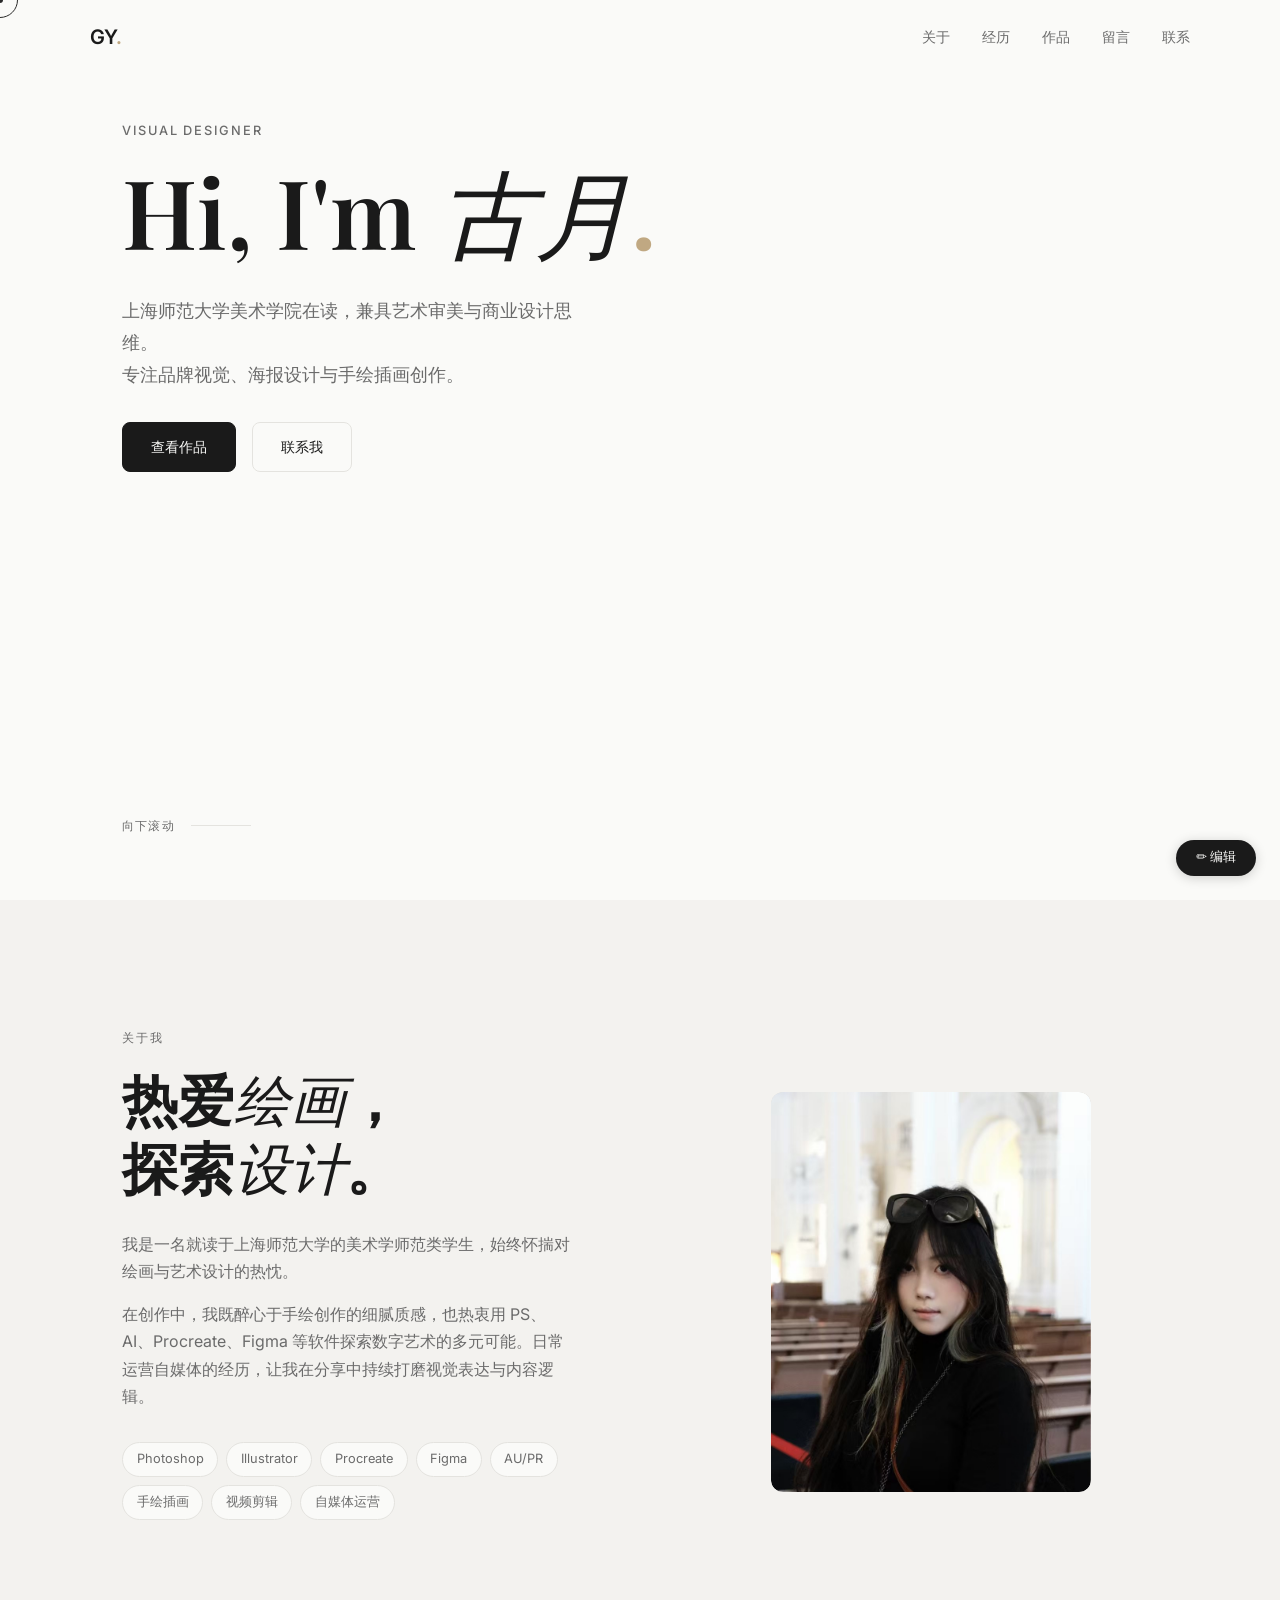
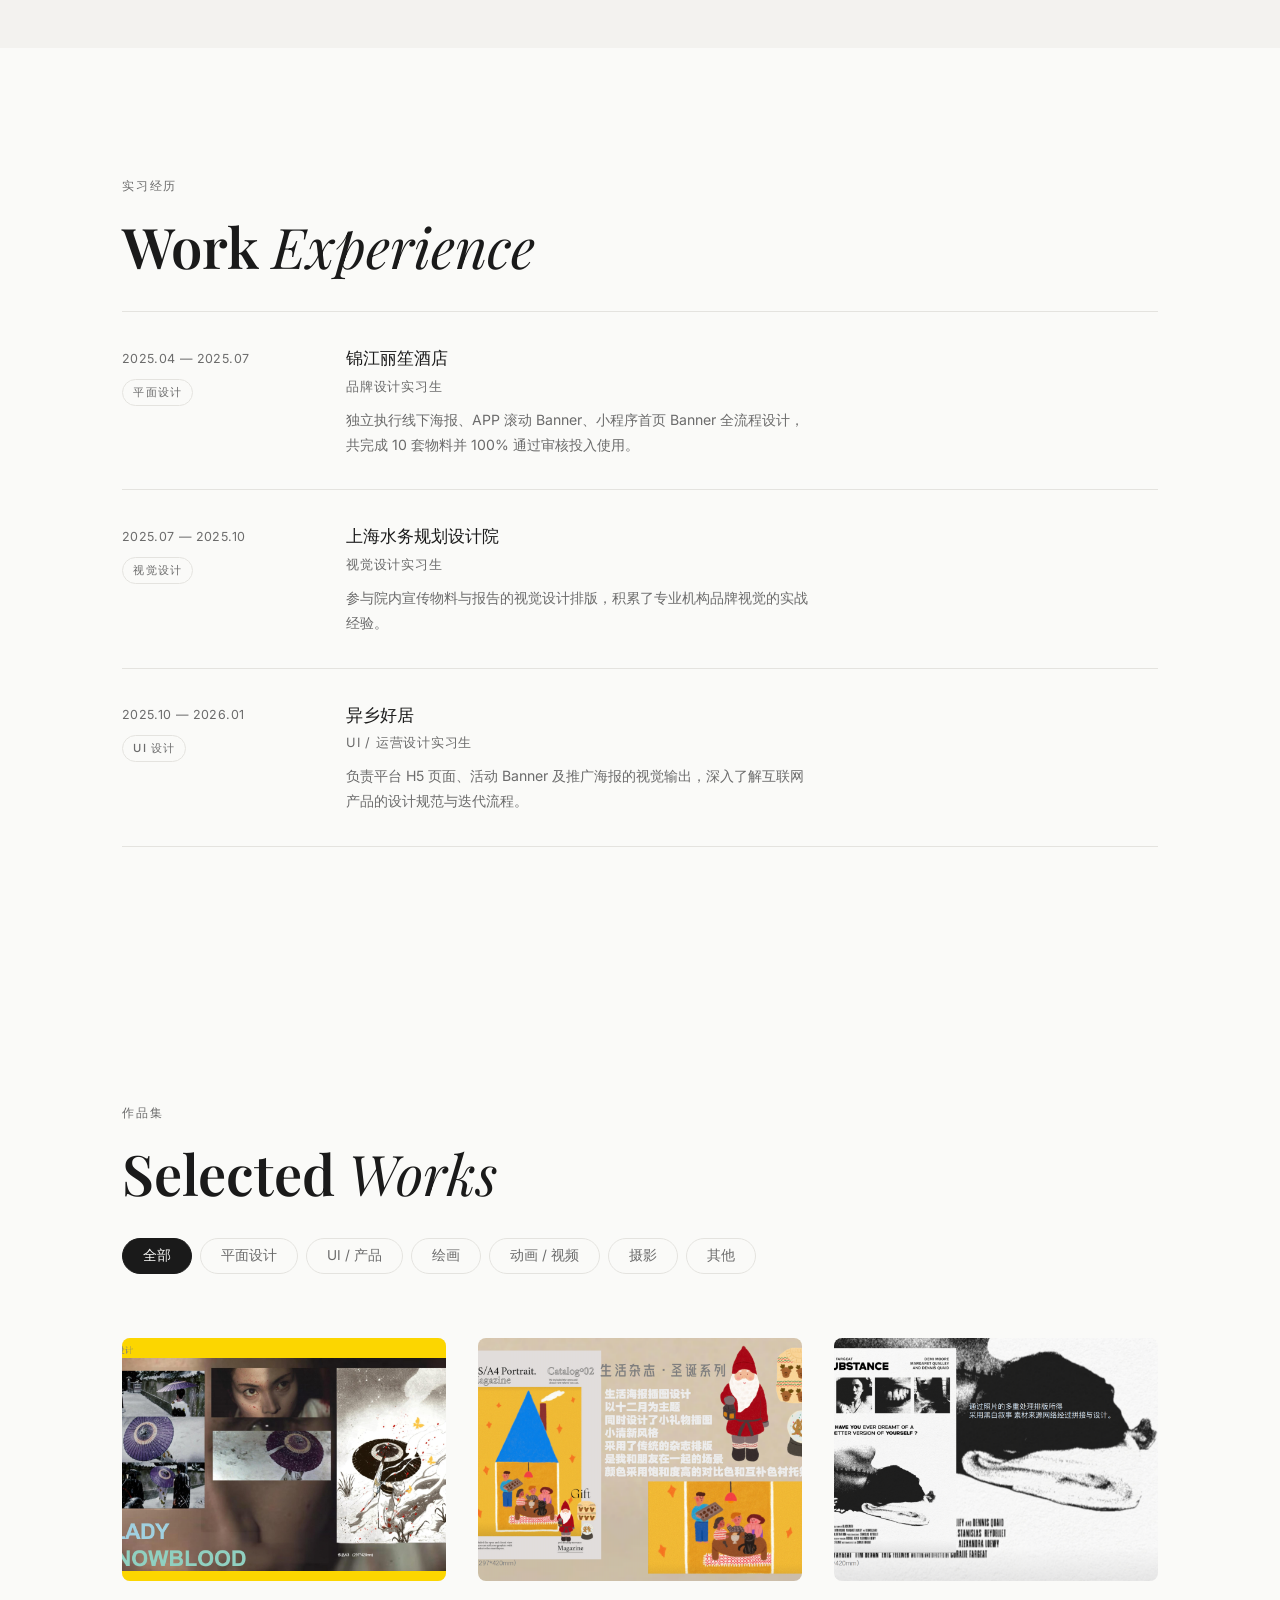
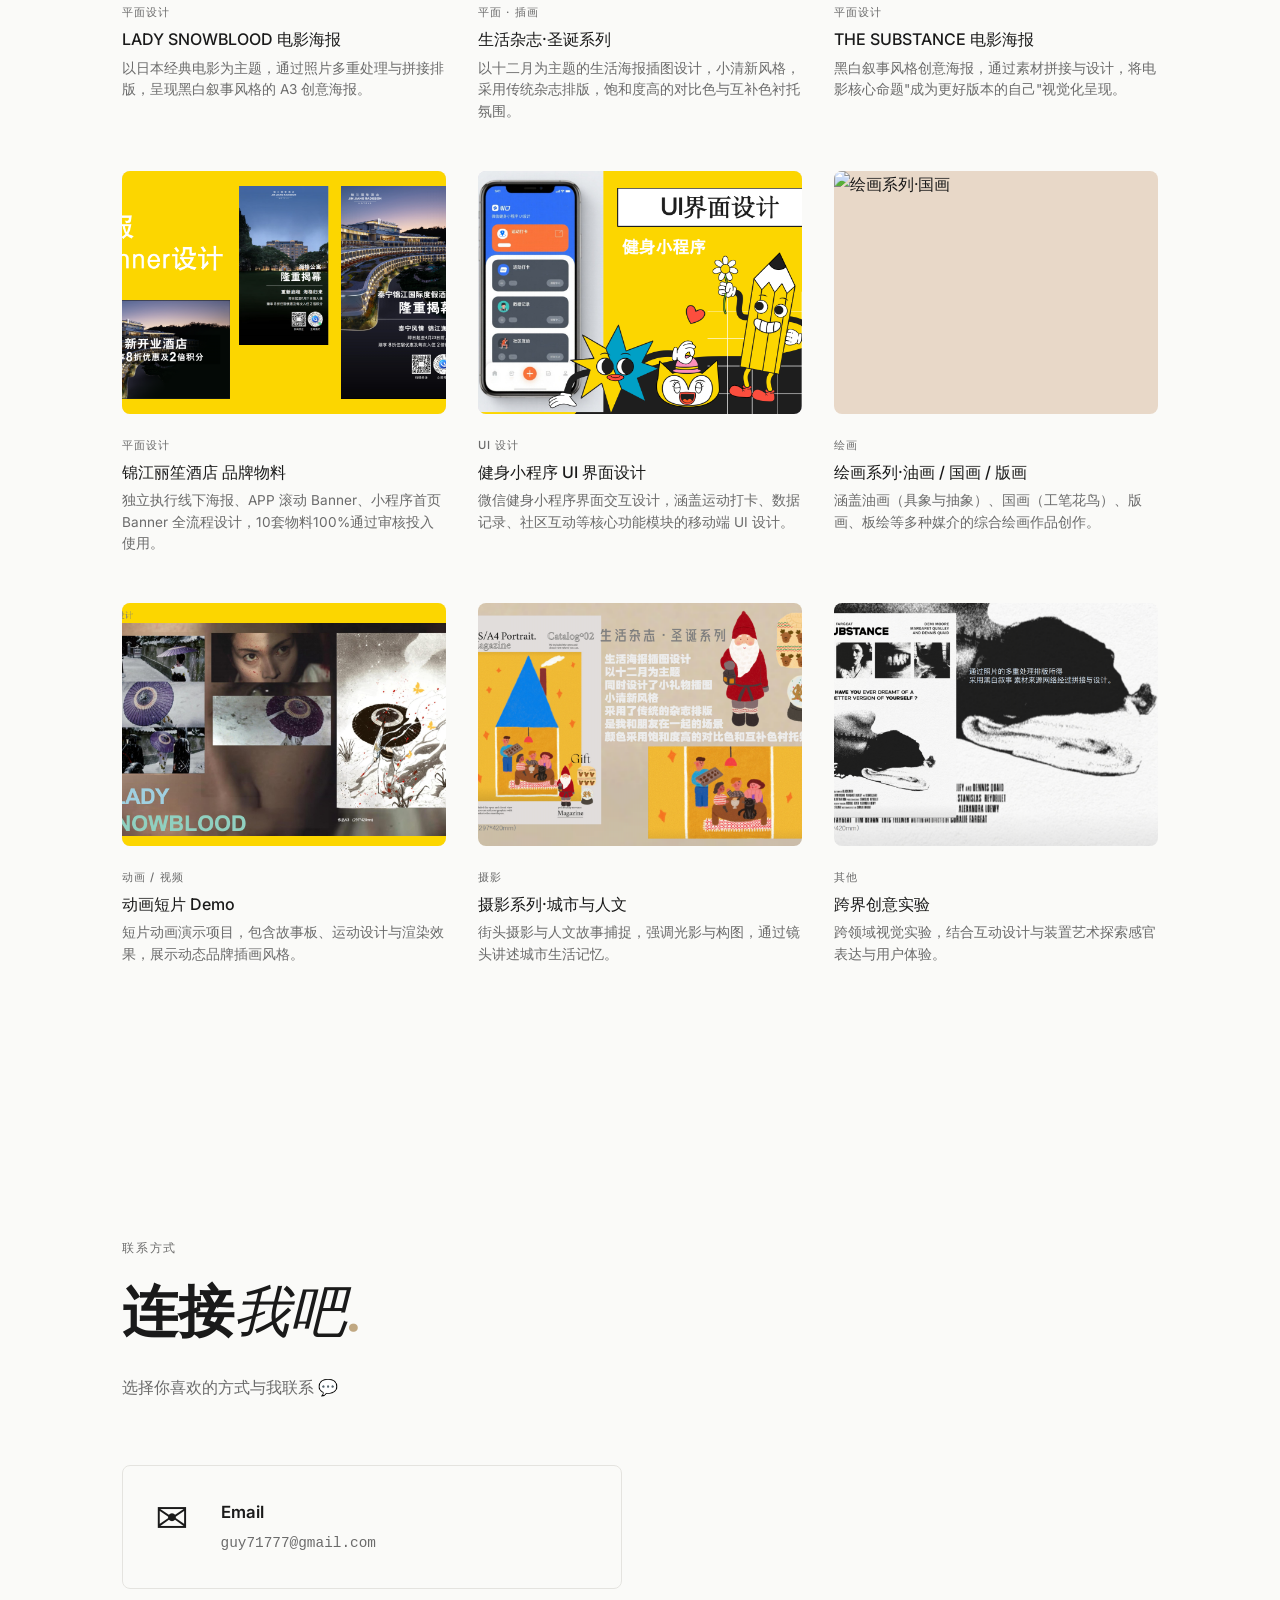
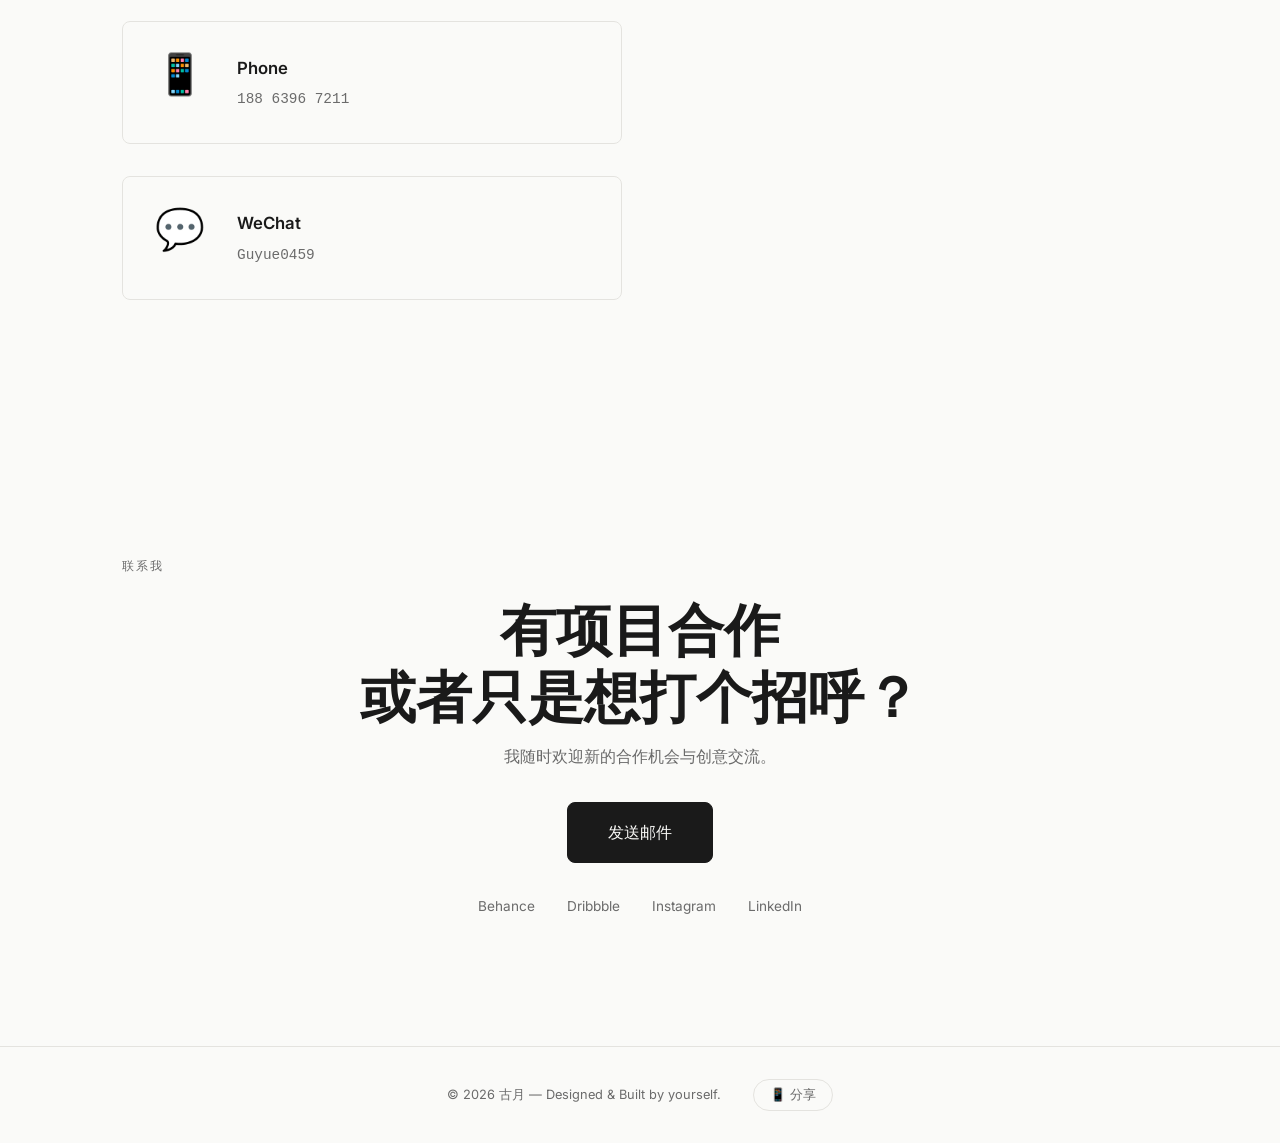
==== index.html @ 320e87ad "Update index.html" ====
<!DOCTYPE html>
<html lang="zh-CN">
<head>
  <meta charset="UTF-8" />
  <meta name="viewport" content="width=device-width, initial-scale=1.0" />
  <title>Portfolio — 古月</title>
  <meta name="description" content="古月 — 视觉设计师 & 手绘插画师，上海师范大学美术学院" />
  <link rel="preconnect" href="https://fonts.googleapis.com" />
  <link rel="preconnect" href="https://fonts.gstatic.com" crossorigin />
  <link href="https://fonts.googleapis.com/css2?family=Inter:wght@300;400;500;600&family=Playfair+Display:ital,wght@0,600;1,400&display=swap" rel="stylesheet" />
  <link rel="stylesheet" href="css/style.css" />
</head>
<body>

  <header class="nav" id="nav">
    <div class="nav__inner">
      <a href="#" class="nav__logo">GY<span class="dot">.</span></a>
      <nav>
        <ul class="nav__links" id="navLinks">
          <li><a href="#about" data-key="nav-about">关于</a></li>
          <li><a href="#experience" data-key="nav-experience">经历</a></li>
          <li><a href="#work" data-key="nav-work">作品</a></li>
          <li><a href="#messages" data-key="nav-messages">留言</a></li>
          <li><a href="#contact" data-key="nav-contact">联系</a></li>
          <li class="nav__add-item" id="navAddBtn" style="display: none;">
            <button title="添加导航项">+</button>
          </li>
        </ul>
      </nav>
      <button class="nav__toggle" id="navToggle" aria-label="菜单">
        <span></span><span></span><span></span>
      </button>
    </div>
  </header>

  <div class="mobile-menu" id="mobileMenu">
    <ul id="mobileMenuLinks">
      <li><a href="#about" class="menu-link" data-key="nav-about">关于</a></li>
      <li><a href="#experience" class="menu-link" data-key="nav-experience">经历</a></li>
      <li><a href="#work" class="menu-link" data-key="nav-work">作品</a></li>
      <li><a href="#messages" class="menu-link" data-key="nav-messages">留言</a></li>
      <li><a href="#contact" class="menu-link" data-key="nav-contact">联系</a></li>
      <li class="mobile-menu__add-item" id="mobileNavAddBtn" style="display: none;">
        <button title="添加导航项">+ 添加导航</button>
      </li>
    </ul>
  </div>

  <main>

    <!-- Hero -->
    <section class="hero" id="home">
      <div class="hero__content">
        <p class="hero__eyebrow fade-in" data-key="hero-eyebrow">Visual Designer &amp; Illustrator</p>
        <h1 class="hero__title fade-in delay-1" data-key="hero-title">
          Hi, I'm <em>古月</em><span class="dot">.</span>
        </h1>
        <p class="hero__desc fade-in delay-2" data-key="hero-desc">
          上海师范大学美术学院在读，兼具艺术审美与商业设计思维。<br />
          专注品牌视觉、海报设计与手绘插画创作。
        </p>
        <div class="hero__actions fade-in delay-3">
          <a href="#work" class="btn btn--primary">查看作品</a>
          <a href="#contact" class="btn btn--ghost">联系我</a>
        </div>
      </div>
      <div class="hero__scroll-hint" aria-hidden="true">
        <span>向下滚动</span>
        <div class="scroll-line"></div>
      </div>
    </section>

    <!-- About -->
    <section class="about section" id="about">
      <div class="container">
        <div class="section__label">关于我</div>
        <div class="about__grid">
          <div class="about__text">
            <h2 class="section__title" data-key="about-title">热爱<em>绘画</em>，<br />探索<em>设计</em>。</h2>
            <p data-key="about-p1">我是一名就读于上海师范大学的美术学师范类学生，始终怀揣对绘画与艺术设计的热忱。</p>
            <p data-key="about-p2">在创作中，我既醉心于手绘创作的细腻质感，也热衷用 PS、AI、Procreate、Figma 等软件探索数字艺术的多元可能。日常运营自媒体的经历，让我在分享中持续打磨视觉表达与内容逻辑。</p>
            <div class="about__skills">
              <div class="skill-tag" data-key="skill-1">Photoshop</div>
              <div class="skill-tag" data-key="skill-2">Illustrator</div>
              <div class="skill-tag" data-key="skill-3">Procreate</div>
              <div class="skill-tag" data-key="skill-4">Figma</div>
              <div class="skill-tag" data-key="skill-5">AU/PR</div>
              <div class="skill-tag" data-key="skill-6">手绘插画</div>
              <div class="skill-tag" data-key="skill-7">视频剪辑</div>
              <div class="skill-tag" data-key="skill-8">自媒体运营</div>
            </div>
          </div>
          <div class="about__photo">
            <div class="photo-placeholder" id="aboutPhoto">
              <img src="images/profile.jpg" alt="古月 - 个人照片" class="about__photo-img" style="width:100%;height:100%;object-fit:cover;" />
            </div>
          </div>
        </div>
      </div>
    </section>

    <!-- Experience -->
    <section class="experience section" id="experience">
      <div class="container">
        <div class="section__label">实习经历</div>
        <h2 class="section__title">Work <em>Experience</em></h2>
        <div class="exp__list" id="expList">

          <div class="exp__item" data-exp-id="1">
            <button class="item-delete-btn" data-delete-type="exp" data-delete-id="1" title="删除">×</button>
            <div class="exp__meta">
              <div class="exp__period" data-key="exp-1-period">2025.04 — 2025.07</div>
              <div class="exp__tag" data-key="exp-1-tag">平面设计</div>
            </div>
            <div class="exp__content">
              <h3 class="exp__company" data-key="exp-1-company">锦江丽笙酒店</h3>
              <p class="exp__role" data-key="exp-1-role">品牌设计实习生</p>
              <p class="exp__desc" data-key="exp-1-desc">独立执行线下海报、APP 滚动 Banner、小程序首页 Banner 全流程设计，共完成 10 套物料并 100% 通过审核投入使用。</p>
            </div>
          </div>

          <div class="exp__item" data-exp-id="2">
            <button class="item-delete-btn" data-delete-type="exp" data-delete-id="2" title="删除">×</button>
            <div class="exp__meta">
              <div class="exp__period" data-key="exp-2-period">2025.07 — 2025.10</div>
              <div class="exp__tag" data-key="exp-2-tag">视觉设计</div>
            </div>
            <div class="exp__content">
              <h3 class="exp__company" data-key="exp-2-company">上海水务规划设计院</h3>
              <p class="exp__role" data-key="exp-2-role">视觉设计实习生</p>
              <p class="exp__desc" data-key="exp-2-desc">参与院内宣传物料与报告的视觉设计排版，积累了专业机构品牌视觉的实战经验。</p>
            </div>
          </div>

          <div class="exp__item" data-exp-id="3">
            <button class="item-delete-btn" data-delete-type="exp" data-delete-id="3" title="删除">×</button>
            <div class="exp__meta">
              <div class="exp__period" data-key="exp-3-period">2025.10 — 2026.01</div>
              <div class="exp__tag" data-key="exp-3-tag">UI 设计</div>
            </div>
            <div class="exp__content">
              <h3 class="exp__company" data-key="exp-3-company">异乡好居</h3>
              <p class="exp__role" data-key="exp-3-role">UI / 运营设计实习生</p>
              <p class="exp__desc" data-key="exp-3-desc">负责平台 H5 页面、活动 Banner 及推广海报的视觉输出，深入了解互联网产品的设计规范与迭代流程。</p>
            </div>
          </div>

        </div>

        <!-- Add experience button (edit mode only) -->
        <button class="add-item-btn" id="addExpBtn">
          <span class="add-item-btn__icon">+</span>
          <span>添加经历</span>
        </button>
      </div>
    </section>

    <!-- Work -->
    <section class="work section" id="work">
      <div class="container">
        <div class="section__label">作品集</div>
        <h2 class="section__title">Selected <em>Works</em></h2>

        <div class="filter" id="filter">
          <!-- 动态生成过滤按钮 -->
        </div>

        <div class="work__grid" id="workGrid">

          <article class="work__card" data-category="graphic" data-card-id="1">
            <div class="card__img card__img--1">
              <img src="images/work-1.png" alt="LADY SNOWBLOOD 电影海报" />
              <div class="card__img-edit-hint">点击更换图片</div>
              <div class="card__overlay"><a href="#" class="card__link">查看作品 →</a></div>
              <button class="item-delete-btn" data-delete-type="card" data-delete-id="1" title="删除">×</button>
            </div>
            <div class="card__info">
              <span class="card__tag" data-key="card-1-tag">平面设计</span>
              <h3 class="card__title" data-key="card-1-title">LADY SNOWBLOOD 电影海报</h3>
              <p class="card__desc" data-key="card-1-desc">以日本经典电影为主题，通过照片多重处理与拼接排版，呈现黑白叙事风格的 A3 创意海报。</p>
            </div>
          </article>

          <article class="work__card" data-category="graphic" data-card-id="2">
            <div class="card__img card__img--2">
              <img src="images/work-2.png" alt="生活杂志·圣诞系列" />
              <div class="card__img-edit-hint">点击更换图片</div>
              <div class="card__overlay"><a href="#" class="card__link">查看作品 →</a></div>
              <button class="item-delete-btn" data-delete-type="card" data-delete-id="2" title="删除">×</button>
            </div>
            <div class="card__info">
              <span class="card__tag" data-key="card-2-tag">平面 · 插画</span>
              <h3 class="card__title" data-key="card-2-title">生活杂志·圣诞系列</h3>
              <p class="card__desc" data-key="card-2-desc">以十二月为主题的生活海报插图设计，小清新风格，采用传统杂志排版，饱和度高的对比色与互补色衬托氛围。</p>
            </div>
          </article>

          <article class="work__card" data-category="graphic" data-card-id="3">
            <div class="card__img card__img--3">
              <img src="images/work-3.png" alt="THE SUBSTANCE 电影海报" />
              <div class="card__img-edit-hint">点击更换图片</div>
              <div class="card__overlay"><a href="#" class="card__link">查看作品 →</a></div>
              <button class="item-delete-btn" data-delete-type="card" data-delete-id="3" title="删除">×</button>
            </div>
            <div class="card__info">
              <span class="card__tag" data-key="card-3-tag">平面设计</span>
              <h3 class="card__title" data-key="card-3-title">THE SUBSTANCE 电影海报</h3>
              <p class="card__desc" data-key="card-3-desc">黑白叙事风格创意海报，通过素材拼接与设计，将电影核心命题"成为更好版本的自己"视觉化呈现。</p>
            </div>
          </article>

          <article class="work__card" data-category="graphic" data-card-id="4">
            <div class="card__img card__img--4">
              <img src="images/work-4.png" alt="锦江丽笙酒店 品牌物料" />
              <div class="card__img-edit-hint">点击更换图片</div>
              <div class="card__overlay"><a href="#" class="card__link">查看作品 →</a></div>
              <button class="item-delete-btn" data-delete-type="card" data-delete-id="4" title="删除">×</button>
            </div>
            <div class="card__info">
              <span class="card__tag" data-key="card-4-tag">平面设计</span>
              <h3 class="card__title" data-key="card-4-title">锦江丽笙酒店 品牌物料</h3>
              <p class="card__desc" data-key="card-4-desc">独立执行线下海报、APP 滚动 Banner、小程序首页 Banner 全流程设计，10套物料100%通过审核投入使用。</p>
            </div>
          </article>

          <article class="work__card" data-category="ui" data-card-id="5">
            <div class="card__img card__img--5">
              <img src="images/work-5.png" alt="健身小程序 UI" />
              <div class="card__img-edit-hint">点击更换图片</div>
              <div class="card__overlay"><a href="#" class="card__link">查看作品 →</a></div>
              <button class="item-delete-btn" data-delete-type="card" data-delete-id="5" title="删除">×</button>
            </div>
            <div class="card__info">
              <span class="card__tag" data-key="card-5-tag">UI 设计</span>
              <h3 class="card__title" data-key="card-5-title">健身小程序 UI 界面设计</h3>
              <p class="card__desc" data-key="card-5-desc">微信健身小程序界面交互设计，涵盖运动打卡、数据记录、社区互动等核心功能模块的移动端 UI 设计。</p>
            </div>
          </article>

          <article class="work__card" data-category="painting" data-card-id="8">
            <div class="card__img card__img--8">
              <img src="images/work-8.png" alt="绘画系列·国画" />
              <div class="card__img-edit-hint">点击更换图片</div>
              <div class="card__overlay"><a href="#" class="card__link">查看作品 →</a></div>
              <button class="item-delete-btn" data-delete-type="card" data-delete-id="8" title="删除">×</button>
            </div>
            <div class="card__info">
              <span class="card__tag" data-key="card-8-tag">绘画</span>
              <h3 class="card__title" data-key="card-8-title">绘画系列·油画 / 国画 / 版画</h3>
              <p class="card__desc" data-key="card-8-desc">涵盖油画（具象与抽象）、国画（工笔花鸟）、版画、板绘等多种媒介的综合绘画作品创作。</p>
            </div>
          </article>

          <article class="work__card" data-category="animation" data-card-id="9">
            <div class="card__img card__img--1">
              <img src="images/work-1.png" alt="动画项目示意" />
              <div class="card__img-edit-hint">点击更换图片</div>
              <div class="card__overlay"><a href="#" class="card__link">查看作品 →</a></div>
              <button class="item-delete-btn" data-delete-type="card" data-delete-id="9" title="删除">×</button>
            </div>
            <div class="card__info">
              <span class="card__tag" data-key="card-9-tag">动画 / 视频</span>
              <h3 class="card__title" data-key="card-9-title">动画短片 Demo</h3>
              <p class="card__desc" data-key="card-9-desc">短片动画演示项目，包含故事板、运动设计与渲染效果，展示动态品牌插画风格。</p>
            </div>
          </article>

          <article class="work__card" data-category="photography" data-card-id="10">
            <div class="card__img card__img--2">
              <img src="images/work-2.png" alt="摄影作品集" />
              <div class="card__img-edit-hint">点击更换图片</div>
              <div class="card__overlay"><a href="#" class="card__link">查看作品 →</a></div>
              <button class="item-delete-btn" data-delete-type="card" data-delete-id="10" title="删除">×</button>
            </div>
            <div class="card__info">
              <span class="card__tag" data-key="card-10-tag">摄影</span>
              <h3 class="card__title" data-key="card-10-title">摄影系列·城市与人文</h3>
              <p class="card__desc" data-key="card-10-desc">街头摄影与人文故事捕捉，强调光影与构图，通过镜头讲述城市生活记忆。</p>
            </div>
          </article>

          <article class="work__card" data-category="other" data-card-id="11">
            <div class="card__img card__img--3">
              <img src="images/work-3.png" alt="跨界设计实验" />
              <div class="card__img-edit-hint">点击更换图片</div>
              <div class="card__overlay"><a href="#" class="card__link">查看作品 →</a></div>
              <button class="item-delete-btn" data-delete-type="card" data-delete-id="11" title="删除">×</button>
            </div>
            <div class="card__info">
              <span class="card__tag" data-key="card-11-tag">其他</span>
              <h3 class="card__title" data-key="card-11-title">跨界创意实验</h3>
              <p class="card__desc" data-key="card-11-desc">跨领域视觉实验，结合互动设计与装置艺术探索感官表达与用户体验。</p>
            </div>
          </article>

        </div>

        <!-- Add card button (edit mode only) -->
        <button class="add-card-btn" id="addCardBtn">
          <span class="add-card-btn__icon">+</span>
          <span>添加作品</span>
        </button>
      </div>
    </section>

    <!-- Messages / Contact Info -->
    <section class="messages section" id="messages">
      <div class="container">
        <div class="section__label">联系方式</div>
        <div class="messages__inner">
          <h2 class="section__title">连接<em>我吧</em><span class="dot">.</span></h2>
          <p class="messages__sub">选择你喜欢的方式与我联系 💬</p>

          <div class="contact-methods">
            <!-- Email -->
            <a href="mailto:guy71777@gmail.com" class="contact-method" data-copy="guy71777@gmail.com">
              <div class="contact-method__icon">✉️</div>
              <div class="contact-method__content">
                <h3 class="contact-method__title">Email</h3>
                <p class="contact-method__value">guy71777@gmail.com</p>
              </div>
            </a>

            <!-- Phone -->
            <a href="tel:18863967211" class="contact-method" data-copy="18863967211">
              <div class="contact-method__icon">📱</div>
              <div class="contact-method__content">
                <h3 class="contact-method__title">Phone</h3>
                <p class="contact-method__value">188 6396 7211</p>
              </div>
            </a>

            <!-- WeChat -->
            <a href="#" class="contact-method" data-copy="Guyue0459">
              <div class="contact-method__icon">💬</div>
              <div class="contact-method__content">
                <h3 class="contact-method__title">WeChat</h3>
                <p class="contact-method__value">Guyue0459</p>
              </div>
            </a>
          </div>
        </div>
      </div>
    </section>

    <!-- Contact -->
    <section class="contact section" id="contact">
      <div class="container">
        <div class="section__label">联系我</div>
        <div class="contact__inner">
          <h2 class="contact__title" data-key="contact-title">有项目合作<br />或者只是想打个招呼？</h2>
          <p class="contact__sub" data-key="contact-sub">我随时欢迎新的合作机会与创意交流。</p>
          <a href="mailto:guy71777@gmail.com" class="btn btn--primary btn--lg">发送邮件</a>
          <div class="contact__social">
            <a href="#" target="_blank" rel="noopener">Behance</a>
            <a href="#" target="_blank" rel="noopener">Dribbble</a>
            <a href="#" target="_blank" rel="noopener">Instagram</a>
            <a href="#" target="_blank" rel="noopener">LinkedIn</a>
          </div>
        </div>
      </div>
    </section>

  </main>

  <footer class="footer">
    <div class="container">
      <div class="footer__content">
        <span>© 2026 古月 — Designed &amp; Built by yourself.</span>
        <button id="shareQrcodeBtn" class="footer__share-btn" title="分享二维码">📱 分享</button>
      </div>
    </div>
  </footer>

  <!-- QR Code Modal -->
  <div class="qrcode-modal" id="qrcodeModal">
    <div class="qrcode-modal__content">
      <button class="qrcode-modal__close" id="qrcodeCloseBtn">×</button>
      <h3 class="qrcode-modal__title">分享我的作品集</h3>
      <div id="qrcodeContainer" class="qrcode-modal__qrcode"></div>
      <p class="qrcode-modal__desc">扫描二维码分享我的作品集</p>
    </div>
  </div>

  <!-- Password Modal -->
  <div class="pwd-modal" id="pwdModal">
    <div class="pwd-modal__box">
      <p class="pwd-modal__title">进入编辑模式</p>
      <input type="password" id="pwdInput" class="pwd-modal__input" placeholder="请输入密码" autocomplete="off" />
      <p class="pwd-modal__error" id="pwdError">密码错误，请重试</p>
      <div class="pwd-modal__actions">
        <button class="edit-action-btn edit-action-btn--cancel" id="pwdCancelBtn">取消</button>
        <button class="edit-action-btn edit-action-btn--save" id="pwdConfirmBtn">确认</button>
      </div>
    </div>
  </div>

  <!-- Edit Toolbar -->
  <div class="edit-toolbar">
    <div class="edit-save-bar" id="editSaveBar">
      <button class="edit-action-btn edit-action-btn--cancel" id="cancelBtn">取消</button>
      <button class="edit-action-btn edit-action-btn--save" id="saveBtn">保存</button>
    </div>
    <button class="edit-trigger-btn" id="editBtn">✏ 编辑</button>
  </div>

  <script src="js/main.js"></script>
  <script src="js/notion-content.js"></script>
  <script src="js/interactions.js"></script>
</body>
</html>
---- css/style.css ----
/* ========================================
   RESET & BASE
   ======================================== */
*, *::before, *::after {
  box-sizing: border-box;
  margin: 0;
  padding: 0;
}

:root {
  --color-bg: #fafaf8;
  --color-surface: #f3f2ef;
  --color-text: #1a1a1a;
  --color-text-muted: #6b6b6b;
  --color-accent: #2a2a2a;
  --color-border: #e4e3df;

  --font-sans: 'Inter', system-ui, sans-serif;
  --font-serif: 'Playfair Display', Georgia, serif;

  --space-xs: 0.5rem;
  --space-sm: 1rem;
  --space-md: 2rem;
  --space-lg: 4rem;
  --space-xl: 8rem;

  --radius: 8px;
  --transition: 0.3s cubic-bezier(0.4, 0, 0.2, 1);

  /* Card placeholder palette */
  --card-1: #e8e0d8;
  --card-2: #d8e0e8;
  --card-3: #dce8d8;
  --card-4: #e8d8e0;
  --card-5: #e0d8e8;
  --card-6: #e8e8d8;
}

html {
  scroll-behavior: smooth;
  font-size: 16px;
}

body {
  font-family: var(--font-sans);
  background-color: var(--color-bg);
  color: var(--color-text);
  line-height: 1.7;
  -webkit-font-smoothing: antialiased;
}

a {
  color: inherit;
  text-decoration: none;
}

ul { list-style: none; }

img { display: block; max-width: 100%; }

/* ========================================
   TYPOGRAPHY
   ======================================== */
.section__label {
  font-size: 0.75rem;
  font-weight: 500;
  letter-spacing: 0.15em;
  text-transform: uppercase;
  color: var(--color-text-muted);
  margin-bottom: var(--space-sm);
}

.section__title {
  font-family: var(--font-serif);
  font-size: clamp(2rem, 5vw, 3.5rem);
  font-weight: 600;
  line-height: 1.2;
  margin-bottom: var(--space-md);
}

.section__title em {
  font-style: italic;
  font-weight: 400;
}

.dot { color: #c0a882; }

/* ========================================
   LAYOUT
   ======================================== */
.container {
  max-width: 1100px;
  margin: 0 auto;
  padding: 0 var(--space-md);
}

.section {
  padding: var(--space-xl) 0;
}

/* ========================================
   NAVIGATION
   ======================================== */
.nav {
  position: fixed;
  top: 0; left: 0; right: 0;
  z-index: 100;
  padding: 1.25rem var(--space-md);
  transition: background var(--transition), box-shadow var(--transition);
}

.nav.scrolled {
  background: rgba(250, 250, 248, 0.92);
  backdrop-filter: blur(12px);
  -webkit-backdrop-filter: blur(12px);
  box-shadow: 0 1px 0 var(--color-border);
}

.nav__inner {
  max-width: 1100px;
  margin: 0 auto;
  display: flex;
  align-items: center;
  justify-content: space-between;
}

.nav__logo {
  font-size: 1.25rem;
  font-weight: 600;
  letter-spacing: -0.02em;
}

.nav__links {
  display: flex;
  gap: var(--space-md);
}

.nav__links a {
  font-size: 0.9rem;
  font-weight: 400;
  color: var(--color-text-muted);
  transition: color var(--transition);
  position: relative;
}

.nav__links a::after {
  content: '';
  position: absolute;
  bottom: -2px; left: 0;
  width: 0; height: 1px;
  background: var(--color-text);
  transition: width var(--transition);
}

.nav__links a:hover { color: var(--color-text); }
.nav__links a:hover::after { width: 100%; }

.nav__toggle {
  display: none;
  flex-direction: column;
  gap: 5px;
  background: none;
  border: none;
  cursor: pointer;
  padding: 4px;
}

.nav__toggle span {
  display: block;
  width: 24px; height: 1.5px;
  background: var(--color-text);
  transition: var(--transition);
}

/* Mobile Menu */
.mobile-menu {
  position: fixed;
  top: 0; left: 0; right: 0; bottom: 0;
  background: var(--color-bg);
  z-index: 99;
  display: flex;
  align-items: center;
  justify-content: center;
  opacity: 0;
  pointer-events: none;
  transition: opacity var(--transition);
}

.mobile-menu.open {
  opacity: 1;
  pointer-events: all;
}

.mobile-menu ul {
  display: flex;
  flex-direction: column;
  gap: var(--space-md);
  text-align: center;
}

.mobile-menu a {
  font-family: var(--font-serif);
  font-size: 2.5rem;
  font-style: italic;
  color: var(--color-text-muted);
  transition: color var(--transition);
}

.mobile-menu a:hover { color: var(--color-text); }

/* Navigation edit mode */
.nav__links a[data-key] {
  cursor: pointer;
}

body.edit-mode .nav__links a[data-key],
body.edit-mode .mobile-menu a[data-key] {
  contenteditable: false;
  outline: 1.5px dashed rgba(192, 168, 130, 0.7);
  outline-offset: 2px;
  border-radius: 3px;
  padding: 0.2rem 0.4rem;
  cursor: text;
}

body.edit-mode .nav__links a[data-key]:hover,
body.edit-mode .mobile-menu a[data-key]:hover {
  outline-color: rgba(192, 168, 130, 1);
}

/* Add nav item button */
.nav__add-item button,
.mobile-menu__add-item button {
  display: none;
  background: none;
  border: none;
  color: var(--color-text-muted);
  font-size: 1.2rem;
  cursor: pointer;
  padding: 0 0.5rem;
  transition: color var(--transition);
}

.nav__add-item button:hover,
.mobile-menu__add-item button:hover {
  color: var(--color-text);
}

body.edit-mode .nav__add-item button,
body.edit-mode .mobile-menu__add-item button {
  display: block;
}

/* ========================================
   HERO
   ======================================== */
.hero {
  min-height: 100vh;
  display: flex;
  flex-direction: column;
  justify-content: center;
  padding: 120px var(--space-md) var(--space-lg);
  max-width: 1100px;
  margin: 0 auto;
}

.hero__eyebrow {
  font-size: 0.8rem;
  font-weight: 500;
  letter-spacing: 0.15em;
  text-transform: uppercase;
  color: var(--color-text-muted);
  margin-bottom: var(--space-sm);
}

.hero__title {
  font-family: var(--font-serif);
  font-size: clamp(3rem, 8vw, 6rem);
  font-weight: 600;
  line-height: 1.1;
  margin-bottom: var(--space-md);
  max-width: 14ch;
}

.hero__title em {
  font-style: italic;
  font-weight: 400;
}

.hero__desc {
  font-size: 1.1rem;
  color: var(--color-text-muted);
  max-width: 42ch;
  margin-bottom: var(--space-md);
  line-height: 1.8;
}

.hero__actions {
  display: flex;
  gap: var(--space-sm);
  flex-wrap: wrap;
}

.hero__scroll-hint {
  margin-top: auto;
  padding-top: var(--space-lg);
  display: flex;
  align-items: center;
  gap: var(--space-sm);
  color: var(--color-text-muted);
  font-size: 0.75rem;
  letter-spacing: 0.1em;
}

.scroll-line {
  width: 60px; height: 1px;
  background: var(--color-border);
  position: relative;
  overflow: hidden;
}

.scroll-line::after {
  content: '';
  position: absolute;
  top: 0; left: -100%;
  width: 100%; height: 100%;
  background: var(--color-text-muted);
  animation: scrollLine 2s ease-in-out infinite;
}

@keyframes scrollLine {
  0% { left: -100%; }
  50% { left: 0; }
  100% { left: 100%; }
}

/* ========================================
   BUTTONS
   ======================================== */
.btn {
  display: inline-flex;
  align-items: center;
  padding: 0.75rem 1.75rem;
  font-size: 0.875rem;
  font-weight: 500;
  border-radius: var(--radius);
  transition: var(--transition);
  cursor: pointer;
  border: 1px solid transparent;
  white-space: nowrap;
}

.btn--primary {
  background: var(--color-text);
  color: var(--color-bg);
  border-color: var(--color-text);
}

.btn--primary:hover {
  background: #333;
  border-color: #333;
  transform: translateY(-1px);
}

.btn--ghost {
  background: transparent;
  color: var(--color-text);
  border-color: var(--color-border);
}

.btn--ghost:hover {
  border-color: var(--color-text);
  transform: translateY(-1px);
}

.btn--lg {
  padding: 1rem 2.5rem;
  font-size: 1rem;
}

/* ========================================
   ABOUT
   ======================================== */
.about {
  background: var(--color-surface);
}

.about__grid {
  display: grid;
  grid-template-columns: 1fr 1fr;
  gap: var(--space-xl);
  align-items: center;
}

.about__text p {
  color: var(--color-text-muted);
  margin-bottom: var(--space-sm);
  max-width: 48ch;
}

.about__skills {
  display: flex;
  flex-wrap: wrap;
  gap: var(--space-xs);
  margin-top: var(--space-md);
}

.skill-tag {
  padding: 0.35rem 0.85rem;
  border: 1px solid var(--color-border);
  border-radius: 100px;
  font-size: 0.8rem;
  color: var(--color-text-muted);
  background: var(--color-bg);
  transition: var(--transition);
}

.skill-tag:hover {
  border-color: var(--color-text);
  color: var(--color-text);
}

.about__photo {
  display: flex;
  justify-content: center;
}

.about__photo-img {
  width: 320px;
  height: 400px;
  border-radius: 12px;
  object-fit: cover;
  box-shadow: 0 10px 30px rgba(0, 0, 0, 0.1);
  transition: transform var(--transition);
}

.about__photo-img:hover {
  transform: translateY(-4px);
}

.photo-placeholder {
  width: 320px;
  height: 400px;
  background: var(--color-border);
  border-radius: 12px;
  display: flex;
  align-items: center;
  justify-content: center;
  color: var(--color-text-muted);
  font-size: 0.85rem;
  letter-spacing: 0.05em;
  overflow: hidden;
  position: relative;
}

.photo-placeholder img {
  width: 100%;
  height: 100%;
  object-fit: cover;
  border-radius: 12px;
}

.photo-placeholder::before {
  content: '';
  position: absolute;
  inset: 0;
  background: linear-gradient(135deg, #e8e0d8 0%, #d8e0e8 100%);
  display: none;
}

.photo-placeholder span {
  position: relative;
  z-index: 1;
}

/* ========================================
   WORK / PORTFOLIO
   ======================================== */
.filter {
  display: flex;
  gap: var(--space-xs);
  margin-bottom: var(--space-lg);
}

.filter__btn {
  padding: 0.5rem 1.25rem;
  font-size: 0.85rem;
  font-family: var(--font-sans);
  font-weight: 400;
  background: transparent;
  color: var(--color-text-muted);
  border: 1px solid var(--color-border);
  border-radius: 100px;
  cursor: pointer;
  transition: var(--transition);
}

.filter__btn:hover,
.filter__btn.active {
  background: var(--color-text);
  color: var(--color-bg);
  border-color: var(--color-text);
}

.work__grid {
  display: grid;
  grid-template-columns: repeat(3, 1fr);
  gap: var(--space-md);
}

.work__card {
  transition: var(--transition);
}

.work__card.hidden {
  display: none;
}

.card__img {
  position: relative;
  aspect-ratio: 4 / 3;
  border-radius: var(--radius);
  overflow: hidden;
  margin-bottom: var(--space-sm);
}

.card__img--1 { background: var(--card-1); }
.card__img--2 { background: var(--card-2); }
.card__img--3 { background: var(--card-3); }
.card__img--4 { background: var(--card-4); }
.card__img--5 { background: var(--card-5); }
.card__img--6 { background: var(--card-6); }
.card__img--7 { background: #d8e8e0; }
.card__img--8 { background: #e8d8c8; }

/* If you add real images later: */
.card__img img {
  width: 100%; height: 100%;
  object-fit: cover;
  transition: transform 0.5s var(--transition);
}

.card__img img.card__img--empty,
.card__img img[src=""] {
  background: #e8e6e0;
  object-fit: none;
}

.work__card:hover .card__img img {
  transform: scale(1.04);
}

.card__overlay {
  position: absolute;
  inset: 0;
  background: rgba(26, 26, 26, 0);
  display: flex;
  align-items: flex-end;
  padding: var(--space-sm);
  transition: var(--transition);
}

.card__img:hover .card__overlay {
  background: rgba(26, 26, 26, 0.6);
}

.card__link {
  color: white;
  font-size: 0.875rem;
  font-weight: 500;
  opacity: 0;
  transform: translateY(6px);
  transition: var(--transition);
}

.card__img:hover .card__link {
  opacity: 1;
  transform: translateY(0);
}

.card__tag {
  display: inline-block;
  font-size: 0.7rem;
  font-weight: 500;
  letter-spacing: 0.1em;
  text-transform: uppercase;
  color: var(--color-text-muted);
  margin-bottom: 0.25rem;
}

.card__title {
  font-size: 1rem;
  font-weight: 500;
  margin-bottom: 0.25rem;
}

.card__desc {
  font-size: 0.85rem;
  color: var(--color-text-muted);
  line-height: 1.6;
  margin-bottom: var(--space-sm);
}

/* ========================================
   CONTACT
   ======================================== */
.contact__inner {
  text-align: center;
  max-width: 600px;
  margin: 0 auto;
}

.contact__title {
  font-family: var(--font-serif);
  font-size: clamp(2rem, 5vw, 3.5rem);
  font-weight: 600;
  line-height: 1.2;
  margin-bottom: var(--space-sm);
}

.contact__sub {
  color: var(--color-text-muted);
  margin-bottom: var(--space-md);
}

.contact__social {
  display: flex;
  justify-content: center;
  gap: var(--space-md);
  margin-top: var(--space-md);
}

.contact__social a {
  font-size: 0.85rem;
  color: var(--color-text-muted);
  transition: color var(--transition);
  text-decoration: underline;
  text-decoration-color: transparent;
  text-underline-offset: 3px;
  transition: var(--transition);
}

.contact__social a:hover {
  color: var(--color-text);
  text-decoration-color: var(--color-text);
}

/* ========================================
   FOOTER
   ======================================== */
.footer {
  padding: var(--space-md);
  border-top: 1px solid var(--color-border);
  text-align: center;
  font-size: 0.8rem;
  color: var(--color-text-muted);
}

.footer__content {
  display: flex;
  align-items: center;
  justify-content: center;
  gap: var(--space-md);
  max-width: 1100px;
  margin: 0 auto;
}

.footer__share-btn {
  padding: 0.4rem 1rem;
  background: transparent;
  border: 1px solid var(--color-border);
  border-radius: 20px;
  font-size: 0.8rem;
  color: var(--color-text-muted);
  cursor: pointer;
  transition: all var(--transition);
}

.footer__share-btn:hover {
  border-color: var(--color-text);
  color: var(--color-text);
  background: var(--color-surface);
}

/* ========================================
   QRCODE MODAL
   ======================================== */
.qrcode-modal {
  display: none;
  position: fixed;
  inset: 0;
  background: rgba(26, 26, 26, 0.55);
  z-index: 400;
  align-items: center;
  justify-content: center;
  backdrop-filter: blur(6px);
  -webkit-backdrop-filter: blur(6px);
}

.qrcode-modal.open {
  display: flex;
}

.qrcode-modal__content {
  background: var(--color-bg);
  border-radius: 12px;
  padding: 2rem;
  max-width: 400px;
  box-shadow: 0 24px 64px rgba(0,0,0,0.18);
  position: relative;
  text-align: center;
}

.qrcode-modal__close {
  position: absolute;
  top: 1rem;
  right: 1rem;
  background: none;
  border: none;
  font-size: 1.5rem;
  color: var(--color-text-muted);
  cursor: pointer;
  transition: color var(--transition);
  line-height: 1;
  padding: 0;
  width: 2rem;
  height: 2rem;
  display: flex;
  align-items: center;
  justify-content: center;
}

.qrcode-modal__close:hover {
  color: var(--color-text);
}

.qrcode-modal__title {
  font-size: 1.1rem;
  font-weight: 600;
  margin-bottom: 1.5rem;
  color: var(--color-text);
}

.qrcode-modal__qrcode {
  display: flex;
  justify-content: center;
  margin: 1.5rem 0;
  padding: 1rem;
  background: white;
  border-radius: 8px;
}

.qrcode-modal__qrcode canvas {
  max-width: 100%;
}

.qrcode-modal__desc {
  font-size: 0.85rem;
  color: var(--color-text-muted);
  margin-top: 1rem;
}

/* ========================================
   ANIMATIONS
   ======================================== */
.fade-in {
  opacity: 0;
  transform: translateY(20px);
  animation: fadeUp 0.8s var(--transition) forwards;
}

.delay-1 { animation-delay: 0.15s; }
.delay-2 { animation-delay: 0.3s; }
.delay-3 { animation-delay: 0.45s; }

@keyframes fadeUp {
  to {
    opacity: 1;
    transform: translateY(0);
  }
}

/* Scroll-triggered reveal */
.reveal {
  opacity: 0;
  transform: translateY(30px);
  transition: opacity 0.7s ease, transform 0.7s ease;
}

.reveal.visible {
  opacity: 1;
  transform: translateY(0);
}

/* ========================================
   RESPONSIVE
   ======================================== */
@media (max-width: 768px) {
  :root {
    --space-xl: 5rem;
  }

  .nav__links { display: none; }

  .nav__toggle {
    display: flex;
  }

  .nav__toggle.open span:nth-child(1) {
    transform: translateY(6.5px) rotate(45deg);
  }
  .nav__toggle.open span:nth-child(2) {
    opacity: 0;
  }
  .nav__toggle.open span:nth-child(3) {
    transform: translateY(-6.5px) rotate(-45deg);
  }

  .about__grid {
    grid-template-columns: 1fr;
    gap: var(--space-lg);
  }

  .about__photo { order: -1; }

  .photo-placeholder {
    width: 100%;
    height: 280px;
  }

  .work__grid {
    grid-template-columns: 1fr 1fr;
  }

  .contact__social {
    flex-wrap: wrap;
    gap: var(--space-sm);
  }
}

@media (max-width: 520px) {
  .work__grid {
    grid-template-columns: 1fr;
  }

  .hero__title {
    font-size: clamp(2.5rem, 12vw, 4rem);
  }
}

/* ========================================
   EXPERIENCE / INTERNSHIP
   ======================================== */
.exp__list {
  display: flex;
  flex-direction: column;
}

.exp__item {
  display: grid;
  grid-template-columns: 160px 1fr;
  gap: var(--space-lg);
  padding: var(--space-md) 0;
  border-bottom: 1px solid var(--color-border);
}

.exp__item:first-child {
  border-top: 1px solid var(--color-border);
}

.exp__meta {
  padding-top: 0.2em;
}

.exp__period {
  font-size: 0.78rem;
  color: var(--color-text-muted);
  letter-spacing: 0.03em;
  margin-bottom: 0.5rem;
}

.exp__tag {
  display: inline-block;
  font-size: 0.7rem;
  font-weight: 500;
  letter-spacing: 0.1em;
  text-transform: uppercase;
  color: var(--color-text-muted);
  border: 1px solid var(--color-border);
  border-radius: 100px;
  padding: 0.2rem 0.65rem;
}

.exp__company {
  font-size: 1.05rem;
  font-weight: 500;
  margin-bottom: 0.2rem;
}

.exp__role {
  font-size: 0.8rem;
  color: var(--color-text-muted);
  letter-spacing: 0.06em;
  text-transform: uppercase;
  margin-bottom: 0.65rem;
}

.exp__desc {
  font-size: 0.88rem;
  color: var(--color-text-muted);
  line-height: 1.75;
  max-width: 52ch;
}

@media (max-width: 768px) {
  .exp__item {
    grid-template-columns: 1fr;
    gap: var(--space-xs);
  }
}

/* ========================================
   ADD / DELETE BUTTONS (edit mode)
   ======================================== */
.item-delete-btn {
  display: none;
  position: absolute;
  top: 0.6rem;
  right: 0.6rem;
  background: rgba(20, 20, 20, 0.72);
  color: white;
  border: none;
  border-radius: 50%;
  width: 28px;
  height: 28px;
  font-size: 15px;
  line-height: 1;
  cursor: pointer;
  z-index: 10;
  align-items: center;
  justify-content: center;
  transition: background 0.2s;
  flex-shrink: 0;
}

.item-delete-btn:hover { background: #c0392b; }

body.edit-mode .item-delete-btn { display: flex; }

/* Delete btn on exp items needs relative positioning on parent */
.exp__item { position: relative; }

.exp__item .item-delete-btn {
  top: 1.2rem;
  right: 0;
}

/* Add card button */
.add-card-btn {
  display: none;
  flex-direction: column;
  align-items: center;
  justify-content: center;
  gap: 0.5rem;
  width: 100%;
  padding: var(--space-md);
  border: 2px dashed var(--color-border);
  border-radius: var(--radius);
  background: transparent;
  color: var(--color-text-muted);
  cursor: pointer;
  font-family: var(--font-sans);
  font-size: 0.85rem;
  transition: var(--transition);
  margin-top: var(--space-md);
}

.add-card-btn:hover {
  border-color: var(--color-text-muted);
  color: var(--color-text);
  background: rgba(0,0,0,0.02);
}

.add-card-btn__icon {
  font-size: 2rem;
  font-weight: 200;
  line-height: 1;
}

/* Only show add button in edit mode */
body.edit-mode .add-card-btn { display: flex; }

/* Add experience button */
.add-item-btn {
  display: none;
  align-items: center;
  gap: 0.5rem;
  margin-top: var(--space-sm);
  padding: 0.6rem 1.2rem;
  border: 1.5px dashed var(--color-border);
  border-radius: 50px;
  background: transparent;
  color: var(--color-text-muted);
  cursor: pointer;
  font-family: var(--font-sans);
  font-size: 0.82rem;
  transition: var(--transition);
}

.add-item-btn:hover {
  border-color: var(--color-text-muted);
  color: var(--color-text);
}

.add-item-btn__icon { font-size: 1.1rem; font-weight: 300; }

body.edit-mode .add-item-btn { display: flex; }

/* ========================================
   MESSAGES / GUESTBOOK
   ======================================== */
.messages__inner {
  max-width: 640px;
}

.messages__sub {
  color: var(--color-text-muted);
  margin-bottom: var(--space-lg);
  font-size: 1rem;
}

.message-form {
  display: flex;
  flex-direction: column;
  gap: var(--space-sm);
}

.message-form__row {
  display: grid;
  grid-template-columns: 1fr 1fr;
  gap: var(--space-sm);
}

.message-form__input,
.message-form__textarea {
  width: 100%;
  padding: 0.8rem 1rem;
  border: 1px solid var(--color-border);
  border-radius: var(--radius);
  font-family: var(--font-sans);
  font-size: 0.9rem;
  background: var(--color-bg);
  color: var(--color-text);
  outline: none;
  transition: border-color var(--transition);
  resize: none;
}

.message-form__input:focus,
.message-form__textarea:focus {
  border-color: var(--color-text);
}

.message-form__textarea { min-height: 120px; }

.message-form__footer {
  display: flex;
  align-items: center;
  justify-content: space-between;
}

.message-form__hint {
  font-size: 0.78rem;
  color: var(--color-text-muted);
}

/* ========================================
   CONTACT METHODS
   ======================================== */
.contact-methods {
  display: grid;
  grid-template-columns: 1fr;
  gap: var(--space-md);
  margin-top: var(--space-lg);
  max-width: 500px;
}

.contact-method {
  display: flex;
  align-items: flex-start;
  gap: var(--space-md);
  padding: var(--space-md);
  border: 1px solid var(--color-border);
  border-radius: var(--radius);
  background: var(--color-bg);
  text-decoration: none;
  color: inherit;
  transition: all var(--transition);
  cursor: pointer;
  position: relative;
}

.contact-method--hidden {
  background: var(--color-surface);
  border: 1px dashed var(--color-border);
}

.contact-method__value--hidden {
  color: var(--color-text-muted);
  font-size: 0.85rem;
  font-style: italic;
}

.contact-method:hover {
  border-color: var(--color-text);
  background: var(--color-surface);
  transform: translateY(-2px);
  box-shadow: 0 4px 12px rgba(0, 0, 0, 0.08);
}

.contact-method__icon {
  font-size: 2.5rem;
  flex-shrink: 0;
  line-height: 1;
}

.contact-method__content {
  flex: 1;
}

.contact-method__title {
  font-size: 1.05rem;
  font-weight: 600;
  margin-bottom: 0.3rem;
  color: var(--color-text);
}

.contact-method__value {
  font-size: 0.9rem;
  color: var(--color-text-muted);
  word-break: break-all;
  font-family: 'Courier New', monospace;
}

.contact-method:hover .contact-method__value {
  color: var(--color-text);
}

.message-success {
  display: none;
  align-items: center;
  gap: var(--space-sm);
  padding: var(--space-md);
  background: var(--color-surface);
  border-radius: var(--radius);
}

.message-success.visible { display: flex; }

.message-success__icon {
  width: 36px;
  height: 36px;
  border-radius: 50%;
  background: #2a7a4f;
  color: white;
  display: flex;
  align-items: center;
  justify-content: center;
  font-size: 1rem;
  flex-shrink: 0;
}

.message-success p {
  font-size: 0.9rem;
  color: var(--color-text-muted);
}

@media (max-width: 520px) {
  .message-form__row { grid-template-columns: 1fr; }

  .contact-methods {
    grid-template-columns: 1fr;
  }

  .contact-method {
    flex-direction: column;
    text-align: center;
  }

  .contact-method__icon {
    font-size: 2rem;
  }
}
.pwd-modal {
  position: fixed;
  inset: 0;
  background: rgba(26, 26, 26, 0.55);
  z-index: 400;
  display: none;
  align-items: center;
  justify-content: center;
  backdrop-filter: blur(6px);
  -webkit-backdrop-filter: blur(6px);
}

.pwd-modal.open {
  display: flex;
}

.pwd-modal__box {
  background: var(--color-bg);
  border-radius: 12px;
  padding: 2rem;
  width: 300px;
  box-shadow: 0 24px 64px rgba(0,0,0,0.18);
}

.pwd-modal__title {
  font-size: 0.95rem;
  font-weight: 500;
  margin-bottom: 1rem;
  color: var(--color-text);
}

.pwd-modal__input {
  width: 100%;
  padding: 0.7rem 0.9rem;
  border: 1px solid var(--color-border);
  border-radius: var(--radius);
  font-family: var(--font-sans);
  font-size: 0.9rem;
  background: var(--color-bg);
  color: var(--color-text);
  outline: none;
  transition: border-color var(--transition);
  margin-bottom: 0.4rem;
}

.pwd-modal__input:focus {
  border-color: var(--color-text);
}

.pwd-modal__error {
  font-size: 0.78rem;
  color: #c0392b;
  margin-bottom: 1rem;
  min-height: 1.2em;
  opacity: 0;
  transition: opacity 0.2s;
}

.pwd-modal__error.visible {
  opacity: 1;
}

.pwd-modal__actions {
  display: flex;
  gap: 0.5rem;
  justify-content: flex-end;
}

@keyframes shake {
  0%, 100% { transform: translateX(0); }
  20%       { transform: translateX(-6px); }
  40%       { transform: translateX(6px); }
  60%       { transform: translateX(-4px); }
  80%       { transform: translateX(4px); }
}

.shake { animation: shake 0.4s ease; }

/* ========================================
   EDIT MODE
   ======================================== */
.edit-toolbar {
  position: fixed;
  bottom: 1.5rem;
  right: 1.5rem;
  z-index: 200;
  display: flex;
  align-items: center;
  gap: 0.5rem;
}

.edit-trigger-btn {
  background: var(--color-text);
  color: var(--color-bg);
  border: none;
  border-radius: 50px;
  padding: 0.6rem 1.25rem;
  font-size: 0.8rem;
  font-family: var(--font-sans);
  font-weight: 500;
  cursor: pointer;
  box-shadow: 0 2px 12px rgba(0,0,0,0.18);
  transition: var(--transition);
}

.edit-trigger-btn:hover {
  transform: translateY(-2px);
  box-shadow: 0 4px 20px rgba(0,0,0,0.22);
}

.edit-save-bar {
  display: none;
  gap: 0.5rem;
  align-items: center;
}

.edit-action-btn {
  border: none;
  border-radius: 50px;
  padding: 0.6rem 1.25rem;
  font-size: 0.8rem;
  font-family: var(--font-sans);
  font-weight: 500;
  cursor: pointer;
  transition: var(--transition);
  box-shadow: 0 2px 12px rgba(0,0,0,0.12);
}

.edit-action-btn--save {
  background: #2a7a4f;
  color: white;
}

.edit-action-btn--save:hover {
  background: #236040;
  transform: translateY(-1px);
}

.edit-action-btn--export {
  background: var(--color-text);
  color: var(--color-bg);
}

.edit-action-btn--export:hover {
  background: #333;
  transform: translateY(-1px);
}

.edit-action-btn--cancel {
  background: var(--color-surface);
  color: var(--color-text-muted);
}

body.edit-mode .edit-save-bar { display: flex; }
body.edit-mode .edit-trigger-btn { display: none; }

/* Top banner when editing */
body.edit-mode::before {
  content: '✏  编辑模式 — 点击文字修改，点击图片更换，完成后点击「保存」';
  position: fixed;
  top: 0; left: 0; right: 0;
  background: #c0a882;
  color: white;
  text-align: center;
  padding: 0.45rem 1rem;
  font-size: 0.75rem;
  font-family: var(--font-sans);
  letter-spacing: 0.04em;
  z-index: 300;
}

/* Editable element indicators */
body.edit-mode [data-key] {
  outline: 1.5px dashed rgba(192, 168, 130, 0.7);
  outline-offset: 4px;
  border-radius: 3px;
  cursor: text;
}

body.edit-mode [data-key]:hover {
  outline-color: #c0a882;
  background: rgba(192, 168, 130, 0.06);
}

body.edit-mode [data-key]:focus {
  outline: 2px solid #c0a882;
  outline-offset: 4px;
  background: rgba(192, 168, 130, 0.08);
}

.new-card-editor-overlay {
  position: fixed;
  inset: 0;
  background: rgba(0,0,0,0.4);
  z-index: 10000;
  display: flex;
  align-items: center;
  justify-content: center;
}

.new-card-editor-box {
  background: #fff;
  border-radius: 12px;
  padding: 1.25rem;
  width: min(90vw, 440px);
  box-shadow: 0 12px 36px rgba(0,0,0,0.18);
  display: flex;
  flex-direction: column;
  gap: 0.75rem;
}

.new-card-editor-box h3 {
  margin: 0;
  font-size: 1.1rem;
}

.new-card-editor-box label {
  display: flex;
  flex-direction: column;
  font-size: 0.8rem;
  color: #333;
}

.new-card-editor-box input,
.new-card-editor-box textarea {
  margin-top: 0.25rem;
  padding: 0.55rem 0.7rem;
  border: 1px solid var(--color-border);
  border-radius: 8px;
  width: 100%;
  font-family: var(--font-sans);
}

.new-card-editor-box textarea { resize: vertical; min-height: 90px; }

.new-card-editor-preview {
  width: 100%;
  height: 170px;
  border: 1px dashed var(--color-border);
  border-radius: 8px;
  background-size: cover;
  background-position: center;
  display: flex;
  align-items: center;
  justify-content: center;
  color: var(--color-text-muted);
}

.new-card-editor-actions {
  display: flex;
  justify-content: flex-end;
  gap: 0.5rem;
}

.new-card-editor-actions button {
  border: none;
  border-radius: 8px;
  padding: 0.55rem 0.95rem;
  cursor: pointer;
  font-family: var(--font-sans);
}

.new-card-editor-actions #newCardCancel {
  background: var(--color-surface);
  color: var(--color-text-muted);
}

.new-card-editor-actions #newCardCreate {
  background: var(--color-text);
  color: var(--color-bg);
}

/* Image edit hint overlay */
.card__img-edit-hint,
.photo-placeholder .card__img-edit-hint {
  display: none;
  position: absolute;
  inset: 0;
  background: rgba(0, 0, 0, 0.52);
  z-index: 3;
  align-items: center;
  justify-content: center;
  color: white;
  font-size: 0.8rem;
  font-family: var(--font-sans);
  letter-spacing: 0.06em;
  border-radius: var(--radius);
  pointer-events: none;
}

body.edit-mode .card__img,
body.edit-mode .photo-placeholder {
  cursor: pointer;
}

body.edit-mode .card__img:hover .card__img-edit-hint,
body.edit-mode .photo-placeholder:hover .card__img-edit-hint {
  display: flex;
}

/* About photo placeholder needs relative positioning for hint overlay */
.photo-placeholder {
  position: relative;
}

/* ========================================
   SCROLL PROGRESS BAR
   ======================================== */
.scroll-progress {
  position: fixed;
  top: 0;
  left: 0;
  height: 2px;
  width: 0;
  background: var(--color-accent);
  z-index: 9999;
  transition: width 0.1s linear;
}

/* ========================================
   CUSTOM CURSOR
   ======================================== */
body.custom-cursor-active,
body.custom-cursor-active * {
  cursor: none !important;
}

.custom-cursor {
  position: fixed;
  top: -18px;
  left: -18px;
  width: 36px;
  height: 36px;
  border: 1.5px solid var(--color-accent);
  border-radius: 50%;
  pointer-events: none;
  z-index: 10000;
  will-change: transform;
  transition: width 0.25s ease, height 0.25s ease, border-color 0.2s, background 0.2s;
}

.custom-cursor.hover {
  width: 60px;
  height: 60px;
  top: -30px;
  left: -30px;
  background: rgba(42, 42, 42, 0.08);
  border-color: var(--color-accent);
}

.custom-cursor__dot {
  position: fixed;
  top: -3px;
  left: -3px;
  width: 6px;
  height: 6px;
  background: var(--color-accent);
  border-radius: 50%;
  pointer-events: none;
  z-index: 10001;
  will-change: transform;
}

/* ========================================
   LIGHTBOX
   ======================================== */
.lightbox {
  position: fixed;
  inset: 0;
  z-index: 9000;
  display: flex;
  align-items: center;
  justify-content: center;
  opacity: 0;
  pointer-events: none;
  transition: opacity 0.3s ease;
}

.lightbox.open {
  opacity: 1;
  pointer-events: all;
}

.lightbox__overlay {
  position: absolute;
  inset: 0;
  background: rgba(10, 10, 10, 0.88);
  backdrop-filter: blur(6px);
}

.lightbox__content {
  position: relative;
  z-index: 1;
  display: flex;
  gap: 2.5rem;
  align-items: center;
  max-width: 1000px;
  width: 92vw;
  padding: 2rem;
  transform: translateY(20px);
  transition: transform 0.35s ease;
}

.lightbox.open .lightbox__content {
  transform: translateY(0);
}

.lightbox__image-wrap {
  flex: 0 0 55%;
  border-radius: 10px;
  overflow: hidden;
  background: #111;
}

.lightbox__image {
  width: 100%;
  height: auto;
  max-height: 70vh;
  object-fit: contain;
  display: block;
}

.lightbox__info {
  flex: 1;
  color: #f5f5f3;
}

.lightbox__tag {
  display: inline-block;
  font-size: 0.72rem;
  letter-spacing: 0.1em;
  text-transform: uppercase;
  color: #aaa;
  margin-bottom: 0.75rem;
}

.lightbox__title {
  font-family: var(--font-serif);
  font-size: 1.6rem;
  font-weight: 600;
  line-height: 1.3;
  margin-bottom: 1rem;
  color: #fff;
}

.lightbox__desc {
  font-size: 0.9rem;
  line-height: 1.7;
  color: #bbb;
}

.lightbox__close {
  position: fixed;
  top: 1.5rem;
  right: 2rem;
  background: none;
  border: 1.5px solid rgba(255,255,255,0.25);
  color: #fff;
  font-size: 1.5rem;
  width: 44px;
  height: 44px;
  border-radius: 50%;
  cursor: pointer;
  display: flex;
  align-items: center;
  justify-content: center;
  transition: background 0.2s, border-color 0.2s;
  z-index: 2;
}

.lightbox__close:hover {
  background: rgba(255,255,255,0.12);
  border-color: rgba(255,255,255,0.5);
}

.lightbox__nav {
  position: fixed;
  top: 50%;
  transform: translateY(-50%);
  background: rgba(255,255,255,0.08);
  border: 1.5px solid rgba(255,255,255,0.2);
  color: #fff;
  font-size: 2rem;
  width: 48px;
  height: 48px;
  border-radius: 50%;
  cursor: pointer;
  display: flex;
  align-items: center;
  justify-content: center;
  transition: background 0.2s;
  z-index: 2;
}

.lightbox__nav:hover {
  background: rgba(255,255,255,0.18);
}

.lightbox__nav--prev { left: 1.5rem; }
.lightbox__nav--next { right: 1.5rem; }

@media (max-width: 680px) {
  .lightbox__content {
    flex-direction: column;
    gap: 1.25rem;
    padding: 1rem;
    padding-top: 3.5rem;
    max-height: 92vh;
    overflow-y: auto;
  }
  .lightbox__image-wrap { flex: unset; width: 100%; }
  .lightbox__nav--prev { left: 0.5rem; }
  .lightbox__nav--next { right: 0.5rem; }
}

/* ========================================
   HERO ROLE ROTATOR
   ======================================== */
.hero__role-rotator {
  display: inline-block;
  transition: opacity 0.3s ease, transform 0.3s ease;
}

.hero__role-rotator.fade-out {
  opacity: 0;
  transform: translateY(-6px);
}

/* Card cursor pointer when not in edit mode */
body:not(.edit-mode) .work__card {
  cursor: pointer;
}
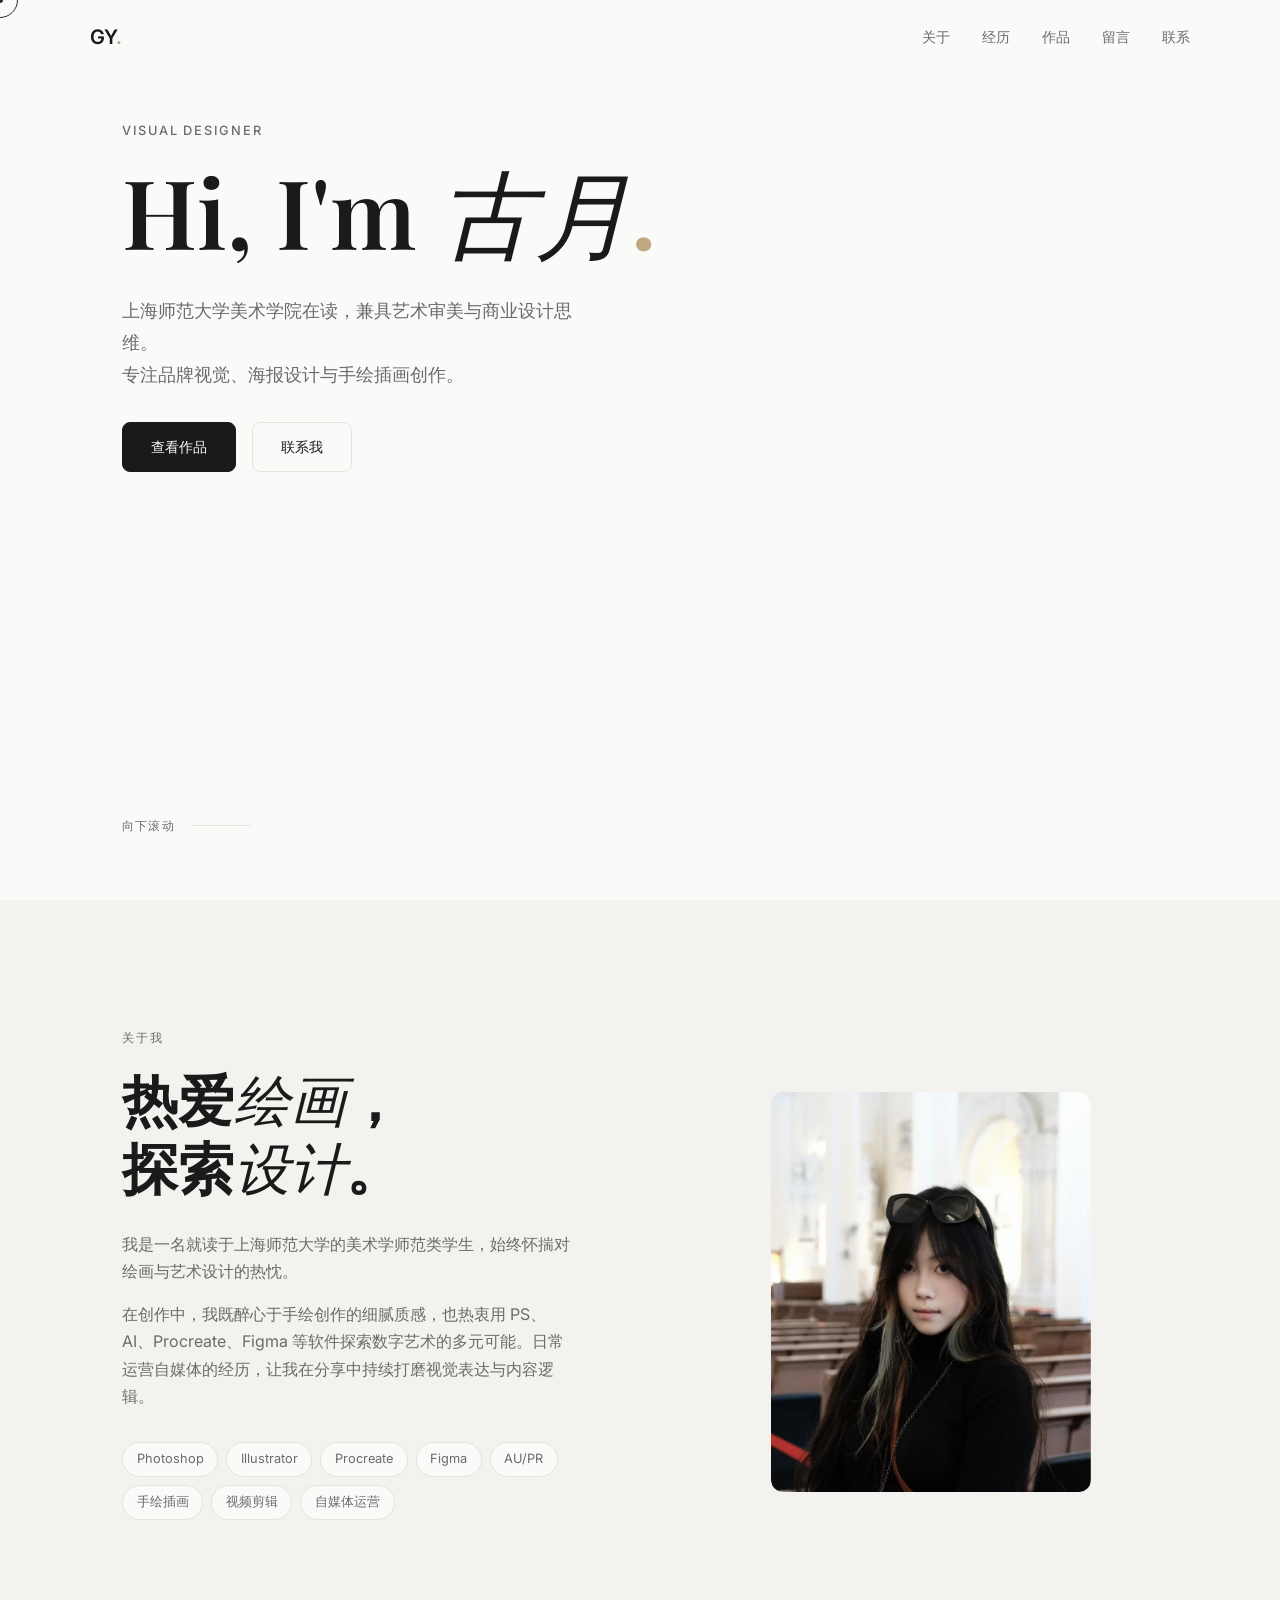
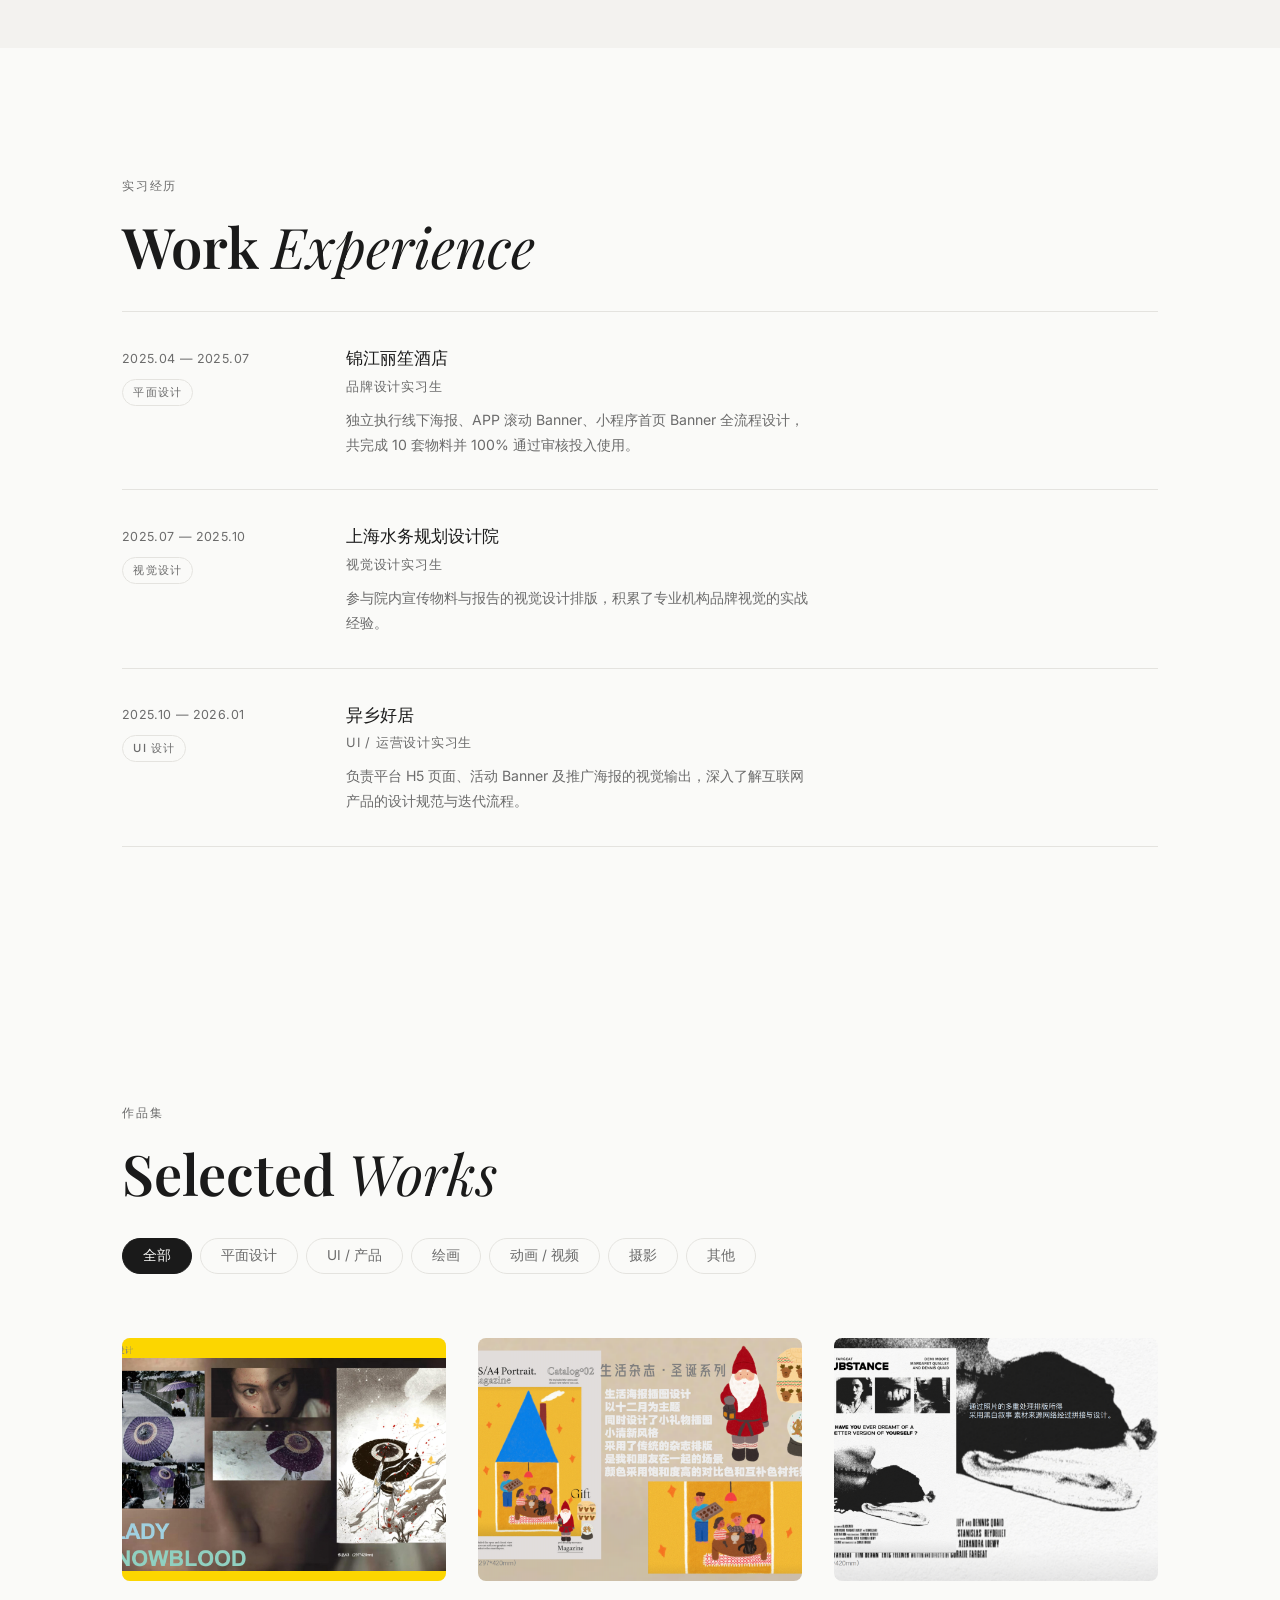
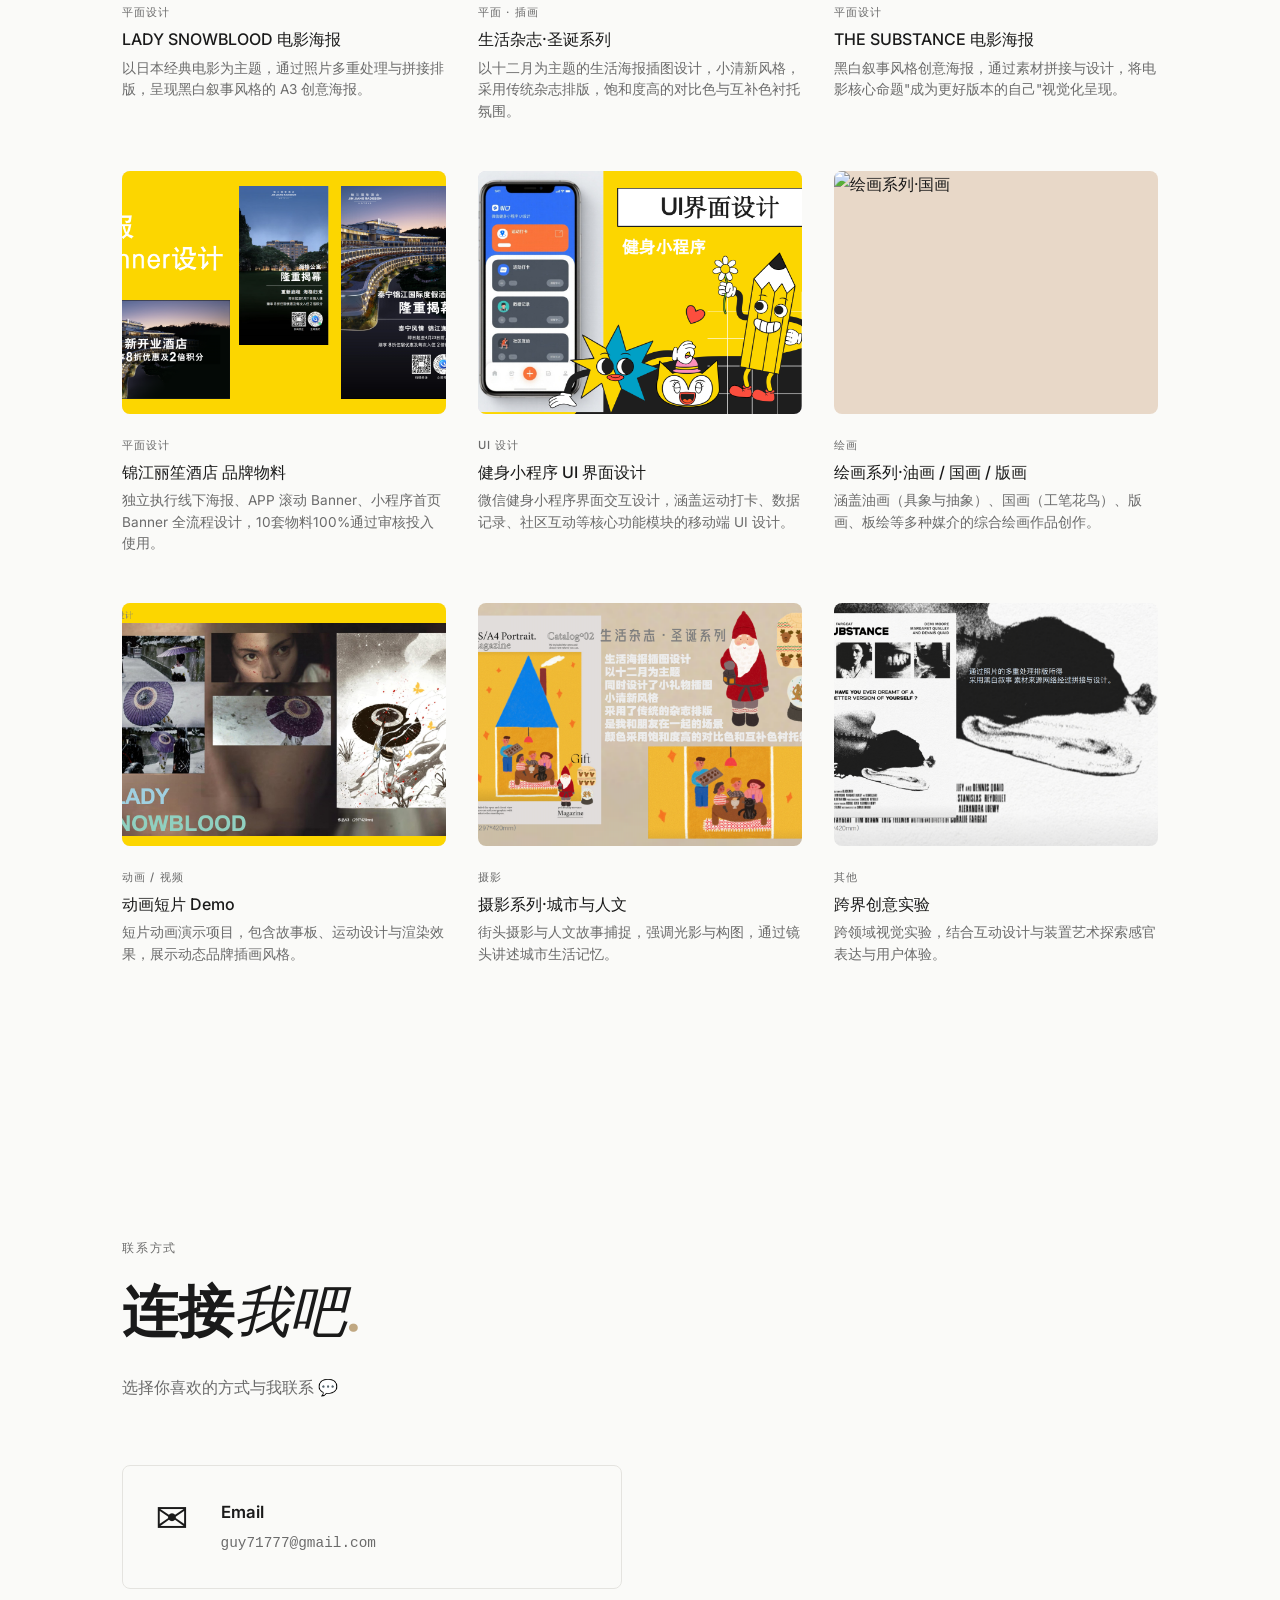
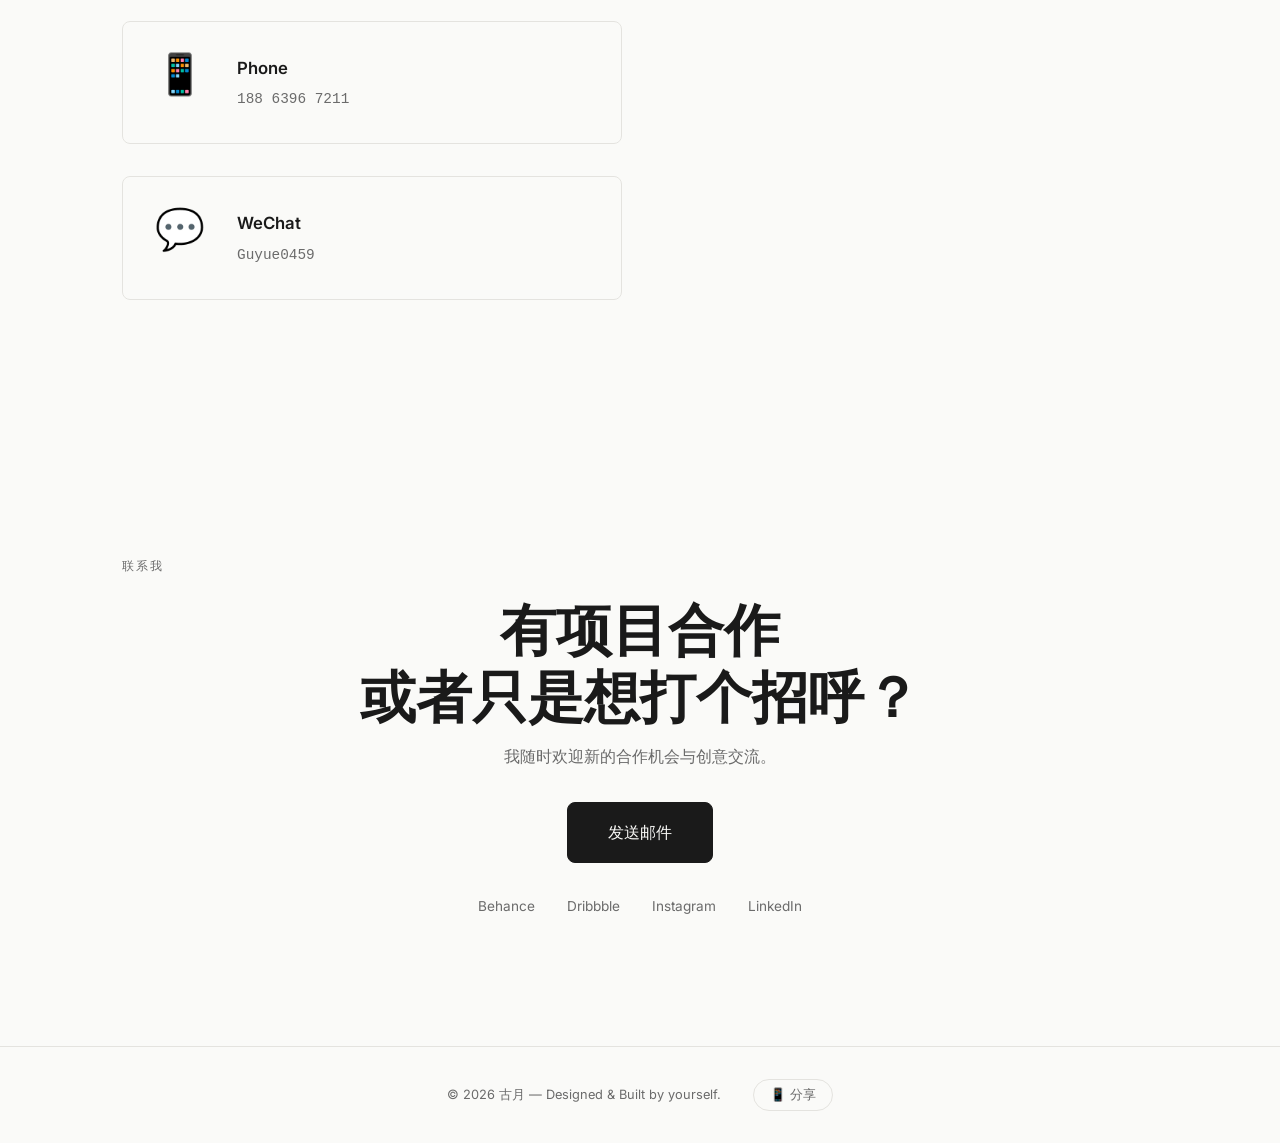
==== commit ff9077b5: "Update index.html" ====
--- a/index.html
+++ b/index.html
@@ -407,5 +407,8 @@
   <script src="js/main.js"></script>
   <script src="js/notion-content.js"></script>
   <script src="js/interactions.js"></script>
+  <script src="https://cdn.jsdelivr.net/npm/gsap@3.13.0/dist/gsap.min.js"></script>
+  <script src="https://cdn.jsdelivr.net/npm/gsap@3.13.0/dist/ScrollTrigger.min.js"></script>
+  <script src="js/interactions-gsap.js"></script>
 </body>
 </html>
--- a/css/style.css
+++ b/css/style.css
@@ -1282,6 +1282,9 @@
   gap: 0.5rem;
 }
 
+/* 内容改由私有 Notion 后台管理，避免浏览器本地保存造成误会。 */
+.edit-toolbar { display: none; }
+
 .edit-trigger-btn {
   background: var(--color-text);
   color: var(--color-bg);
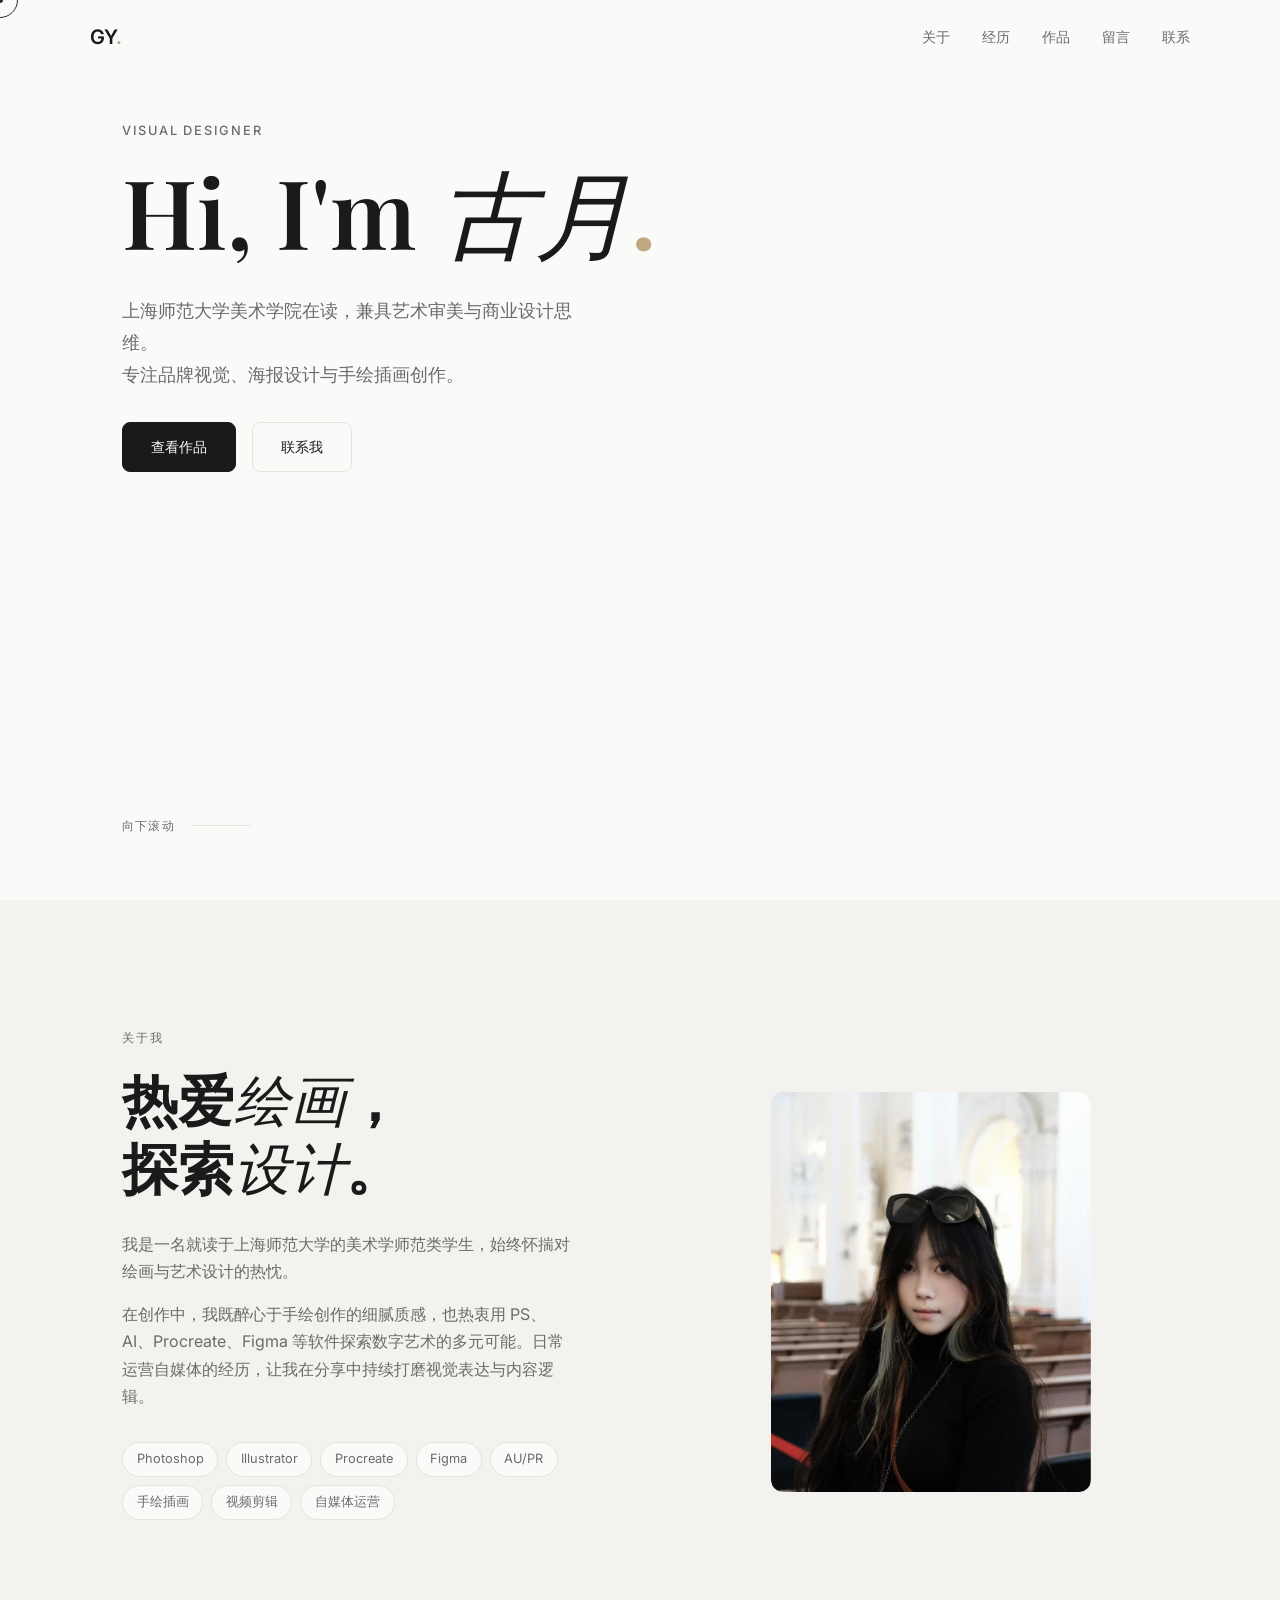
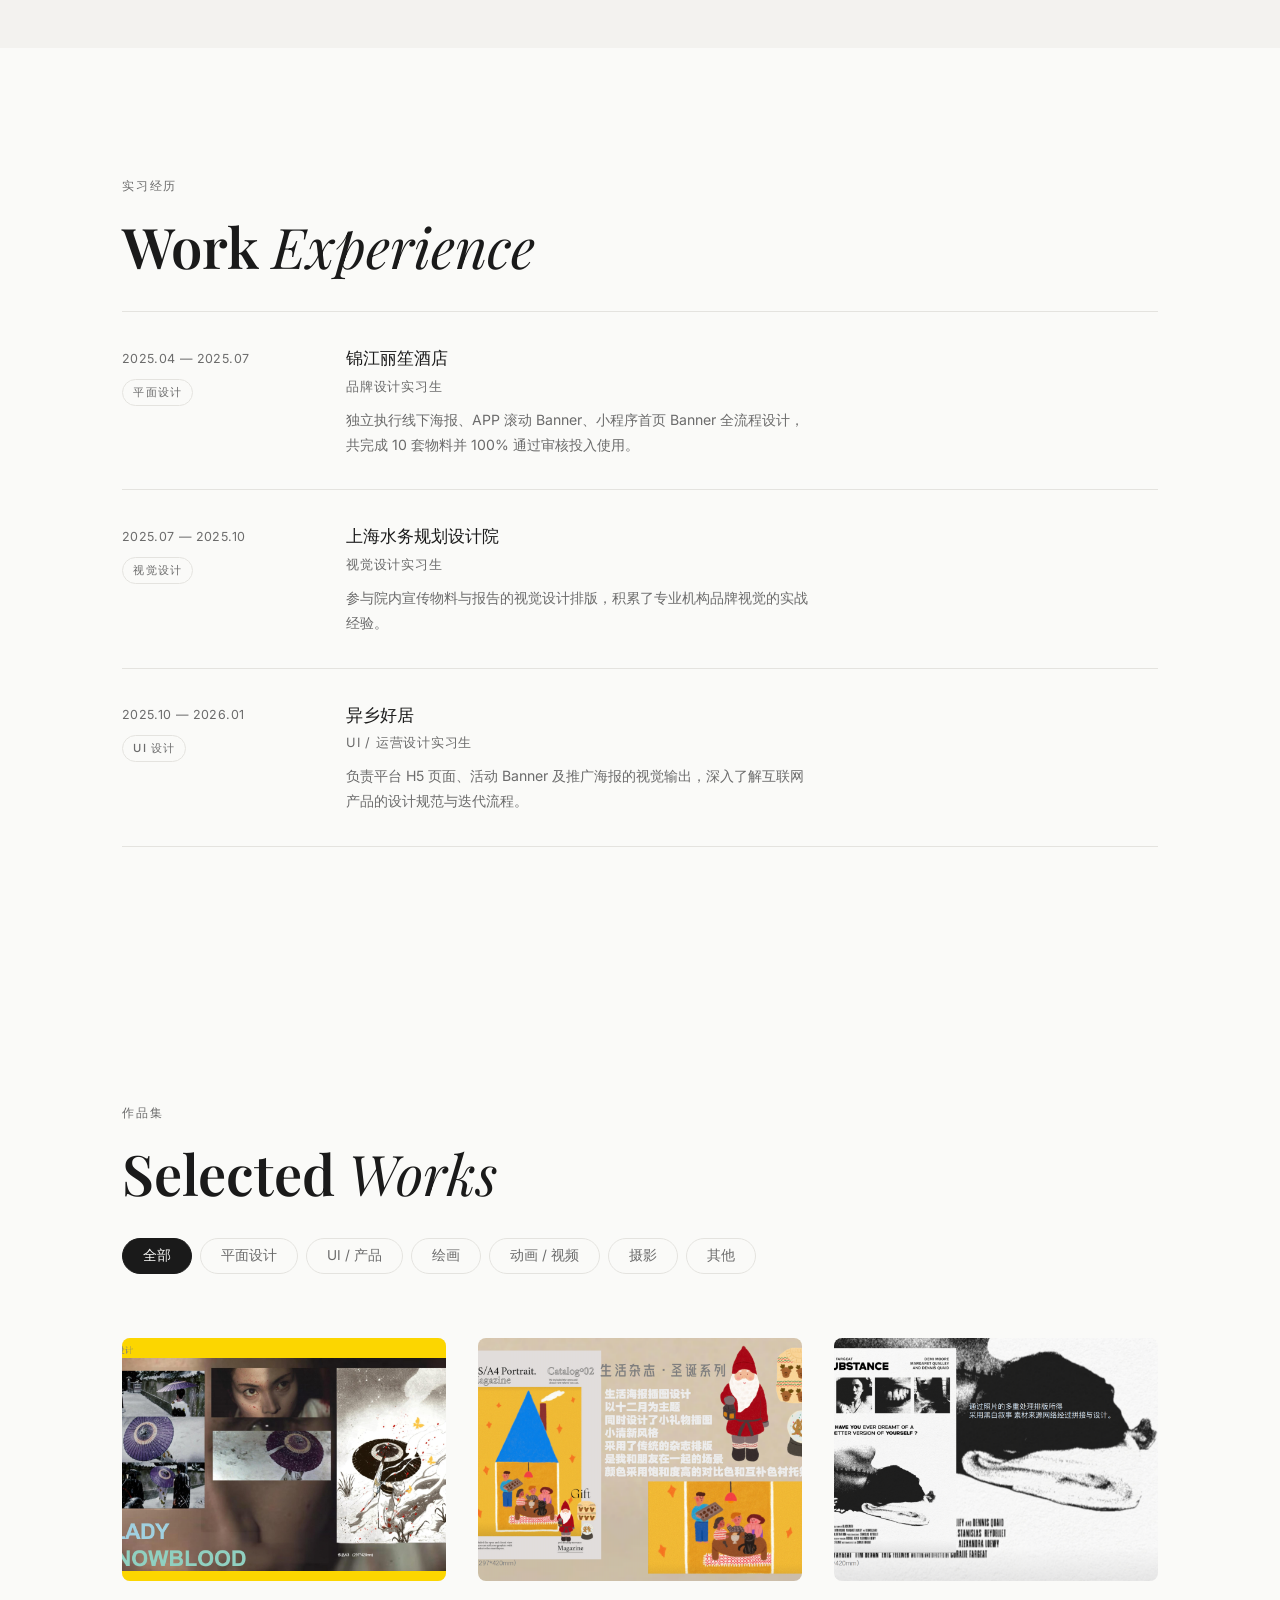
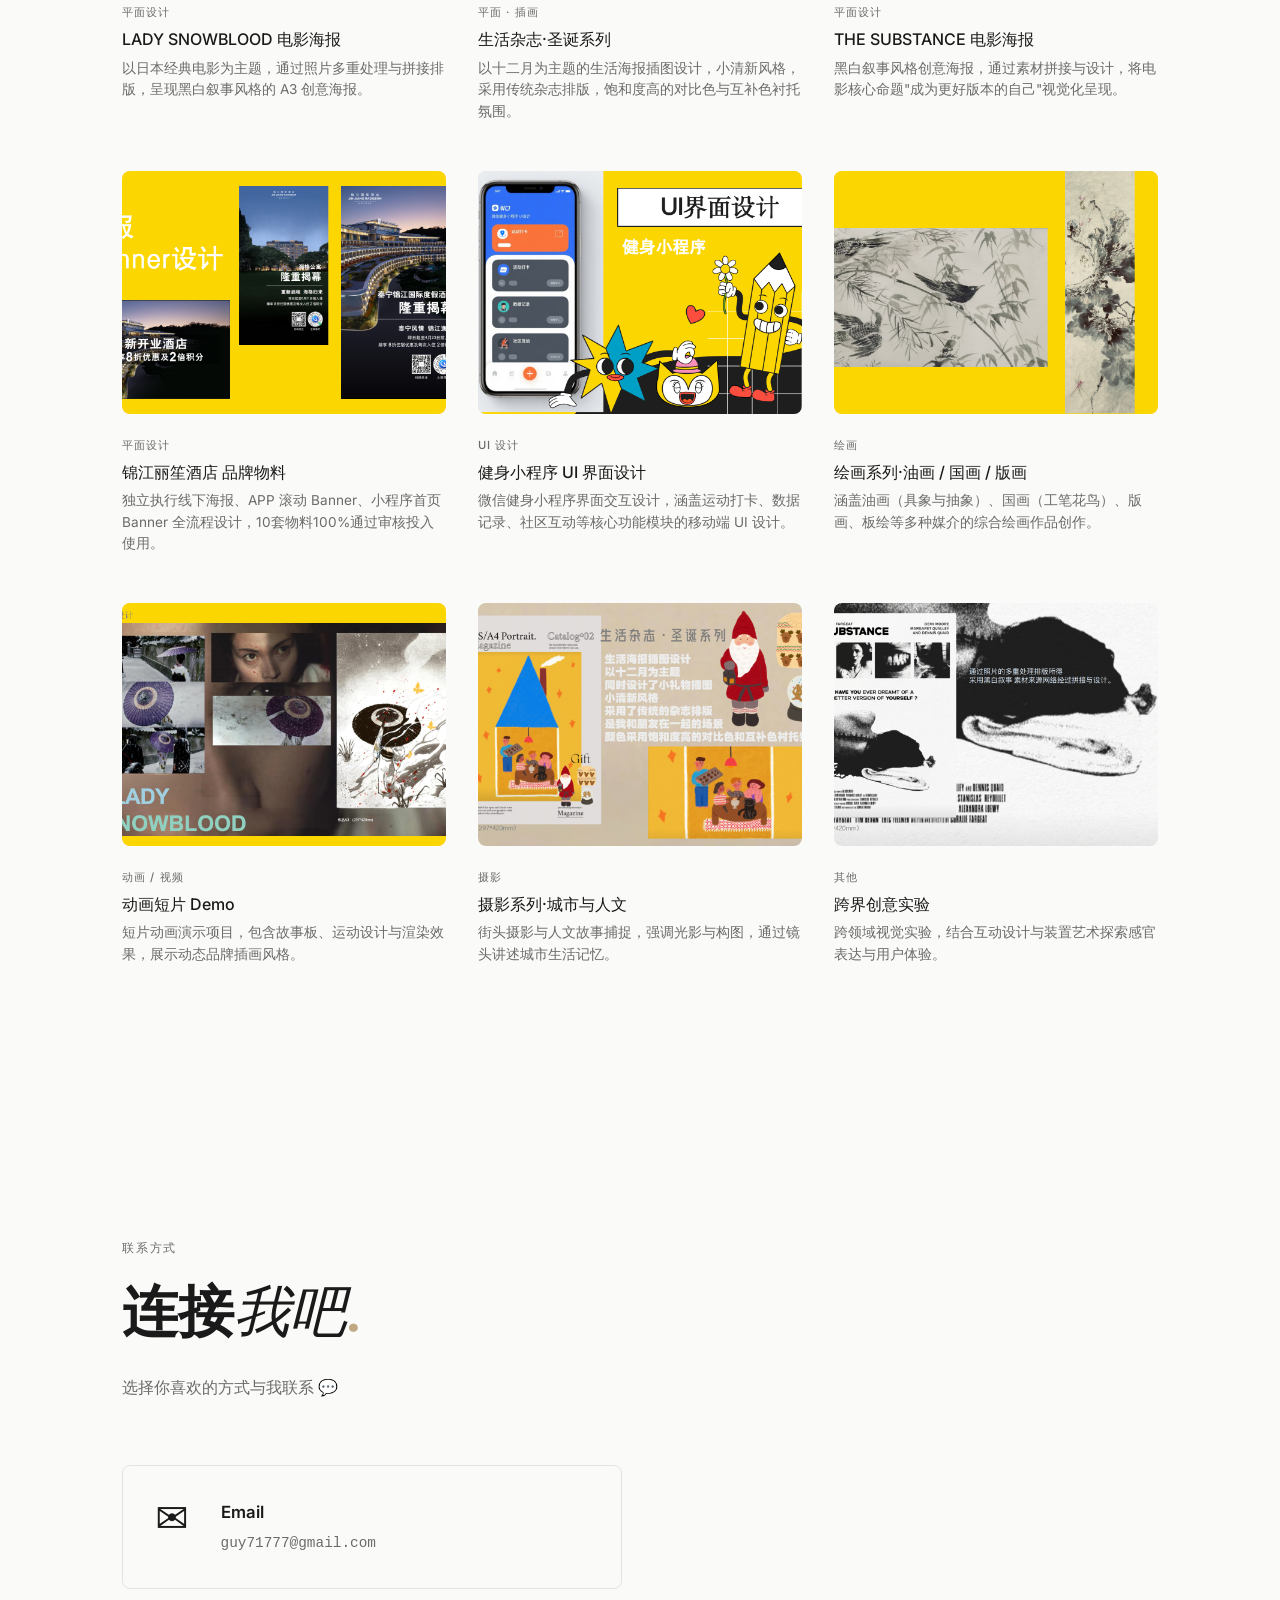
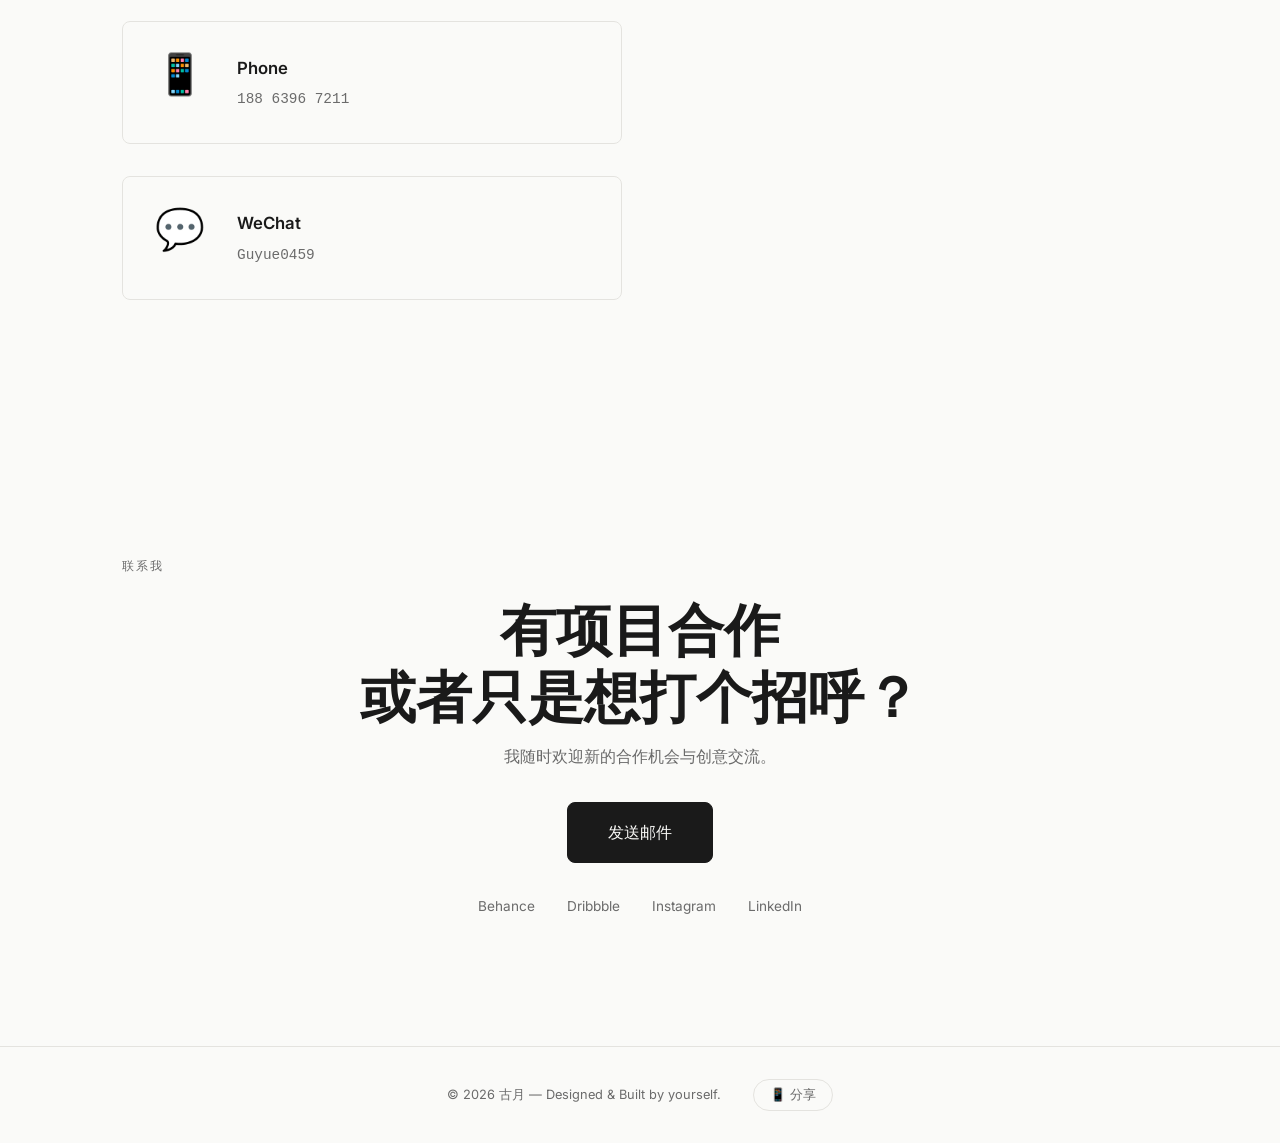
==== commit 0c6708df: "Update index.html" ====
--- a/index.html
+++ b/index.html
@@ -405,10 +405,9 @@
   </div>
 
   <script src="js/main.js"></script>
-  <script src="js/notion-content.js"></script>
   <script src="js/interactions.js"></script>
   <script src="https://cdn.jsdelivr.net/npm/gsap@3.13.0/dist/gsap.min.js"></script>
   <script src="https://cdn.jsdelivr.net/npm/gsap@3.13.0/dist/ScrollTrigger.min.js"></script>
-  <script src="js/interactions-gsap.js"></script>
+  <script src="js/preview-interactions.js"></script>
 </body>
 </html>
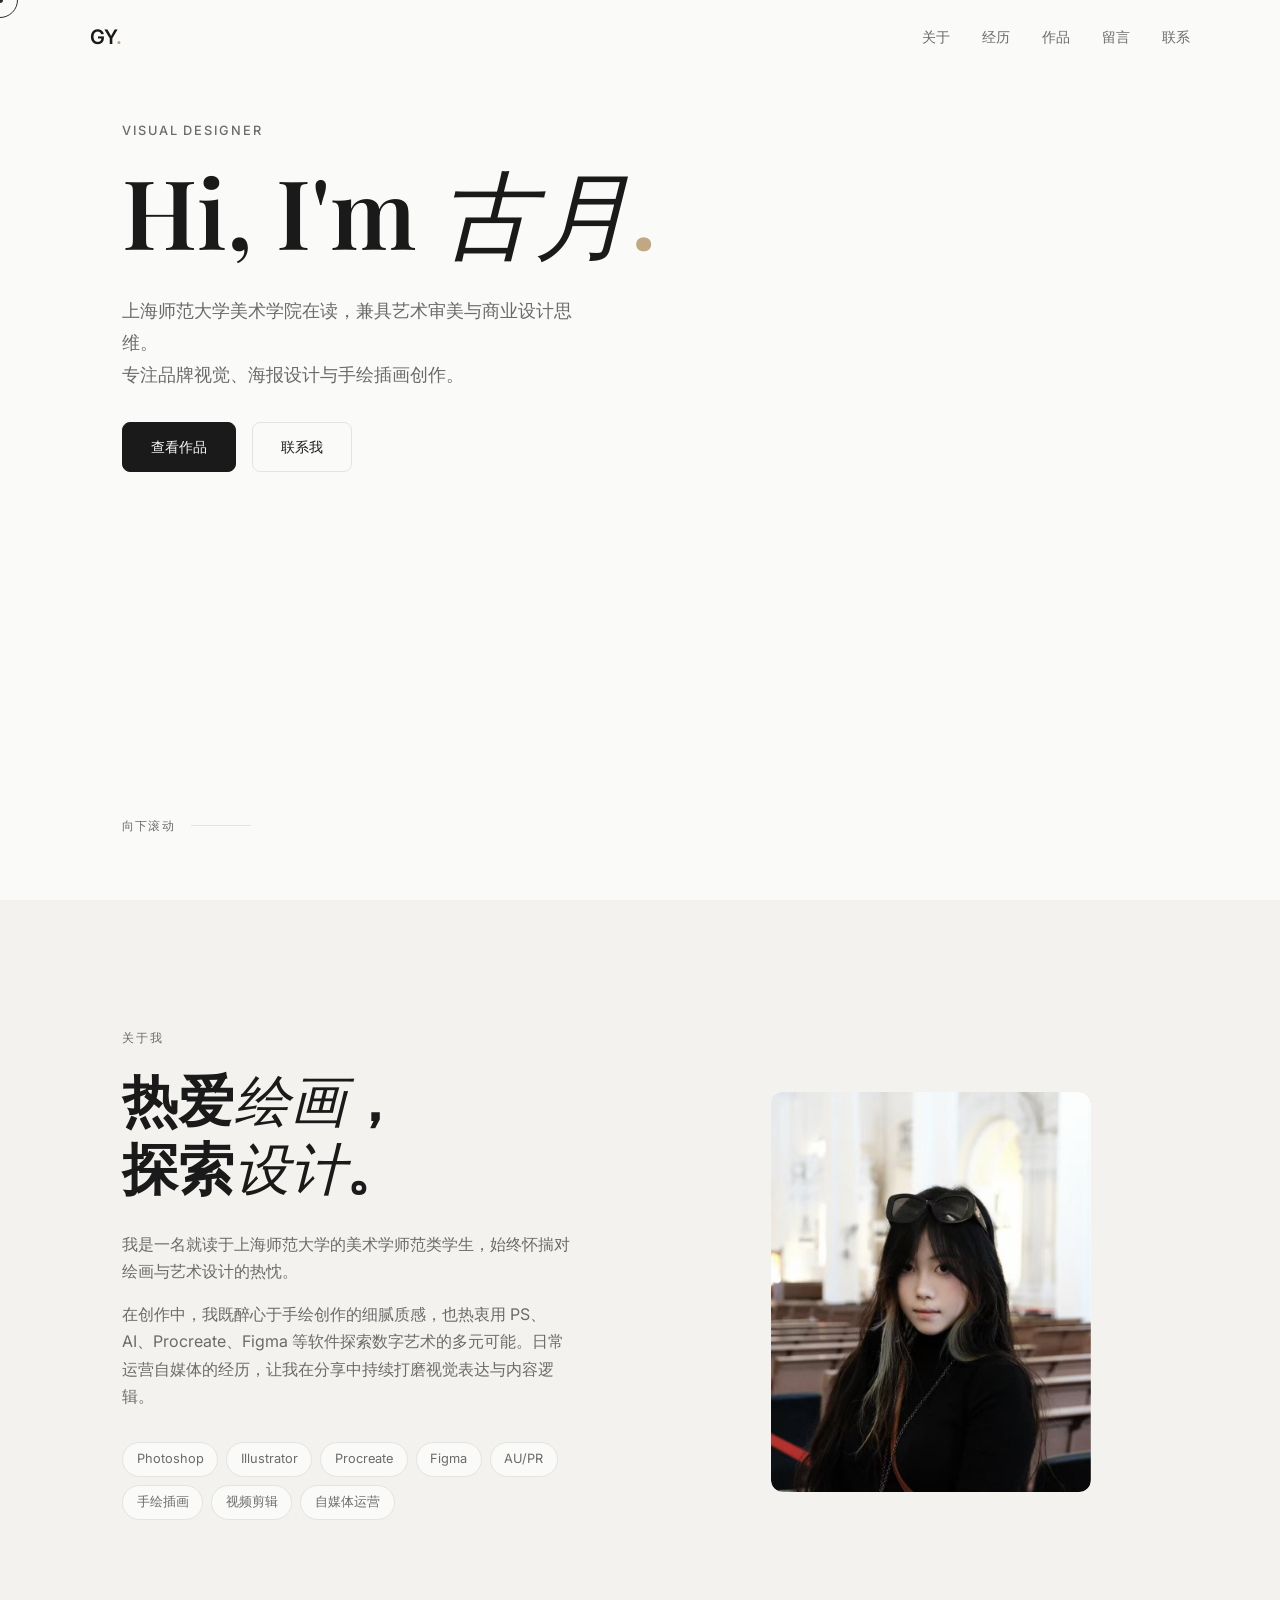
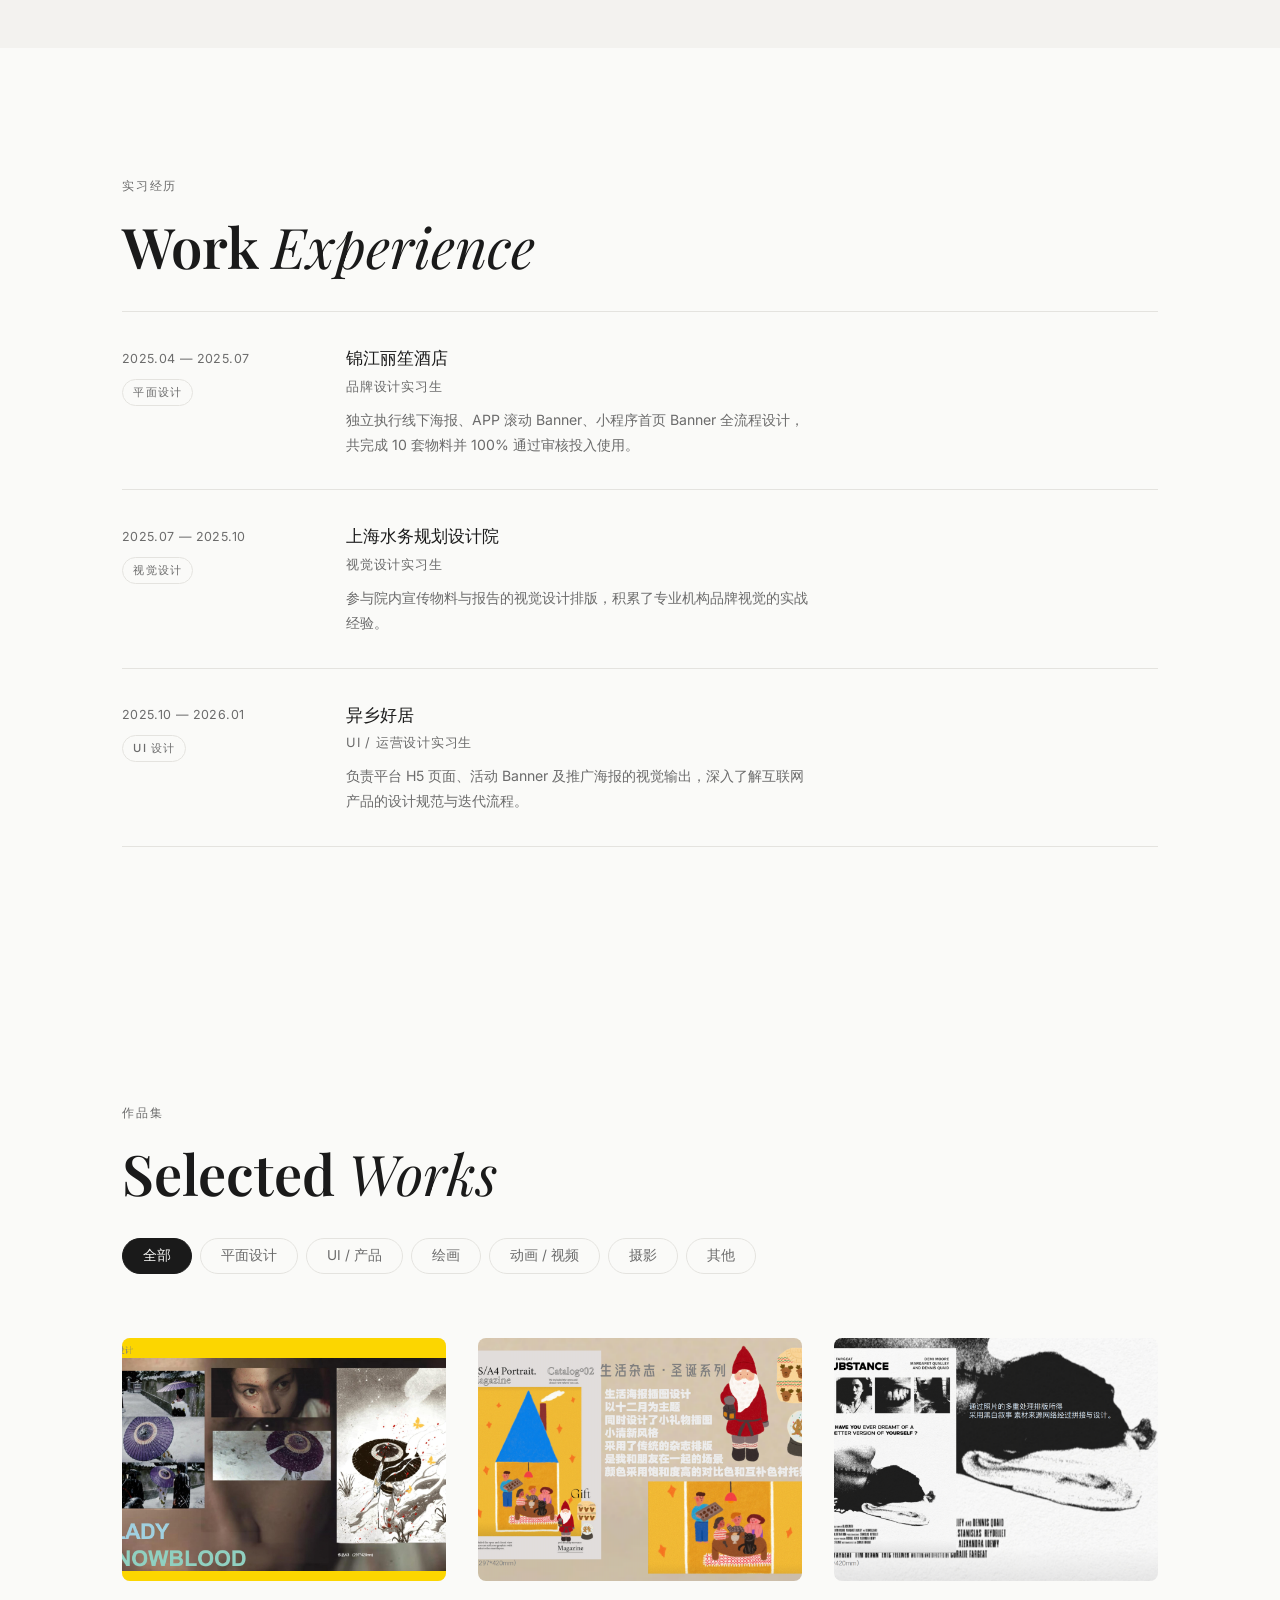
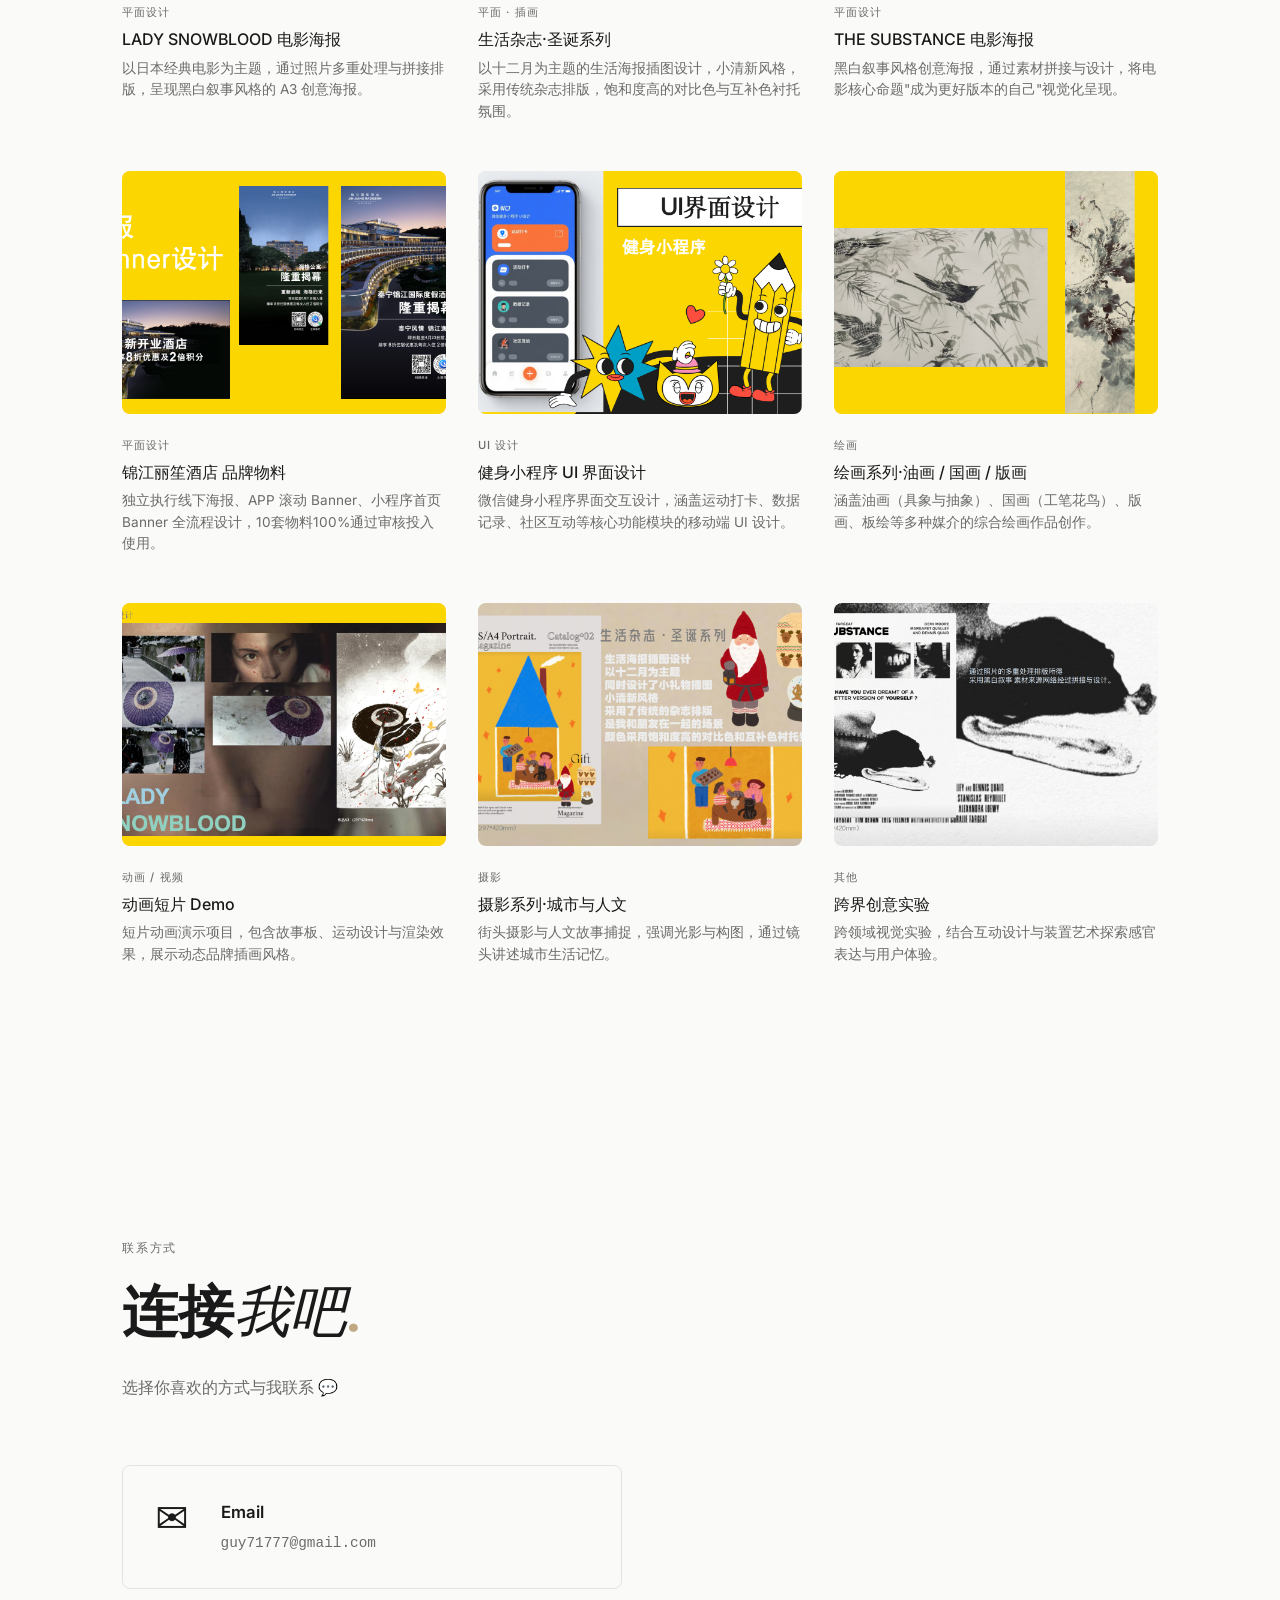
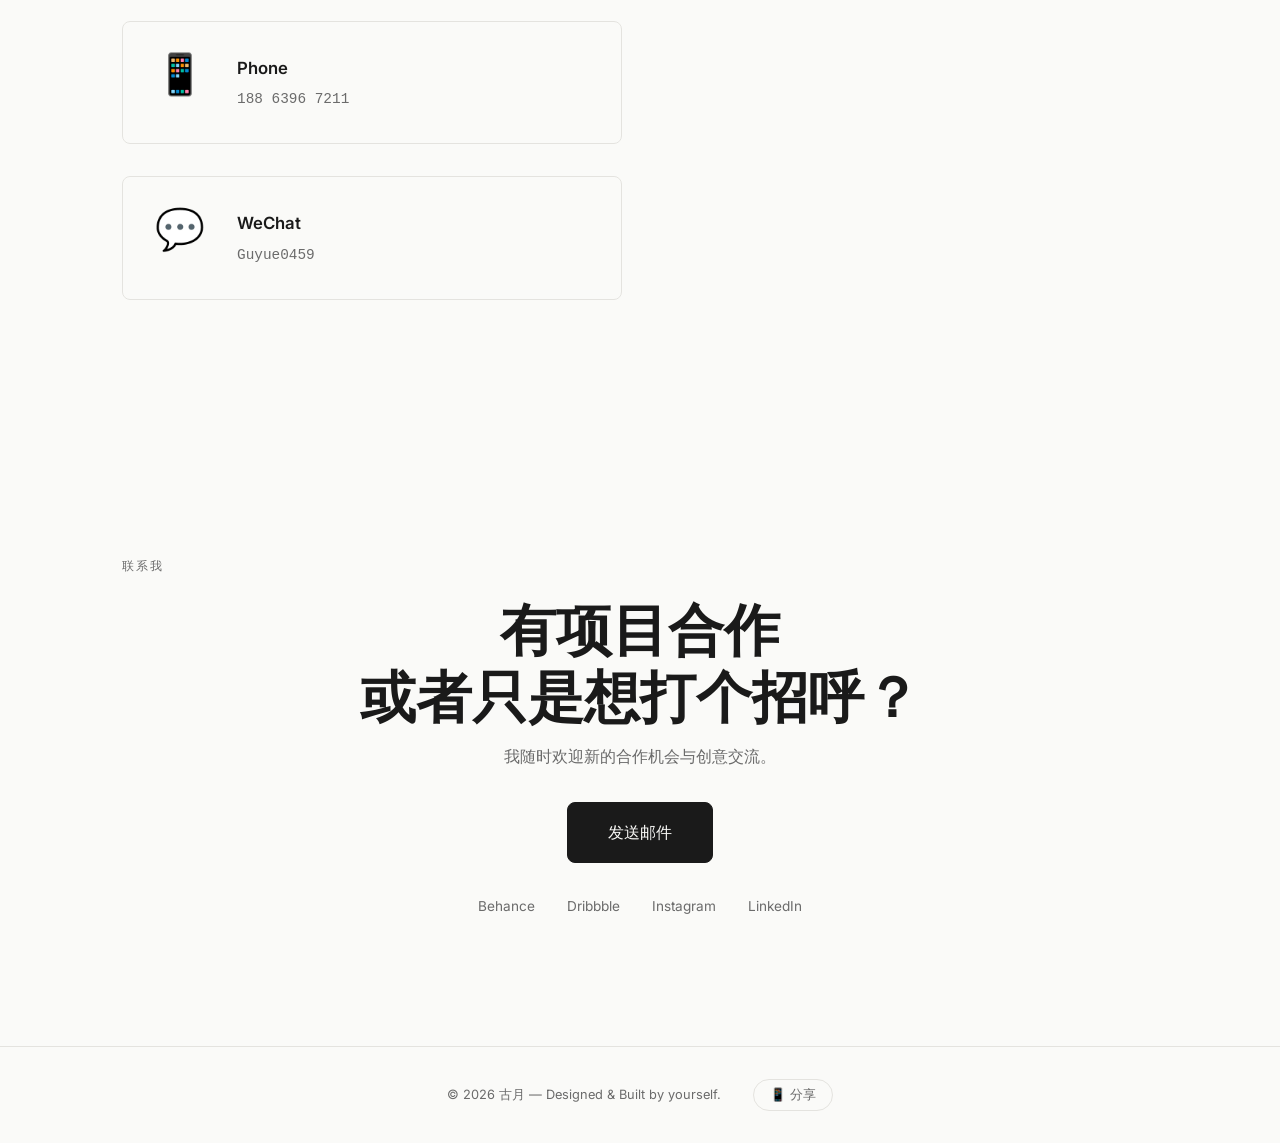
==== commit 0944644f: "Update index.html" ====
--- a/index.html
+++ b/index.html
@@ -408,6 +408,6 @@
   <script src="js/interactions.js"></script>
   <script src="https://cdn.jsdelivr.net/npm/gsap@3.13.0/dist/gsap.min.js"></script>
   <script src="https://cdn.jsdelivr.net/npm/gsap@3.13.0/dist/ScrollTrigger.min.js"></script>
-  <script src="js/preview-interactions.js"></script>
+  <script src="js/interactions-gsap.js"></script>
 </body>
 </html>
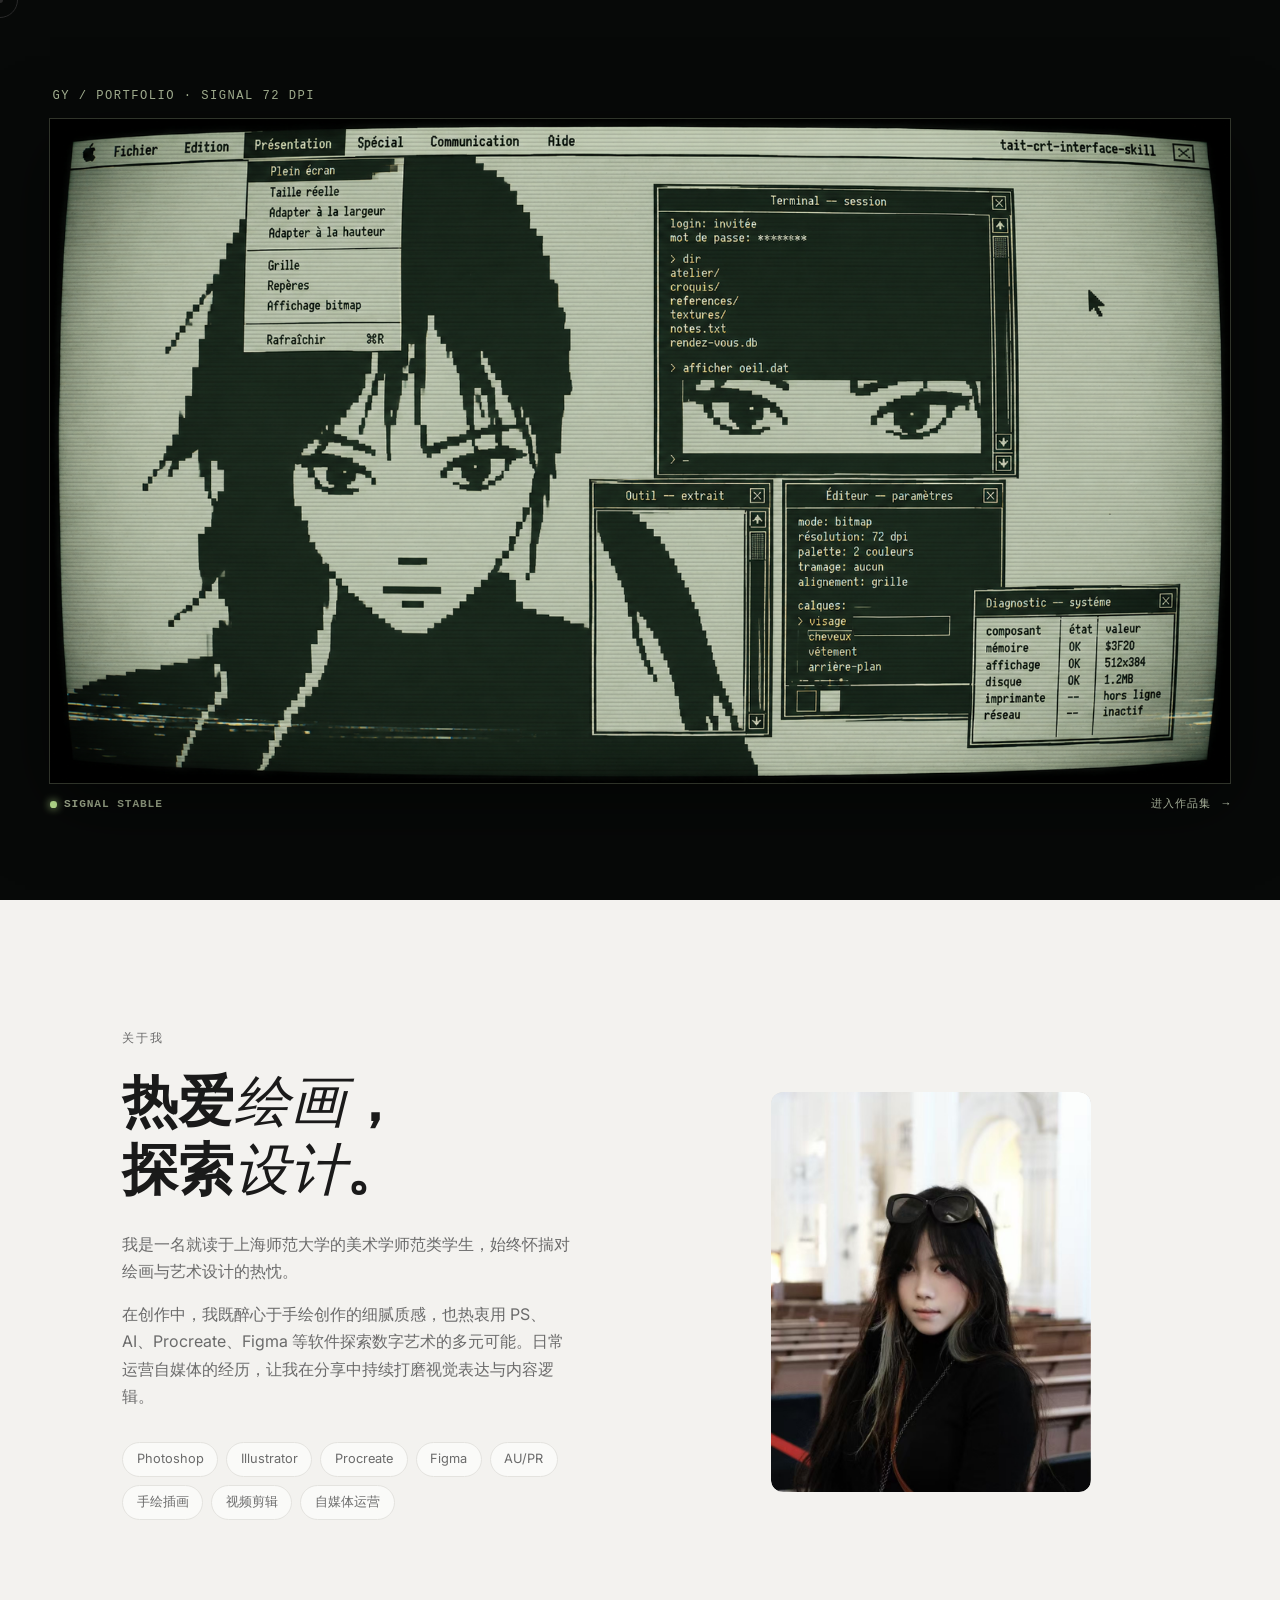
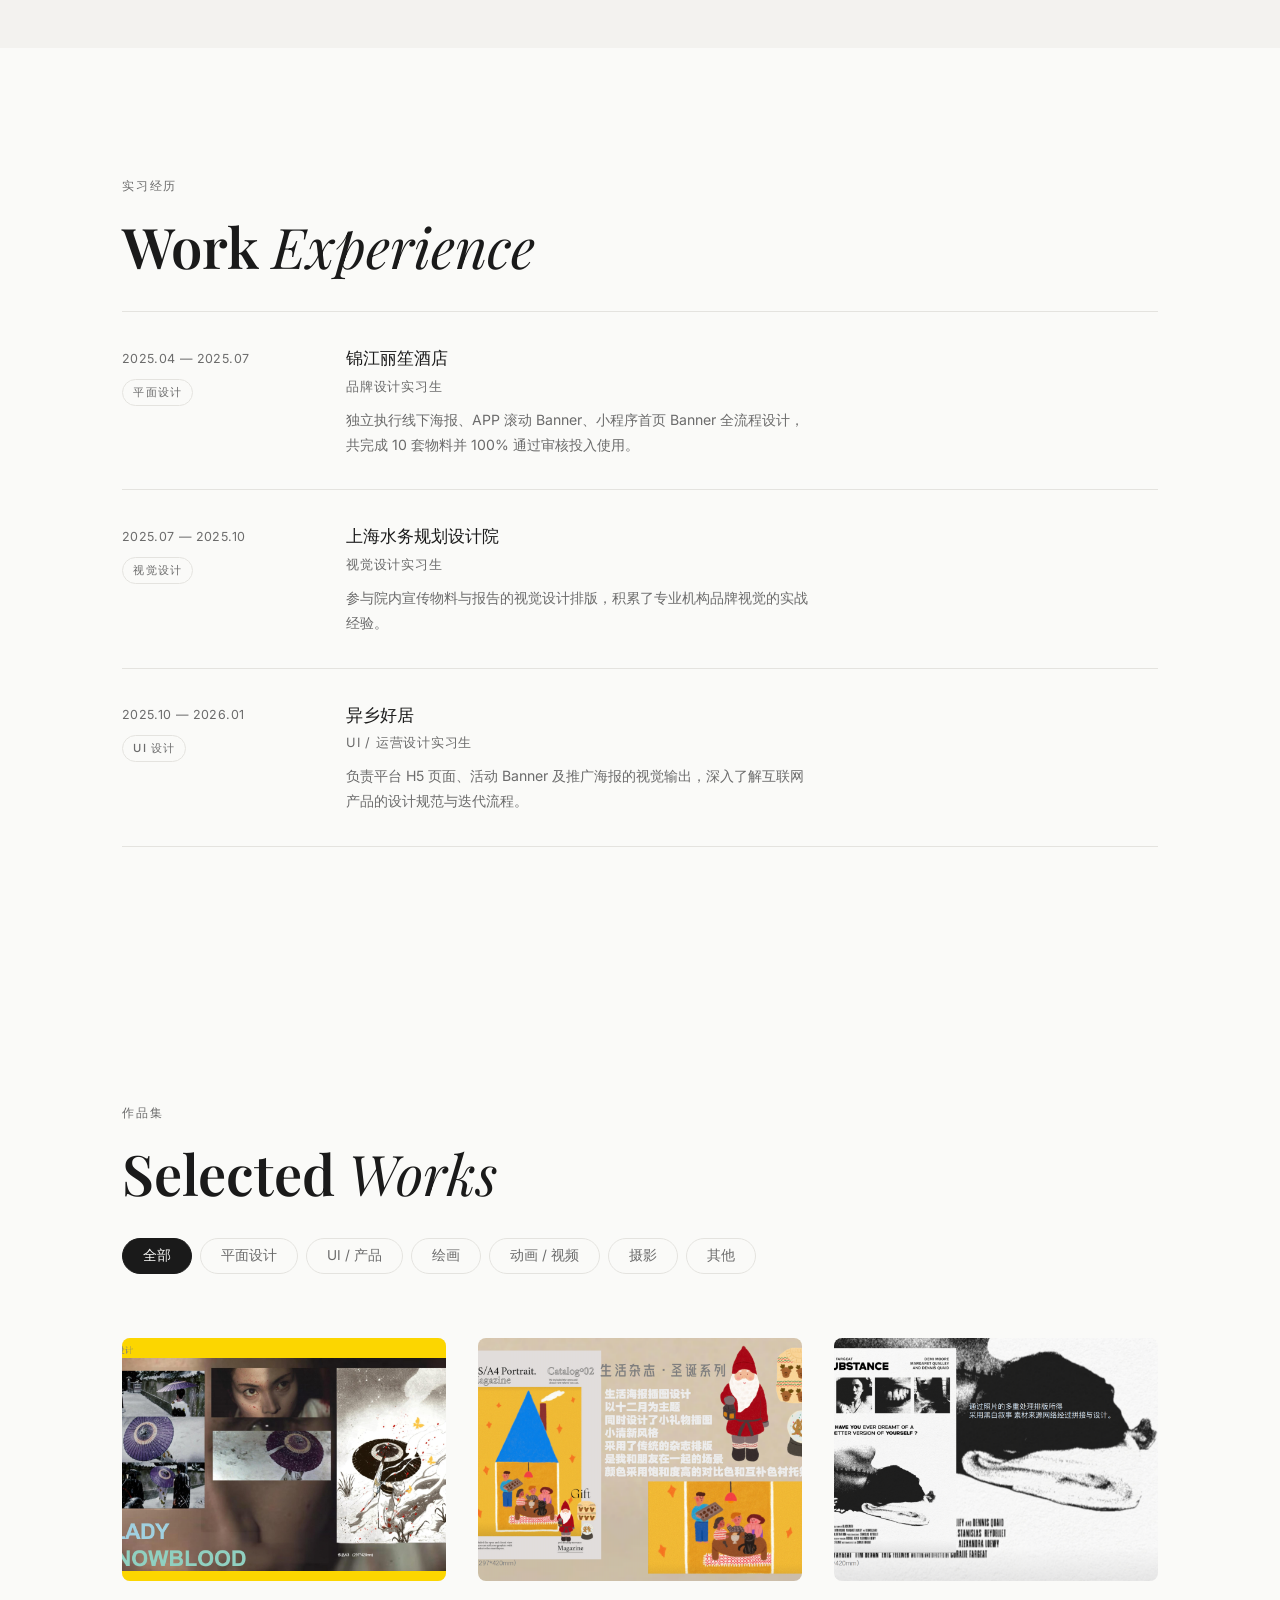
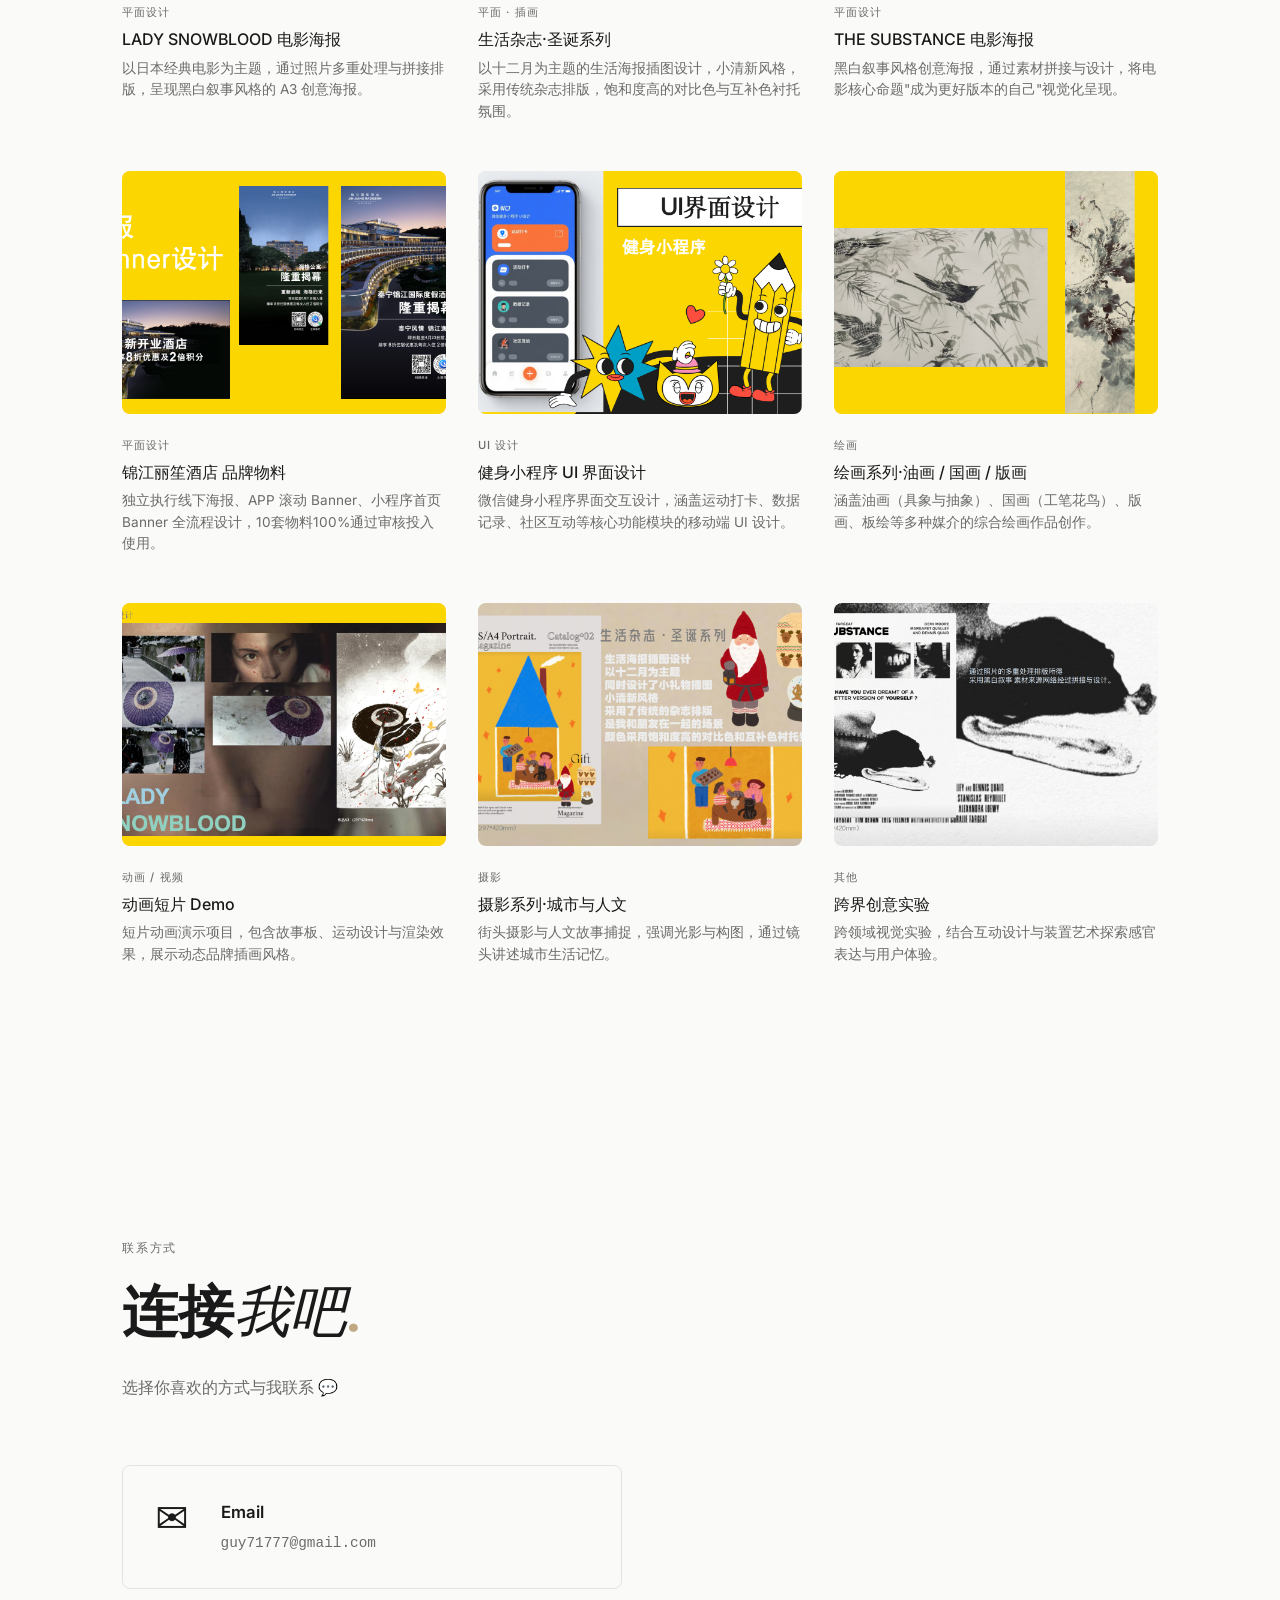
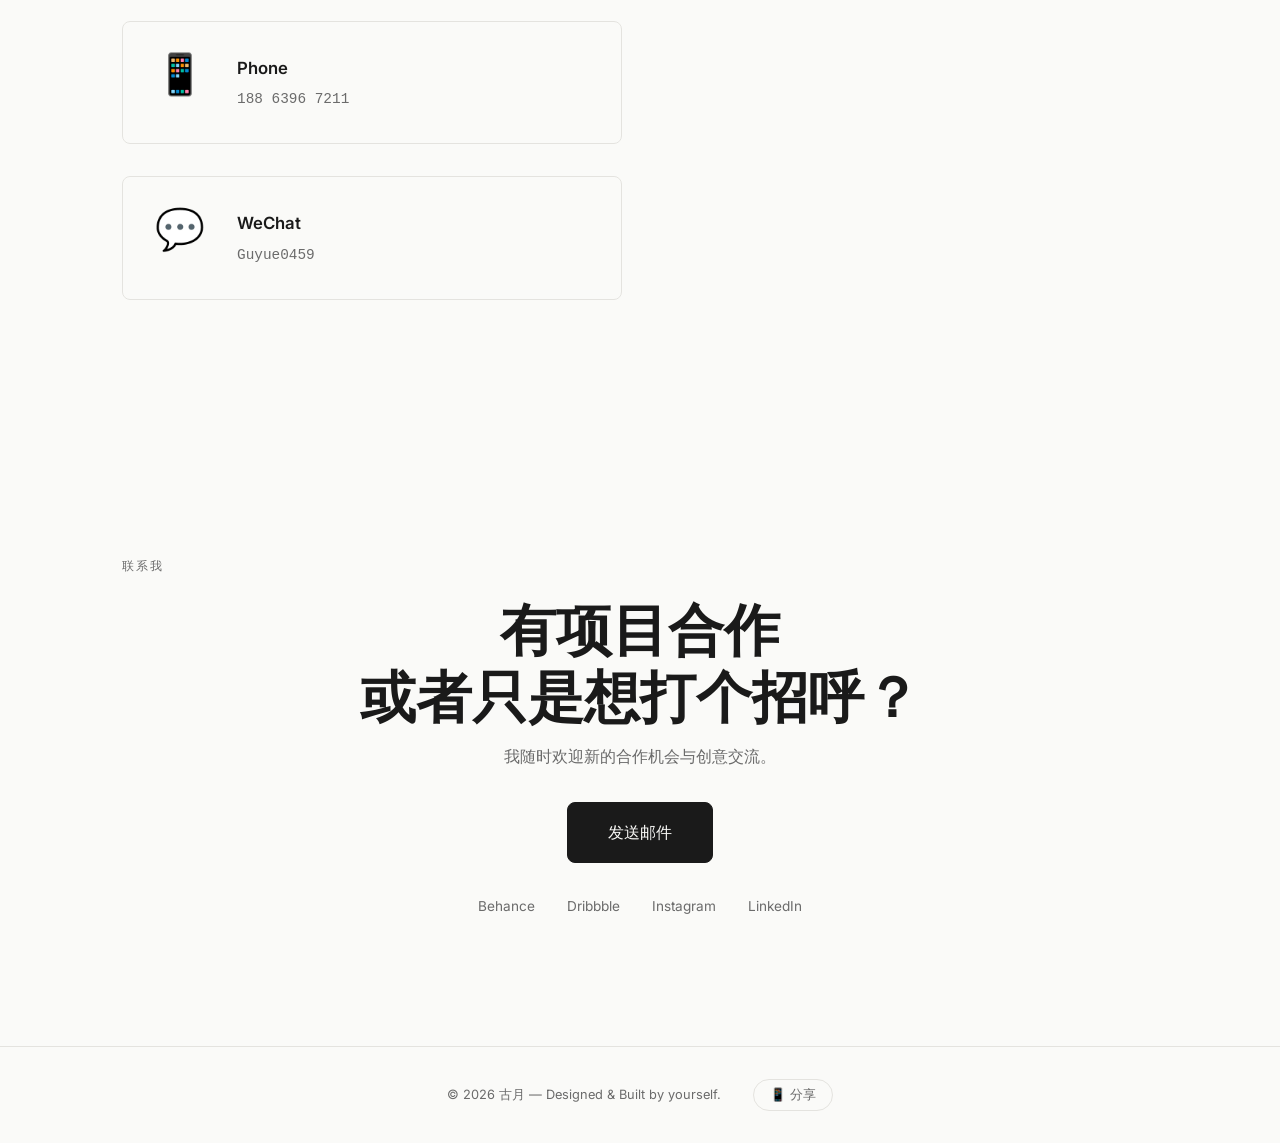
==== commit 1cf89cb5: "Add CRT portfolio entry screen" ====
--- a/index.html
+++ b/index.html
@@ -11,6 +11,23 @@
   <link rel="stylesheet" href="css/style.css" />
 </head>
 <body>
+
+  <section class="entry-screen" id="entryScreen" aria-label="进入作品集">
+    <div class="entry-screen__frame">
+      <p class="entry-screen__label">GY / PORTFOLIO · SIGNAL 72 DPI</p>
+      <div class="entry-glitch" aria-hidden="true">
+        <img class="entry-glitch__image" src="images/entry-crt-interface.png" alt="" />
+        <img class="entry-glitch__channel entry-glitch__channel--red" src="images/entry-crt-interface.png" alt="" />
+        <img class="entry-glitch__channel entry-glitch__channel--cyan" src="images/entry-crt-interface.png" alt="" />
+        <span class="entry-glitch__scanlines"></span>
+        <span class="entry-glitch__tracking-line"></span>
+      </div>
+      <div class="entry-screen__footer">
+        <span class="entry-screen__status"><i></i><b id="entryStatus">SIGNAL STABLE</b></span>
+        <button class="entry-screen__skip" id="entrySkip" type="button">进入作品集 <span>→</span></button>
+      </div>
+    </div>
+  </section>
 
   <header class="nav" id="nav">
     <div class="nav__inner">
@@ -409,5 +426,6 @@
   <script src="https://cdn.jsdelivr.net/npm/gsap@3.13.0/dist/gsap.min.js"></script>
   <script src="https://cdn.jsdelivr.net/npm/gsap@3.13.0/dist/ScrollTrigger.min.js"></script>
   <script src="js/interactions-gsap.js"></script>
+  <script src="js/entry-glitch.js"></script>
 </body>
 </html>
--- a/css/style.css
+++ b/css/style.css
@@ -57,6 +57,51 @@
 ul { list-style: none; }
 
 img { display: block; max-width: 100%; }
+
+/* ========================================
+   ENTRY / CRT SIGNAL
+   ======================================== */
+.entry-screen {
+  position: fixed;
+  z-index: 1000;
+  inset: 0;
+  display: grid;
+  place-items: center;
+  padding: 1.25rem;
+  overflow: hidden;
+  color: #dce7ca;
+  background: #070908;
+  font-family: ui-monospace, SFMono-Regular, Menlo, Monaco, Consolas, monospace;
+  transition: opacity .52s ease, visibility .52s ease;
+}
+.entry-screen--leave { opacity: 0; visibility: hidden; pointer-events: none; }
+.entry-screen__frame { width: min(94vw, 1180px); }
+.entry-screen__label { margin: 0 0 .75rem .15rem; color: #a8b595; font-size: clamp(.58rem, 1.3vw, .76rem); letter-spacing: .12em; }
+.entry-glitch { position: relative; isolation: isolate; overflow: hidden; background: #0a0c0b; box-shadow: 0 0 0 1px rgba(212,230,185,.2), 0 22px 70px rgba(0,0,0,.55); }
+.entry-glitch__image, .entry-glitch__channel { display: block; width: 100%; height: auto; user-select: none; }
+.entry-glitch__channel { position: absolute; inset: 0; opacity: 0; pointer-events: none; mix-blend-mode: screen; }
+.entry-glitch__channel--red { filter: sepia(1) saturate(9) hue-rotate(310deg); }
+.entry-glitch__channel--cyan { filter: sepia(1) saturate(8) hue-rotate(115deg); }
+.entry-glitch__scanlines, .entry-glitch__tracking-line { position: absolute; inset: 0; pointer-events: none; }
+.entry-glitch__scanlines { z-index: 2; opacity: .32; background: repeating-linear-gradient(to bottom, transparent 0 2px, rgba(0,0,0,.34) 3px 4px); mix-blend-mode: multiply; }
+.entry-glitch__tracking-line { z-index: 3; top: -12%; bottom: auto; height: 5%; opacity: 0; background: linear-gradient(transparent, rgba(217,247,180,.18), transparent); mix-blend-mode: screen; }
+.entry-screen__footer { display: flex; align-items: center; justify-content: space-between; gap: 1rem; margin-top: .75rem; font-size: clamp(.55rem, 1.1vw, .7rem); letter-spacing: .08em; }
+.entry-screen__status { display: inline-flex; align-items: center; gap: .45rem; color: rgba(228,244,201,.78); }
+.entry-screen__status i { width: .42rem; height: .42rem; border-radius: 50%; background: #c8f39b; box-shadow: 0 0 9px #c8f39b; }
+.entry-screen__skip { border: 0; padding: 0; color: #dce7ca; background: transparent; cursor: pointer; font: inherit; letter-spacing: inherit; transition: color .2s ease; }
+.entry-screen__skip:hover, .entry-screen__skip:focus-visible { color: #ffffff; outline: none; }
+.entry-screen__skip span { display: inline-block; margin-left: .25rem; transition: transform .2s ease; }
+.entry-screen__skip:hover span { transform: translateX(4px); }
+.entry-glitch--active { animation: entry-frame-jump 170ms steps(2,end); }
+.entry-glitch--active .entry-glitch__channel { opacity: .42; }
+.entry-glitch--active .entry-glitch__channel--red { animation: entry-red-shift 150ms steps(2,end); }
+.entry-glitch--active .entry-glitch__channel--cyan { animation: entry-cyan-shift 150ms steps(2,end); }
+.entry-glitch--active .entry-glitch__tracking-line { animation: entry-tracking-pass 235ms linear; }
+@keyframes entry-frame-jump { 0%,100% { transform: translateX(0) skewX(0); } 35% { transform: translateX(-4px) skewX(.45deg); } 68% { transform: translateX(5px) skewX(-.25deg); } }
+@keyframes entry-red-shift { 0% { transform: translateX(-10px); clip-path: inset(41% 0 44% 0); } 100% { transform: translateX(0); clip-path: inset(41% 0 44% 0); } }
+@keyframes entry-cyan-shift { 0% { transform: translateX(10px); clip-path: inset(41% 0 44% 0); } 100% { transform: translateX(0); clip-path: inset(41% 0 44% 0); } }
+@keyframes entry-tracking-pass { 0% { top: -12%; opacity: .68; } 100% { top: 108%; opacity: 0; } }
+@media (prefers-reduced-motion: reduce) { .entry-glitch__channel, .entry-glitch__tracking-line { display: none; } }
 
 /* ========================================
    TYPOGRAPHY
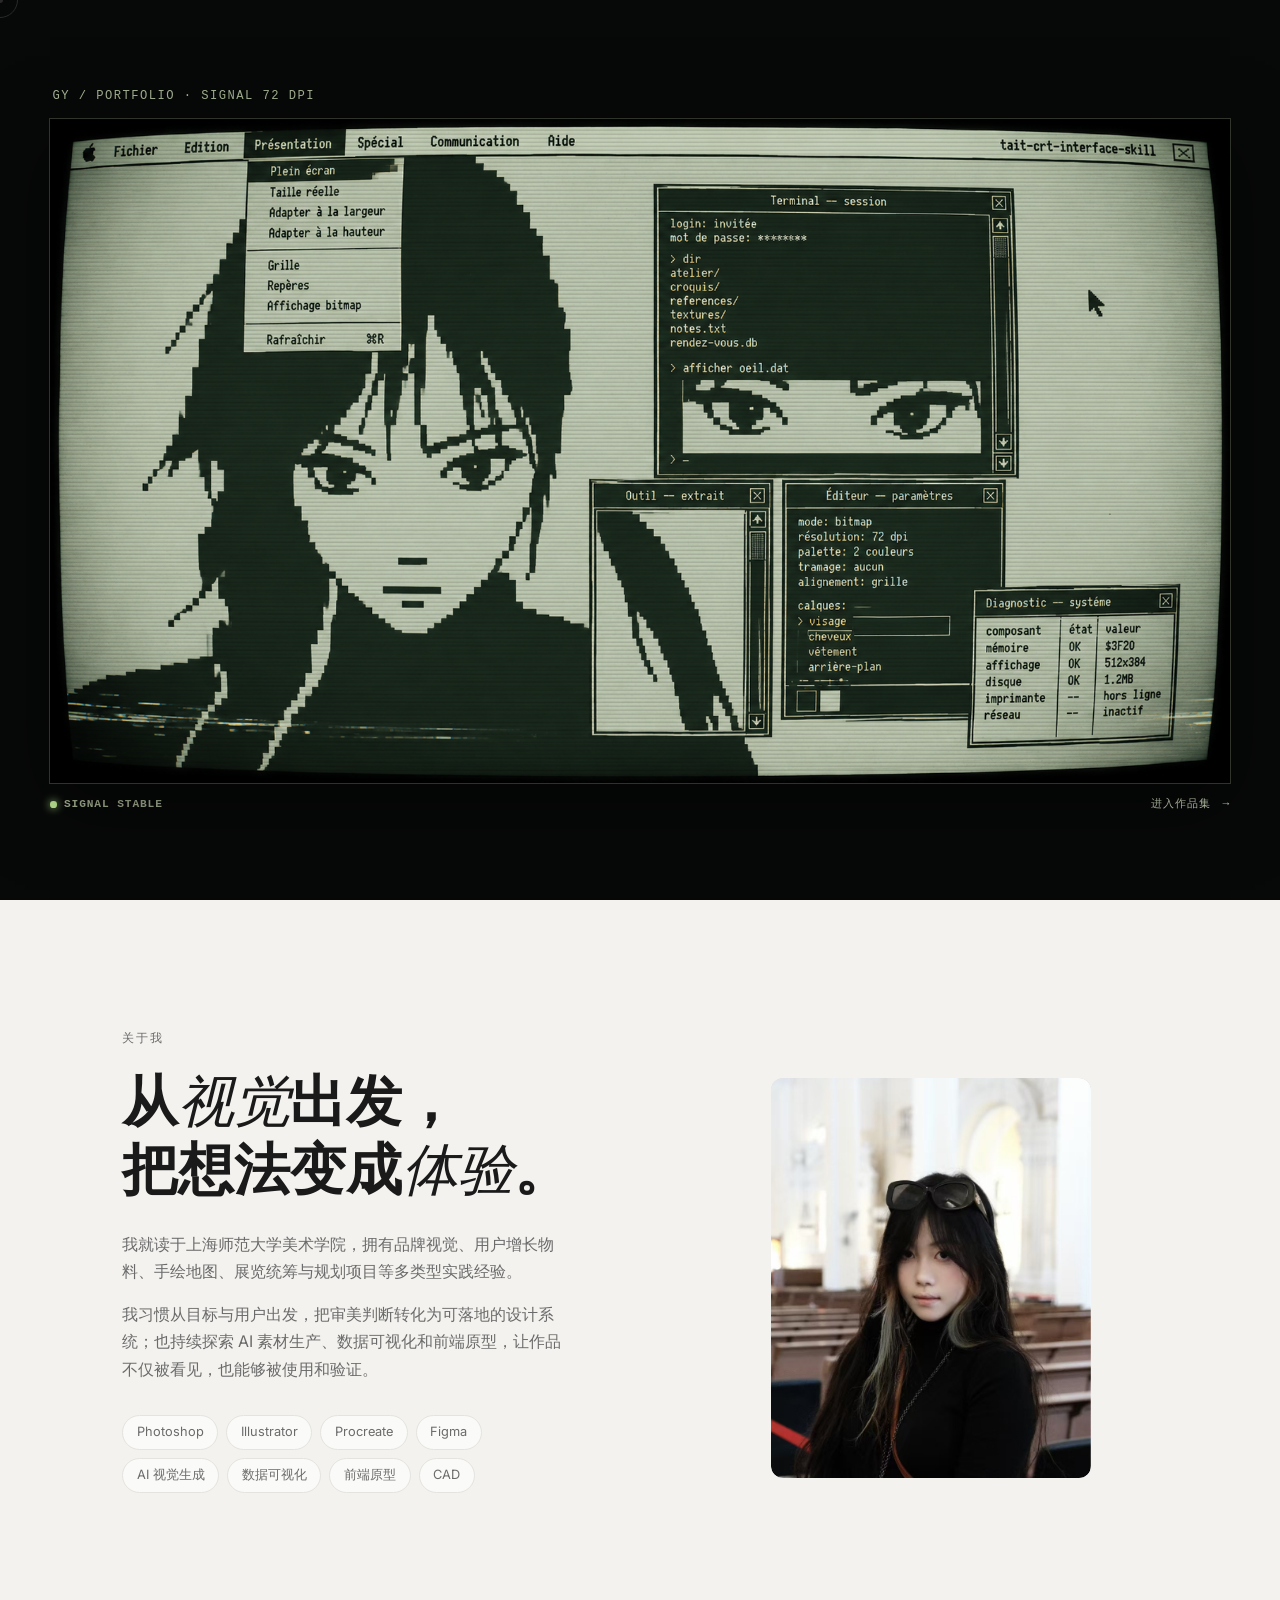
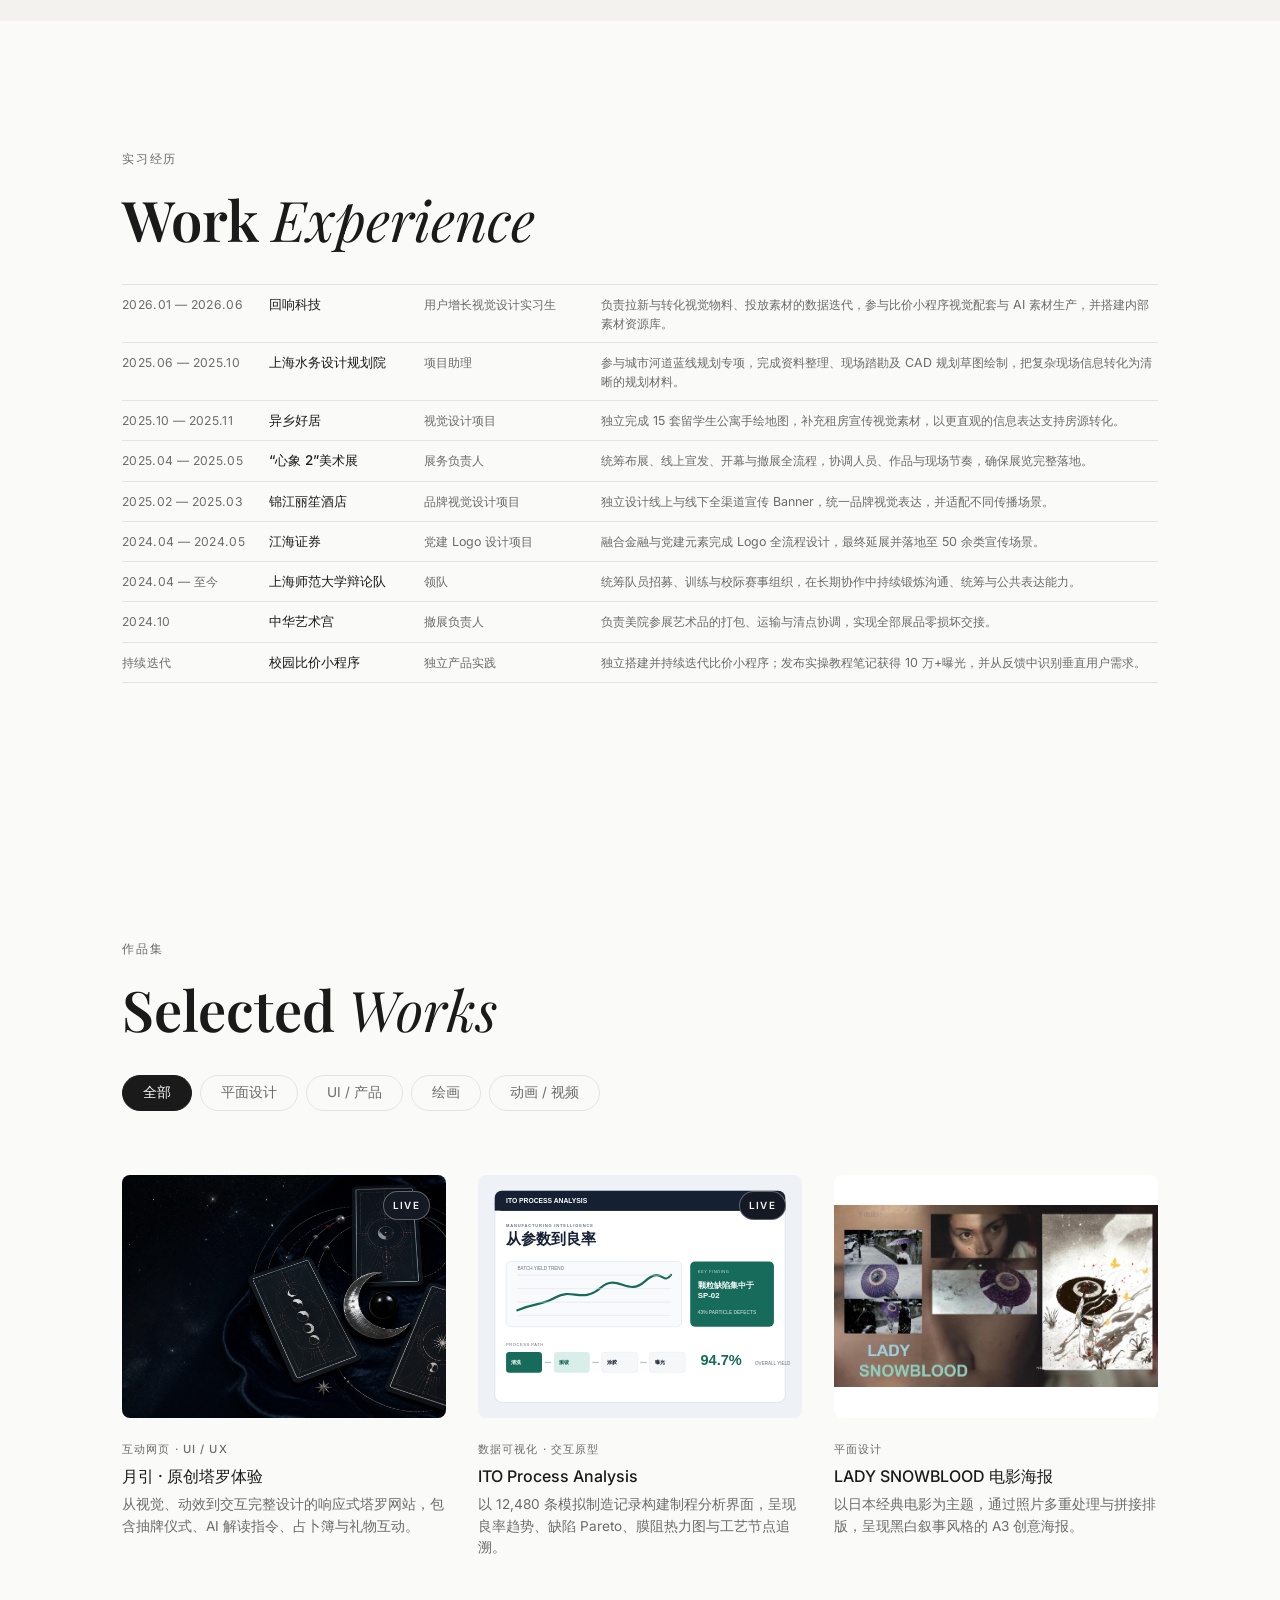
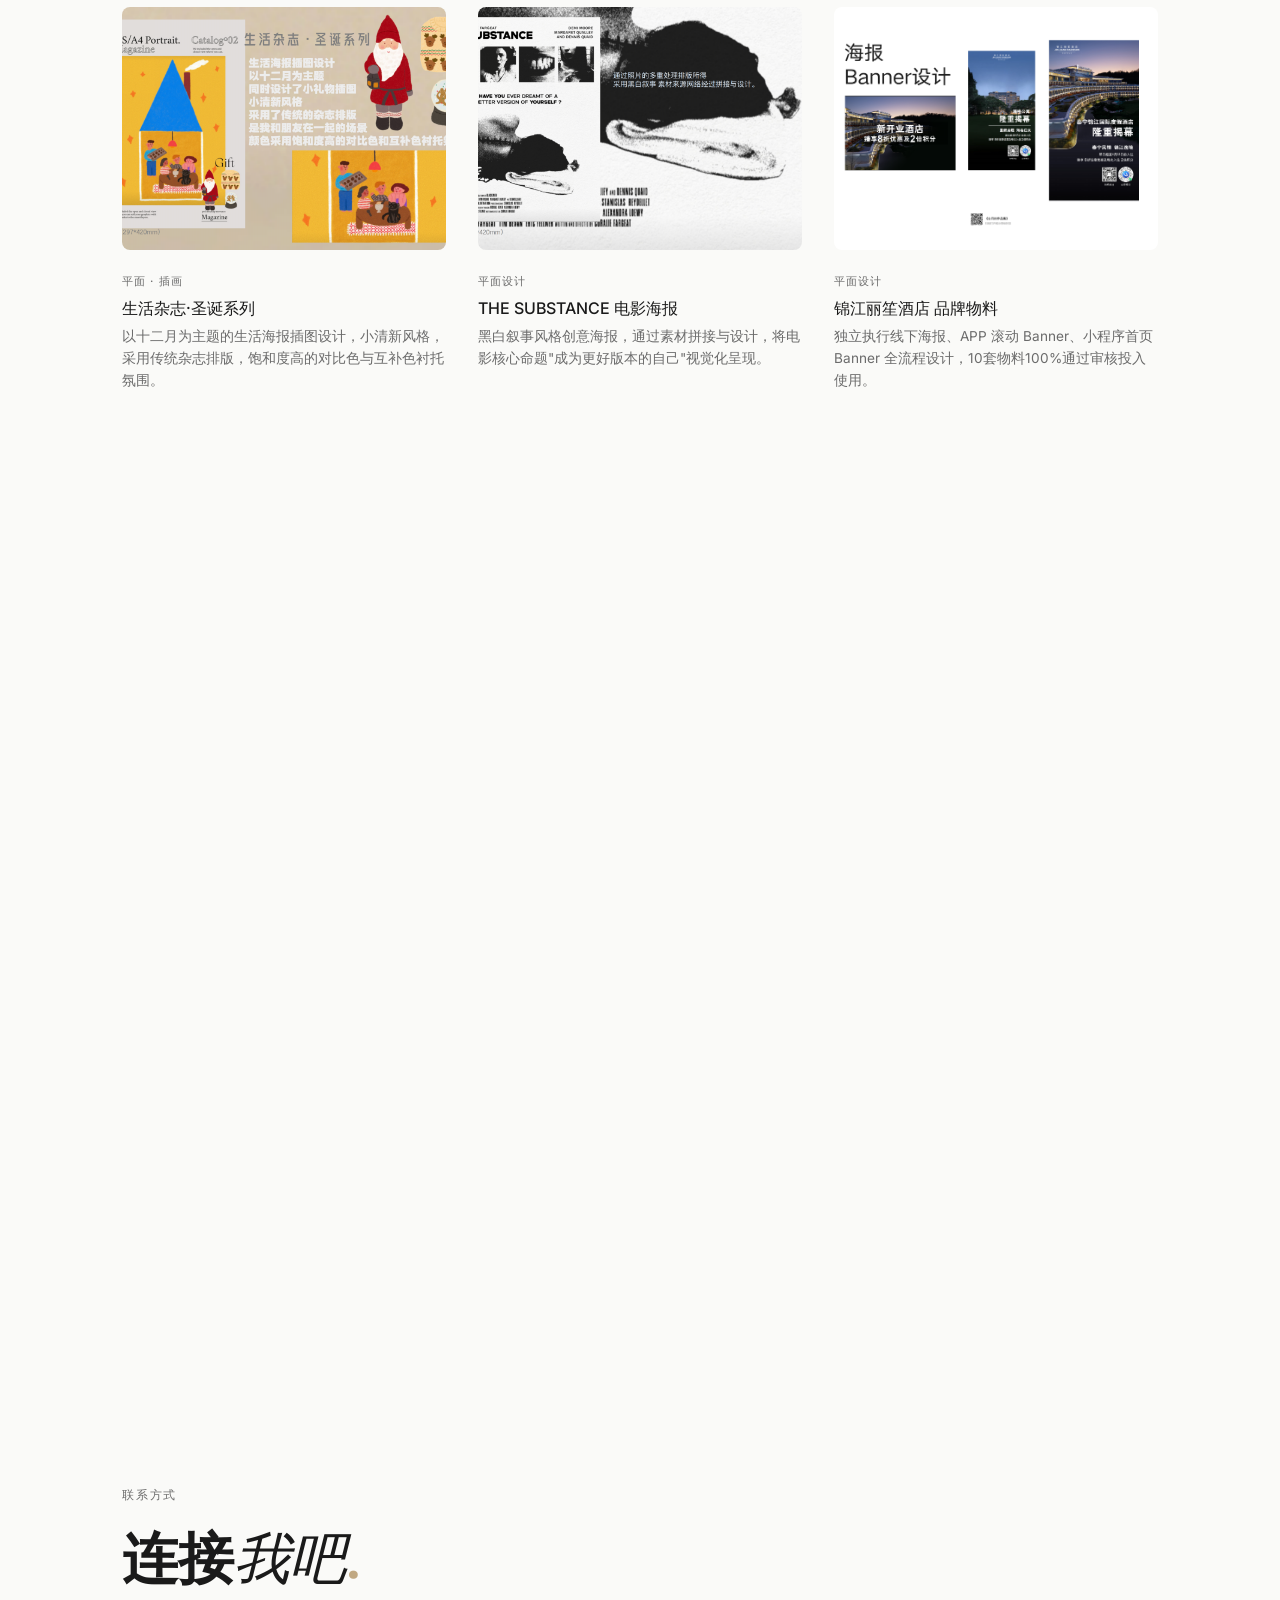
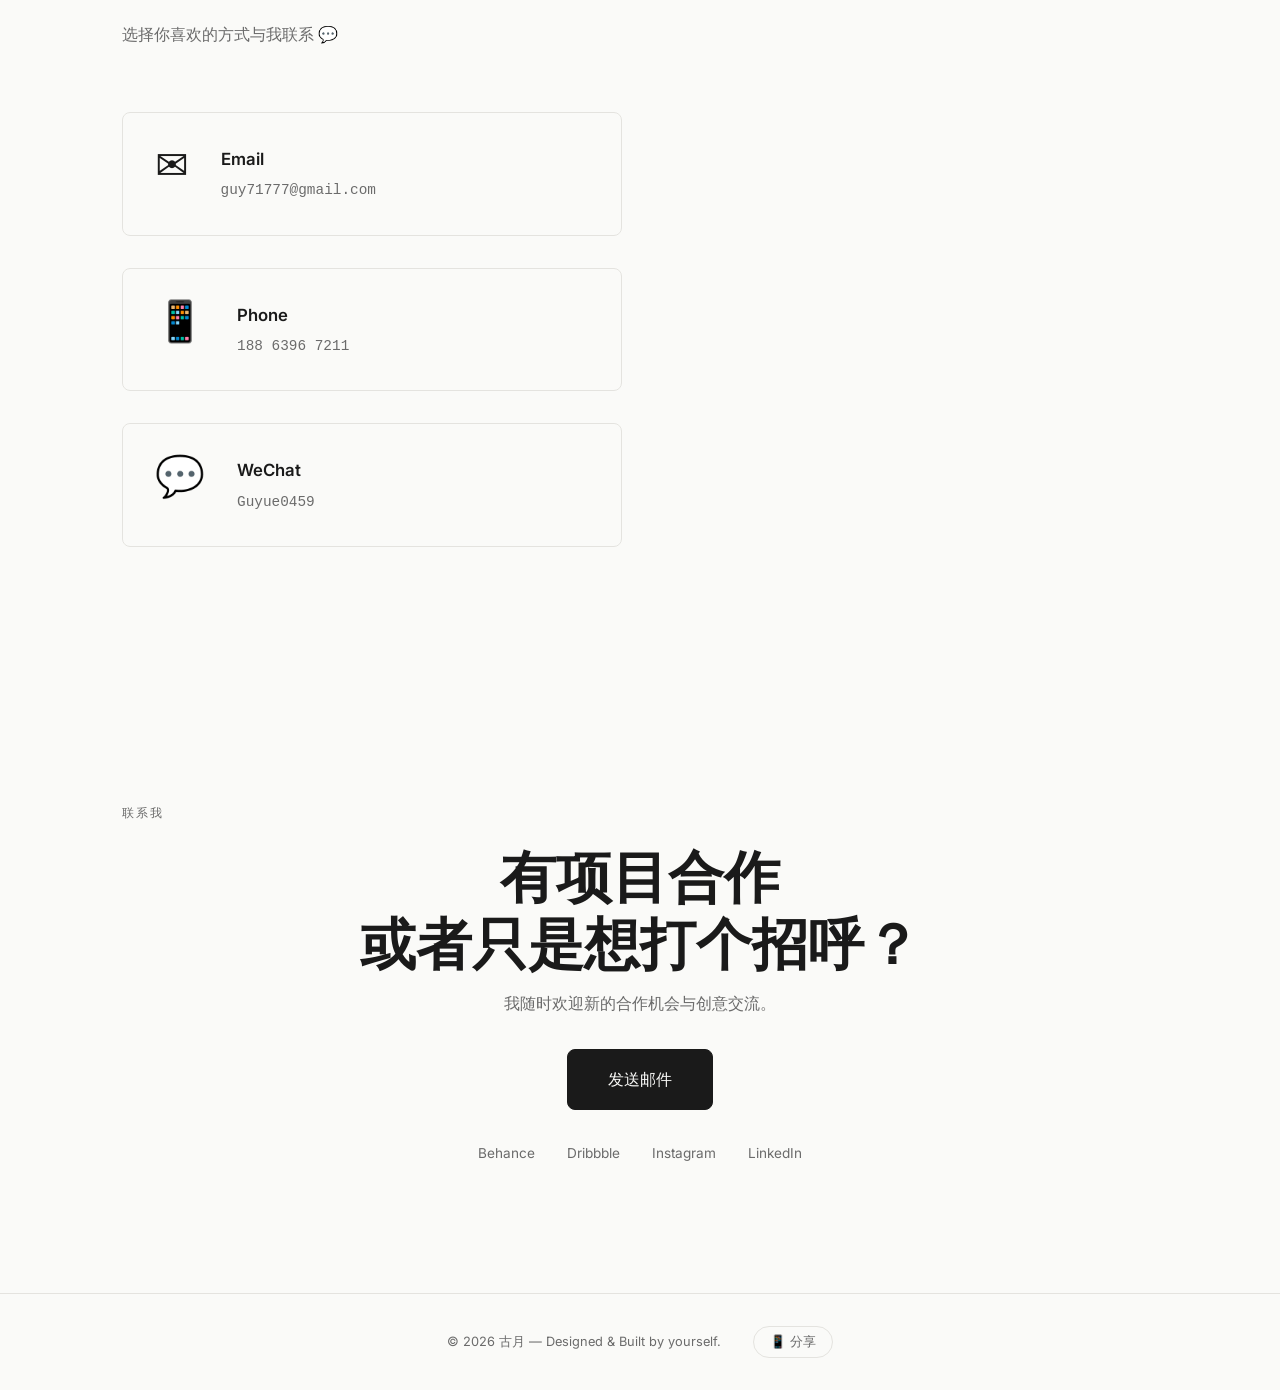
==== commit c974c9bf: "Update portfolio projects and media galleries" ====
--- a/index.html
+++ b/index.html
@@ -4,7 +4,7 @@
   <meta charset="UTF-8" />
   <meta name="viewport" content="width=device-width, initial-scale=1.0" />
   <title>Portfolio — 古月</title>
-  <meta name="description" content="古月 — 视觉设计师 & 手绘插画师，上海师范大学美术学院" />
+  <meta name="description" content="古月 — 视觉设计、交互原型与数据表达，上海师范大学美术学院" />
   <link rel="preconnect" href="https://fonts.googleapis.com" />
   <link rel="preconnect" href="https://fonts.gstatic.com" crossorigin />
   <link href="https://fonts.googleapis.com/css2?family=Inter:wght@300;400;500;600&family=Playfair+Display:ital,wght@0,600;1,400&display=swap" rel="stylesheet" />
@@ -39,6 +39,7 @@
           <li><a href="#work" data-key="nav-work">作品</a></li>
           <li><a href="#messages" data-key="nav-messages">留言</a></li>
           <li><a href="#contact" data-key="nav-contact">联系</a></li>
+          <li><a href="https://github.com/guyue0459" target="_blank" rel="noopener noreferrer" aria-label="在新标签页打开 GitHub 主页">GitHub ↗</a></li>
           <li class="nav__add-item" id="navAddBtn" style="display: none;">
             <button title="添加导航项">+</button>
           </li>
@@ -57,6 +58,7 @@
       <li><a href="#work" class="menu-link" data-key="nav-work">作品</a></li>
       <li><a href="#messages" class="menu-link" data-key="nav-messages">留言</a></li>
       <li><a href="#contact" class="menu-link" data-key="nav-contact">联系</a></li>
+      <li><a href="https://github.com/guyue0459" class="menu-link" target="_blank" rel="noopener noreferrer">GitHub ↗</a></li>
       <li class="mobile-menu__add-item" id="mobileNavAddBtn" style="display: none;">
         <button title="添加导航项">+ 添加导航</button>
       </li>
@@ -68,13 +70,13 @@
     <!-- Hero -->
     <section class="hero" id="home">
       <div class="hero__content">
-        <p class="hero__eyebrow fade-in" data-key="hero-eyebrow">Visual Designer &amp; Illustrator</p>
+        <p class="hero__eyebrow fade-in" data-key="hero-eyebrow">Visual Designer &amp; Creative Technologist</p>
         <h1 class="hero__title fade-in delay-1" data-key="hero-title">
           Hi, I'm <em>古月</em><span class="dot">.</span>
         </h1>
         <p class="hero__desc fade-in delay-2" data-key="hero-desc">
-          上海师范大学美术学院在读，兼具艺术审美与商业设计思维。<br />
-          专注品牌视觉、海报设计与手绘插画创作。
+          上海师范大学美术学院在读，以视觉设计连接品牌、产品与数据。<br />
+          关注用户增长、交互原型、AI 视觉与信息表达。
         </p>
         <div class="hero__actions fade-in delay-3">
           <a href="#work" class="btn btn--primary">查看作品</a>
@@ -93,18 +95,18 @@
         <div class="section__label">关于我</div>
         <div class="about__grid">
           <div class="about__text">
-            <h2 class="section__title" data-key="about-title">热爱<em>绘画</em>，<br />探索<em>设计</em>。</h2>
-            <p data-key="about-p1">我是一名就读于上海师范大学的美术学师范类学生，始终怀揣对绘画与艺术设计的热忱。</p>
-            <p data-key="about-p2">在创作中，我既醉心于手绘创作的细腻质感，也热衷用 PS、AI、Procreate、Figma 等软件探索数字艺术的多元可能。日常运营自媒体的经历，让我在分享中持续打磨视觉表达与内容逻辑。</p>
+            <h2 class="section__title" data-key="about-title">从<em>视觉</em>出发，<br />把想法变成<em>体验</em>。</h2>
+            <p data-key="about-p1">我就读于上海师范大学美术学院，拥有品牌视觉、用户增长物料、手绘地图、展览统筹与规划项目等多类型实践经验。</p>
+            <p data-key="about-p2">我习惯从目标与用户出发，把审美判断转化为可落地的设计系统；也持续探索 AI 素材生产、数据可视化和前端原型，让作品不仅被看见，也能够被使用和验证。</p>
             <div class="about__skills">
               <div class="skill-tag" data-key="skill-1">Photoshop</div>
               <div class="skill-tag" data-key="skill-2">Illustrator</div>
               <div class="skill-tag" data-key="skill-3">Procreate</div>
               <div class="skill-tag" data-key="skill-4">Figma</div>
-              <div class="skill-tag" data-key="skill-5">AU/PR</div>
-              <div class="skill-tag" data-key="skill-6">手绘插画</div>
-              <div class="skill-tag" data-key="skill-7">视频剪辑</div>
-              <div class="skill-tag" data-key="skill-8">自媒体运营</div>
+              <div class="skill-tag" data-key="skill-5">AI 视觉生成</div>
+              <div class="skill-tag" data-key="skill-6">数据可视化</div>
+              <div class="skill-tag" data-key="skill-7">前端原型</div>
+              <div class="skill-tag" data-key="skill-8">CAD</div>
             </div>
           </div>
           <div class="about__photo">
@@ -121,54 +123,19 @@
       <div class="container">
         <div class="section__label">实习经历</div>
         <h2 class="section__title">Work <em>Experience</em></h2>
-        <div class="exp__list" id="expList">
-
-          <div class="exp__item" data-exp-id="1">
-            <button class="item-delete-btn" data-delete-type="exp" data-delete-id="1" title="删除">×</button>
-            <div class="exp__meta">
-              <div class="exp__period" data-key="exp-1-period">2025.04 — 2025.07</div>
-              <div class="exp__tag" data-key="exp-1-tag">平面设计</div>
-            </div>
-            <div class="exp__content">
-              <h3 class="exp__company" data-key="exp-1-company">锦江丽笙酒店</h3>
-              <p class="exp__role" data-key="exp-1-role">品牌设计实习生</p>
-              <p class="exp__desc" data-key="exp-1-desc">独立执行线下海报、APP 滚动 Banner、小程序首页 Banner 全流程设计，共完成 10 套物料并 100% 通过审核投入使用。</p>
-            </div>
-          </div>
-
-          <div class="exp__item" data-exp-id="2">
-            <button class="item-delete-btn" data-delete-type="exp" data-delete-id="2" title="删除">×</button>
-            <div class="exp__meta">
-              <div class="exp__period" data-key="exp-2-period">2025.07 — 2025.10</div>
-              <div class="exp__tag" data-key="exp-2-tag">视觉设计</div>
-            </div>
-            <div class="exp__content">
-              <h3 class="exp__company" data-key="exp-2-company">上海水务规划设计院</h3>
-              <p class="exp__role" data-key="exp-2-role">视觉设计实习生</p>
-              <p class="exp__desc" data-key="exp-2-desc">参与院内宣传物料与报告的视觉设计排版，积累了专业机构品牌视觉的实战经验。</p>
-            </div>
-          </div>
-
-          <div class="exp__item" data-exp-id="3">
-            <button class="item-delete-btn" data-delete-type="exp" data-delete-id="3" title="删除">×</button>
-            <div class="exp__meta">
-              <div class="exp__period" data-key="exp-3-period">2025.10 — 2026.01</div>
-              <div class="exp__tag" data-key="exp-3-tag">UI 设计</div>
-            </div>
-            <div class="exp__content">
-              <h3 class="exp__company" data-key="exp-3-company">异乡好居</h3>
-              <p class="exp__role" data-key="exp-3-role">UI / 运营设计实习生</p>
-              <p class="exp__desc" data-key="exp-3-desc">负责平台 H5 页面、活动 Banner 及推广海报的视觉输出，深入了解互联网产品的设计规范与迭代流程。</p>
-            </div>
-          </div>
-
-        </div>
-
-        <!-- Add experience button (edit mode only) -->
-        <button class="add-item-btn" id="addExpBtn">
-          <span class="add-item-btn__icon">+</span>
-          <span>添加经历</span>
-        </button>
+        <div class="exp__list exp__list--compact" id="expList">
+          <div class="exp__item" data-exp-id="1"><div class="exp__period" data-key="exp-1-period">2026.01 — 2026.06</div><p class="exp__line"><strong data-key="exp-1-company">回响科技</strong><span data-key="exp-1-role">用户增长视觉设计实习生</span><span data-key="exp-1-desc">负责拉新与转化视觉物料、投放素材的数据迭代，参与比价小程序视觉配套与 AI 素材生产，并搭建内部素材资源库。</span></p></div>
+          <div class="exp__item" data-exp-id="2"><div class="exp__period" data-key="exp-2-period">2025.06 — 2025.10</div><p class="exp__line"><strong data-key="exp-2-company">上海水务设计规划院</strong><span data-key="exp-2-role">项目助理</span><span data-key="exp-2-desc">参与城市河道蓝线规划专项，完成资料整理、现场踏勘及 CAD 规划草图绘制，把复杂现场信息转化为清晰的规划材料。</span></p></div>
+          <div class="exp__item" data-exp-id="3"><div class="exp__period" data-key="exp-3-period">2025.10 — 2025.11</div><p class="exp__line"><strong data-key="exp-3-company">异乡好居</strong><span data-key="exp-3-role">视觉设计项目</span><span data-key="exp-3-desc">独立完成 15 套留学生公寓手绘地图，补充租房宣传视觉素材，以更直观的信息表达支持房源转化。</span></p></div>
+          <div class="exp__item" data-exp-id="4"><div class="exp__period" data-key="exp-4-period">2025.04 — 2025.05</div><p class="exp__line"><strong data-key="exp-4-company">“心象 2”美术展</strong><span data-key="exp-4-role">展务负责人</span><span data-key="exp-4-desc">统筹布展、线上宣发、开幕与撤展全流程，协调人员、作品与现场节奏，确保展览完整落地。</span></p></div>
+          <div class="exp__item" data-exp-id="5"><div class="exp__period" data-key="exp-5-period">2025.02 — 2025.03</div><p class="exp__line"><strong data-key="exp-5-company">锦江丽笙酒店</strong><span data-key="exp-5-role">品牌视觉设计项目</span><span data-key="exp-5-desc">独立设计线上与线下全渠道宣传 Banner，统一品牌视觉表达，并适配不同传播场景。</span></p></div>
+          <div class="exp__item" data-exp-id="6"><div class="exp__period" data-key="exp-6-period">2024.04 — 2024.05</div><p class="exp__line"><strong data-key="exp-6-company">江海证券</strong><span data-key="exp-6-role">党建 Logo 设计项目</span><span data-key="exp-6-desc">融合金融与党建元素完成 Logo 全流程设计，最终延展并落地至 50 余类宣传场景。</span></p></div>
+          <div class="exp__item" data-exp-id="7"><div class="exp__period" data-key="exp-7-period">2024.04 — 至今</div><p class="exp__line"><strong data-key="exp-7-company">上海师范大学辩论队</strong><span data-key="exp-7-role">领队</span><span data-key="exp-7-desc">统筹队员招募、训练与校际赛事组织，在长期协作中持续锻炼沟通、统筹与公共表达能力。</span></p></div>
+          <div class="exp__item" data-exp-id="8"><div class="exp__period" data-key="exp-8-period">2024.10</div><p class="exp__line"><strong data-key="exp-8-company">中华艺术宫</strong><span data-key="exp-8-role">撤展负责人</span><span data-key="exp-8-desc">负责美院参展艺术品的打包、运输与清点协调，实现全部展品零损坏交接。</span></p></div>
+          <div class="exp__item" data-exp-id="9"><div class="exp__period" data-key="exp-9-period">持续迭代</div><p class="exp__line"><strong data-key="exp-9-company">校园比价小程序</strong><span data-key="exp-9-role">独立产品实践</span><span data-key="exp-9-desc">独立搭建并持续迭代比价小程序；发布实操教程笔记获得 10 万+曝光，并从反馈中识别垂直用户需求。</span></p></div>
+        </div>
+
+        <button class="add-item-btn exp__legacy-add" id="addExpBtn" aria-hidden="true" tabindex="-1"><span>添加经历</span></button>
       </div>
     </section>
 
@@ -184,9 +151,37 @@
 
         <div class="work__grid" id="workGrid">
 
+          <article class="work__card work__card--live" data-category="ui" data-card-id="12">
+            <div class="card__img card__img--12">
+              <img src="images/moon-tarot-cover.png" alt="月引塔罗互动网站界面" />
+              <div class="card__img-edit-hint">点击更换图片</div>
+              <div class="card__overlay"><a href="tarot/index.html" class="card__link" data-live-project target="_blank" rel="noopener">进入占卜 ↗</a></div>
+              <button class="item-delete-btn" data-delete-type="card" data-delete-id="12" title="删除">×</button>
+            </div>
+            <div class="card__info">
+              <span class="card__tag" data-key="card-12-tag">互动网页 · UI / UX</span>
+              <h3 class="card__title" data-key="card-12-title">月引 · 原创塔罗体验</h3>
+              <p class="card__desc" data-key="card-12-desc">从视觉、动效到交互完整设计的响应式塔罗网站，包含抽牌仪式、AI 解读指令、占卜簿与礼物互动。</p>
+            </div>
+          </article>
+
+          <article class="work__card work__card--live" data-category="ui" data-card-id="13">
+            <div class="card__img card__img--13">
+              <img src="images/ito-process-cover.svg" alt="ITO 制程分析交互数据页面" />
+              <div class="card__img-edit-hint">点击更换图片</div>
+              <div class="card__overlay"><a href="ito-process-analysis/index.html#analysis" class="card__link" data-live-project target="_blank" rel="noopener">查看分析 ↗</a></div>
+              <button class="item-delete-btn" data-delete-type="card" data-delete-id="13" title="删除">×</button>
+            </div>
+            <div class="card__info">
+              <span class="card__tag" data-key="card-13-tag">数据可视化 · 交互原型</span>
+              <h3 class="card__title" data-key="card-13-title">ITO Process Analysis</h3>
+              <p class="card__desc" data-key="card-13-desc">以 12,480 条模拟制造记录构建制程分析界面，呈现良率趋势、缺陷 Pareto、膜阻热力图与工艺节点追溯。</p>
+            </div>
+          </article>
+
           <article class="work__card" data-category="graphic" data-card-id="1">
-            <div class="card__img card__img--1">
-              <img src="images/work-1.png" alt="LADY SNOWBLOOD 电影海报" />
+            <div class="card__img card__img--1 card__img--portfolio-page">
+              <img src="images/lady-snowblood-portfolio-new.jpeg" alt="LADY SNOWBLOOD 电影海报设计展示" />
               <div class="card__img-edit-hint">点击更换图片</div>
               <div class="card__overlay"><a href="#" class="card__link">查看作品 →</a></div>
               <button class="item-delete-btn" data-delete-type="card" data-delete-id="1" title="删除">×</button>
@@ -227,8 +222,8 @@
           </article>
 
           <article class="work__card" data-category="graphic" data-card-id="4">
-            <div class="card__img card__img--4">
-              <img src="images/work-4.png" alt="锦江丽笙酒店 品牌物料" />
+            <div class="card__img card__img--4 card__img--portfolio-page">
+              <img src="images/jinjiang-radisson-portfolio.png" alt="锦江丽笙酒店海报与 Banner 品牌物料" />
               <div class="card__img-edit-hint">点击更换图片</div>
               <div class="card__overlay"><a href="#" class="card__link">查看作品 →</a></div>
               <button class="item-delete-btn" data-delete-type="card" data-delete-id="4" title="删除">×</button>
@@ -241,72 +236,58 @@
           </article>
 
           <article class="work__card" data-category="ui" data-card-id="5">
-            <div class="card__img card__img--5">
-              <img src="images/work-5.png" alt="健身小程序 UI" />
+            <div class="card__img card__img--5 card__img--portfolio-page">
+              <img src="images/mental-health-ui-portfolio.png" alt="Sanctuary 心理健康 App UI 界面设计" />
               <div class="card__img-edit-hint">点击更换图片</div>
               <div class="card__overlay"><a href="#" class="card__link">查看作品 →</a></div>
               <button class="item-delete-btn" data-delete-type="card" data-delete-id="5" title="删除">×</button>
             </div>
             <div class="card__info">
-              <span class="card__tag" data-key="card-5-tag">UI 设计</span>
-              <h3 class="card__title" data-key="card-5-title">健身小程序 UI 界面设计</h3>
-              <p class="card__desc" data-key="card-5-desc">微信健身小程序界面交互设计，涵盖运动打卡、数据记录、社区互动等核心功能模块的移动端 UI 设计。</p>
+              <span class="card__tag" data-key="card-5-tag">UI / UX · 心理健康</span>
+              <h3 class="card__title" data-key="card-5-title">Sanctuary 心理健康 App UI</h3>
+              <p class="card__desc" data-key="card-5-desc">围绕情绪签到、冥想内容、成长连续记录与陪伴式反馈，设计柔和、游戏化的心理健康移动端体验。</p>
+            </div>
+          </article>
+
+          <article class="work__card" data-category="ui" data-card-id="14" data-gallery="images/booking-miniapp-frontend.png|images/booking-miniapp-backend.png|images/booking-miniapp-website.png">
+            <div class="card__img card__img--5 card__img--portfolio-page">
+              <img src="images/booking-miniapp-frontend.png" alt="预约小程序前端、后端与网站设计" />
+              <div class="card__img-edit-hint">点击更换图片</div>
+              <div class="card__overlay"><a href="#" class="card__link">滑动查看 3 张 →</a></div>
+              <button class="item-delete-btn" data-delete-type="card" data-delete-id="14" title="删除">×</button>
+            </div>
+            <div class="card__info">
+              <span class="card__tag" data-key="card-14-tag">小程序 · 前后端</span>
+              <h3 class="card__title" data-key="card-14-title">预约小程序与个人网站</h3>
+              <p class="card__desc" data-key="card-14-desc">涵盖预约小程序前端流程、后台服务管理与个人作品网站搭建，以完整页面组展示产品设计和落地能力。</p>
             </div>
           </article>
 
           <article class="work__card" data-category="painting" data-card-id="8">
-            <div class="card__img card__img--8">
-              <img src="images/work-8.png" alt="绘画系列·国画" />
+            <div class="card__img card__img--8 card__img--portfolio-page">
+              <img src="images/oil-painting-portfolio.png" alt="古月油画作品系列" />
               <div class="card__img-edit-hint">点击更换图片</div>
               <div class="card__overlay"><a href="#" class="card__link">查看作品 →</a></div>
               <button class="item-delete-btn" data-delete-type="card" data-delete-id="8" title="删除">×</button>
             </div>
             <div class="card__info">
-              <span class="card__tag" data-key="card-8-tag">绘画</span>
-              <h3 class="card__title" data-key="card-8-title">绘画系列·油画 / 国画 / 版画</h3>
-              <p class="card__desc" data-key="card-8-desc">涵盖油画（具象与抽象）、国画（工笔花鸟）、版画、板绘等多种媒介的综合绘画作品创作。</p>
-            </div>
-          </article>
-
-          <article class="work__card" data-category="animation" data-card-id="9">
-            <div class="card__img card__img--1">
-              <img src="images/work-1.png" alt="动画项目示意" />
-              <div class="card__img-edit-hint">点击更换图片</div>
-              <div class="card__overlay"><a href="#" class="card__link">查看作品 →</a></div>
+              <span class="card__tag" data-key="card-8-tag">绘画 · 油画</span>
+              <h3 class="card__title" data-key="card-8-title">油画作品系列</h3>
+              <p class="card__desc" data-key="card-8-desc">以色彩、肌理与具象角色探索情绪表达，呈现抽象风景与小幅人物油画作品。</p>
+            </div>
+          </article>
+
+          <article class="work__card" data-category="animation" data-card-id="9" data-videos="videos/aigc-background.mp4|videos/aigc-animation-02.mov">
+            <div class="card__img card__img--1 card__img--portfolio-page">
+              <img src="images/aigc-animation-cover-new.png" alt="AIGC 动画视频项目展示" />
+              <div class="card__img-edit-hint">点击更换图片</div>
+              <div class="card__overlay"><a href="#" class="card__link">播放 2 个视频 →</a></div>
               <button class="item-delete-btn" data-delete-type="card" data-delete-id="9" title="删除">×</button>
             </div>
             <div class="card__info">
-              <span class="card__tag" data-key="card-9-tag">动画 / 视频</span>
-              <h3 class="card__title" data-key="card-9-title">动画短片 Demo</h3>
-              <p class="card__desc" data-key="card-9-desc">短片动画演示项目，包含故事板、运动设计与渲染效果，展示动态品牌插画风格。</p>
-            </div>
-          </article>
-
-          <article class="work__card" data-category="photography" data-card-id="10">
-            <div class="card__img card__img--2">
-              <img src="images/work-2.png" alt="摄影作品集" />
-              <div class="card__img-edit-hint">点击更换图片</div>
-              <div class="card__overlay"><a href="#" class="card__link">查看作品 →</a></div>
-              <button class="item-delete-btn" data-delete-type="card" data-delete-id="10" title="删除">×</button>
-            </div>
-            <div class="card__info">
-              <span class="card__tag" data-key="card-10-tag">摄影</span>
-              <h3 class="card__title" data-key="card-10-title">摄影系列·城市与人文</h3>
-              <p class="card__desc" data-key="card-10-desc">街头摄影与人文故事捕捉，强调光影与构图，通过镜头讲述城市生活记忆。</p>
-            </div>
-          </article>
-
-          <article class="work__card" data-category="other" data-card-id="11">
-            <div class="card__img card__img--3">
-              <img src="images/work-3.png" alt="跨界设计实验" />
-              <div class="card__img-edit-hint">点击更换图片</div>
-              <div class="card__overlay"><a href="#" class="card__link">查看作品 →</a></div>
-              <button class="item-delete-btn" data-delete-type="card" data-delete-id="11" title="删除">×</button>
-            </div>
-            <div class="card__info">
-              <span class="card__tag" data-key="card-11-tag">其他</span>
-              <h3 class="card__title" data-key="card-11-title">跨界创意实验</h3>
-              <p class="card__desc" data-key="card-11-desc">跨领域视觉实验，结合互动设计与装置艺术探索感官表达与用户体验。</p>
+              <span class="card__tag" data-key="card-9-tag">AIGC · 动画视频</span>
+              <h3 class="card__title" data-key="card-9-title">AIGC 动画视频</h3>
+              <p class="card__desc" data-key="card-9-desc">将 AI 生成角色与场景用于新品预测和产品宣发，完成视觉设定、镜头素材与动态内容实验。</p>
             </div>
           </article>
 
@@ -421,7 +402,7 @@
     <button class="edit-trigger-btn" id="editBtn">✏ 编辑</button>
   </div>
 
-  <script src="js/main.js"></script>
+  <script src="js/main.js?v=tarot-entry-1"></script>
   <script src="js/interactions.js"></script>
   <script src="https://cdn.jsdelivr.net/npm/gsap@3.13.0/dist/gsap.min.js"></script>
   <script src="https://cdn.jsdelivr.net/npm/gsap@3.13.0/dist/ScrollTrigger.min.js"></script>
--- a/css/style.css
+++ b/css/style.css
@@ -57,6 +57,23 @@
 ul { list-style: none; }
 
 img { display: block; max-width: 100%; }
+
+.work__card--live .card__img::after {
+  content: 'LIVE';
+  position: absolute;
+  z-index: 3;
+  top: 1rem;
+  right: 1rem;
+  padding: .32rem .55rem;
+  color: #f5f4ef;
+  background: #151924;
+  border: 1px solid rgba(255,255,255,.32);
+  border-radius: 999px;
+  font-size: .62rem;
+  font-weight: 600;
+  letter-spacing: .14em;
+  pointer-events: none;
+}
 
 /* ========================================
    ENTRY / CRT SIGNAL
@@ -523,6 +540,7 @@
    ======================================== */
 .filter {
   display: flex;
+  flex-wrap: wrap;
   gap: var(--space-xs);
   margin-bottom: var(--space-lg);
 }
@@ -899,13 +917,73 @@
 .exp__list {
   display: flex;
   flex-direction: column;
+  max-width: 980px;
+}
+
+.exp__list--summary {
+  display: block;
+  max-width: 760px;
+}
+
+.exp__summary {
+  margin: 0;
+  font-size: clamp(1rem, 1.6vw, 1.3rem);
+  line-height: 1.8;
+  color: var(--color-text-muted);
+}
+
+.exp__legacy-add,
+body.edit-mode .exp__legacy-add {
+  display: none;
+}
+
+.exp__list--compact {
+  max-width: none;
+}
+
+.exp__list--compact .exp__item {
+  grid-template-columns: 128px minmax(0, 1fr);
+  gap: 1.2rem;
+  padding: 0.55rem 0;
+}
+
+.exp__line {
+  display: grid;
+  grid-template-columns: minmax(130px, 0.65fr) minmax(130px, 0.75fr) minmax(300px, 2.6fr);
+  gap: 1rem;
+  align-items: baseline;
+  margin: 0;
+  font-size: 0.78rem;
+  line-height: 1.5;
+  color: var(--color-text-muted);
+}
+
+.exp__line strong {
+  color: var(--color-text);
+  font-size: 0.84rem;
+  font-weight: 500;
+}
+
+@media (max-width: 768px) {
+  .exp__list--compact .exp__item {
+    grid-template-columns: 1fr;
+    gap: 0.25rem;
+    padding: 0.75rem 0;
+  }
+
+  .exp__line {
+    grid-template-columns: 1fr;
+    gap: 0.12rem;
+    font-size: 0.8rem;
+  }
 }
 
 .exp__item {
   display: grid;
-  grid-template-columns: 160px 1fr;
-  gap: var(--space-lg);
-  padding: var(--space-md) 0;
+  grid-template-columns: 150px minmax(0, 1fr);
+  align-items: baseline;
+  gap: var(--space-sm);
+  padding: 0.9rem 0;
   border-bottom: 1px solid var(--color-border);
 }
 
@@ -914,53 +992,69 @@
 }
 
 .exp__meta {
-  padding-top: 0.2em;
+  padding: 0;
 }
 
 .exp__period {
-  font-size: 0.78rem;
+  font-size: 0.76rem;
   color: var(--color-text-muted);
   letter-spacing: 0.03em;
-  margin-bottom: 0.5rem;
+  margin: 0;
+  white-space: nowrap;
 }
 
 .exp__tag {
-  display: inline-block;
-  font-size: 0.7rem;
+  display: none;
+}
+
+.exp__content {
+  display: flex;
+  align-items: baseline;
+  gap: 0.65rem;
+  min-width: 0;
+}
+
+.exp__company {
+  flex: 0 0 auto;
+  font-size: 0.94rem;
   font-weight: 500;
-  letter-spacing: 0.1em;
-  text-transform: uppercase;
-  color: var(--color-text-muted);
-  border: 1px solid var(--color-border);
-  border-radius: 100px;
-  padding: 0.2rem 0.65rem;
-}
-
-.exp__company {
-  font-size: 1.05rem;
-  font-weight: 500;
-  margin-bottom: 0.2rem;
+  margin: 0;
 }
 
 .exp__role {
   font-size: 0.8rem;
   color: var(--color-text-muted);
-  letter-spacing: 0.06em;
-  text-transform: uppercase;
-  margin-bottom: 0.65rem;
+  letter-spacing: 0.02em;
+  margin: 0;
+  white-space: nowrap;
 }
 
 .exp__desc {
-  font-size: 0.88rem;
-  color: var(--color-text-muted);
-  line-height: 1.75;
-  max-width: 52ch;
+  font-size: 0.8rem;
+  color: var(--color-text-muted);
+  line-height: 1.55;
+  margin: 0;
+  overflow: hidden;
+  text-overflow: ellipsis;
+  white-space: nowrap;
 }
 
 @media (max-width: 768px) {
   .exp__item {
     grid-template-columns: 1fr;
-    gap: var(--space-xs);
+    gap: 0.35rem;
+    padding: 1rem 0;
+  }
+
+  .exp__content {
+    flex-wrap: wrap;
+    gap: 0.25rem 0.55rem;
+  }
+
+  .exp__desc {
+    flex-basis: 100%;
+    white-space: normal;
+    overflow: visible;
   }
 }
 
@@ -1771,3 +1865,39 @@
 body:not(.edit-mode) .work__card {
   cursor: pointer;
 }
+
+/* Full portfolio spreads keep their original presentation layout inside cards. */
+.card__img--portfolio-page {
+  background: #fff;
+}
+
+.card__img--portfolio-page img {
+  object-fit: contain;
+}
+
+.lightbox__video {
+  width: 100%;
+  max-height: 70vh;
+  background: #090909;
+}
+
+.lightbox__video[hidden],
+.lightbox__image[hidden] {
+  display: none;
+}
+
+.lightbox__image-wrap {
+  position: relative;
+}
+
+.lightbox__counter {
+  position: absolute;
+  right: 0.8rem;
+  bottom: 0.8rem;
+  padding: 0.3rem 0.65rem;
+  border-radius: 999px;
+  background: rgba(0, 0, 0, 0.62);
+  color: #fff;
+  font-size: 0.72rem;
+  letter-spacing: 0.06em;
+}
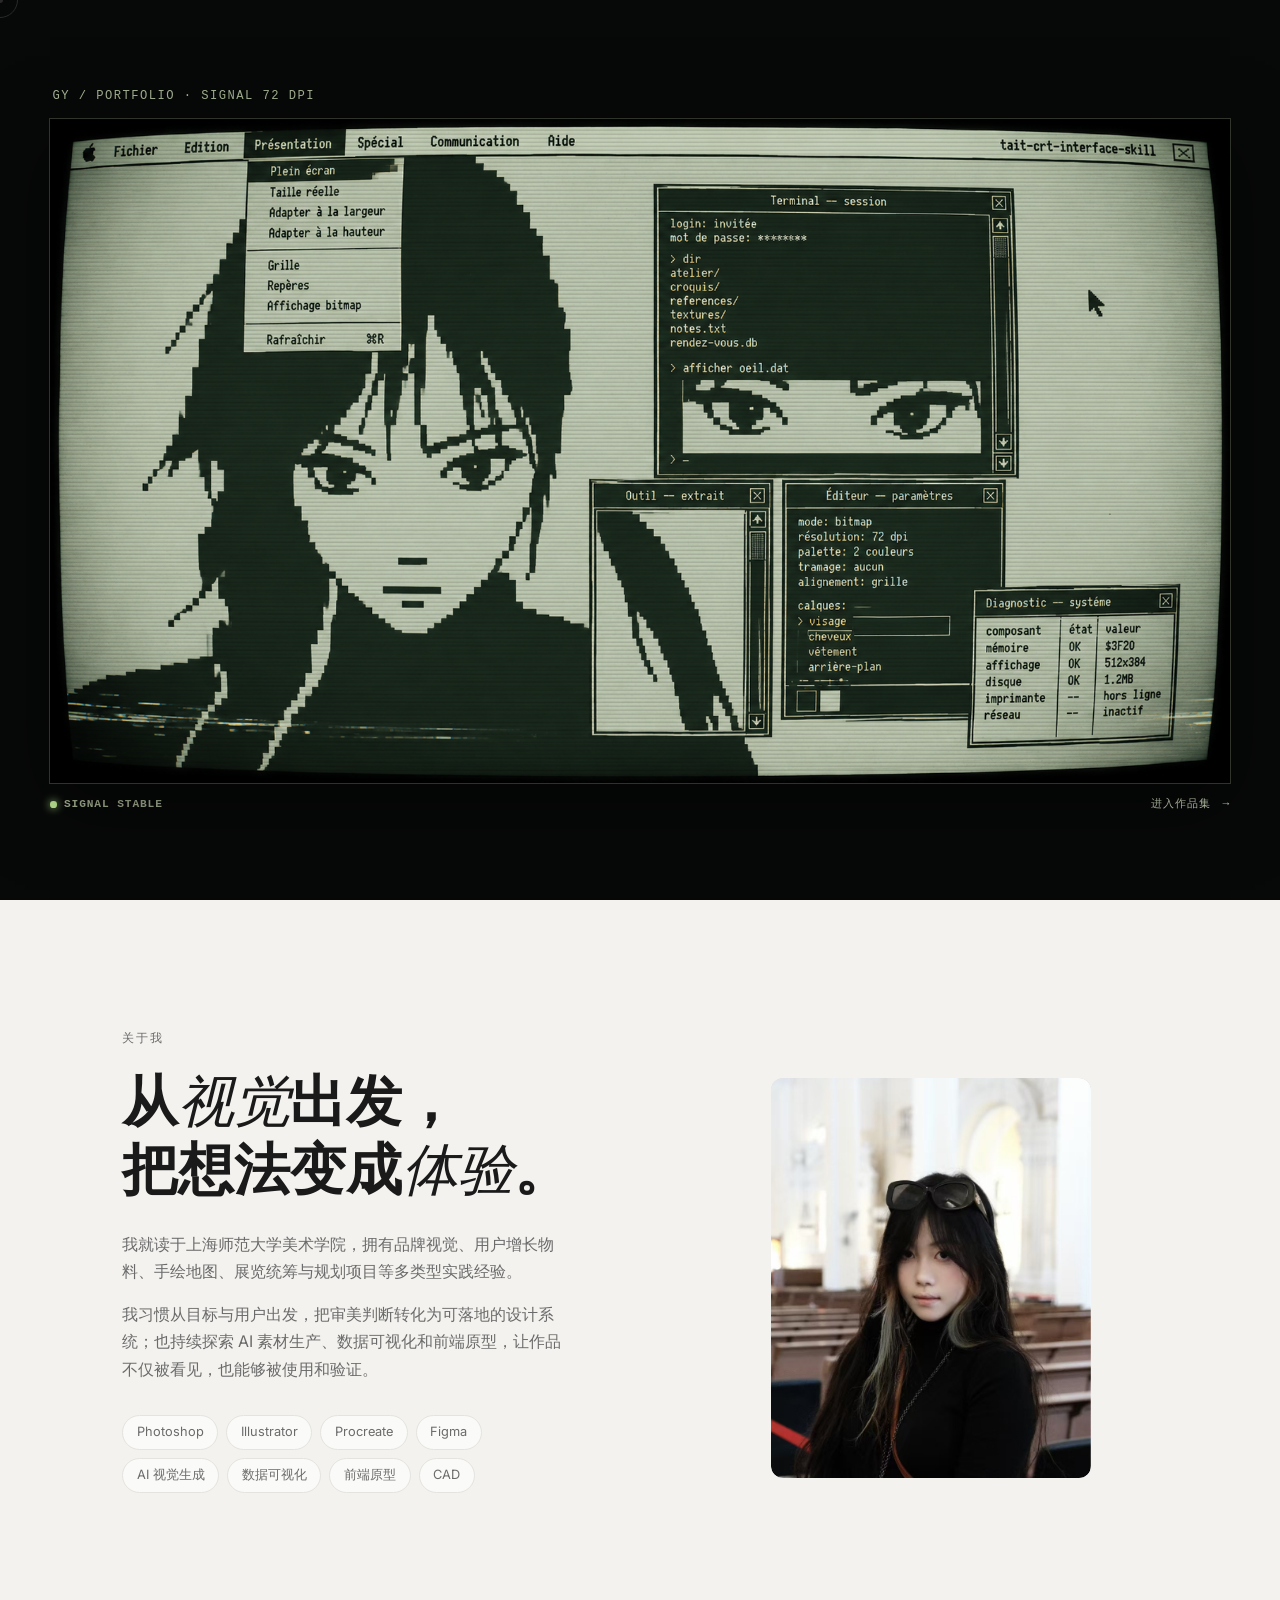
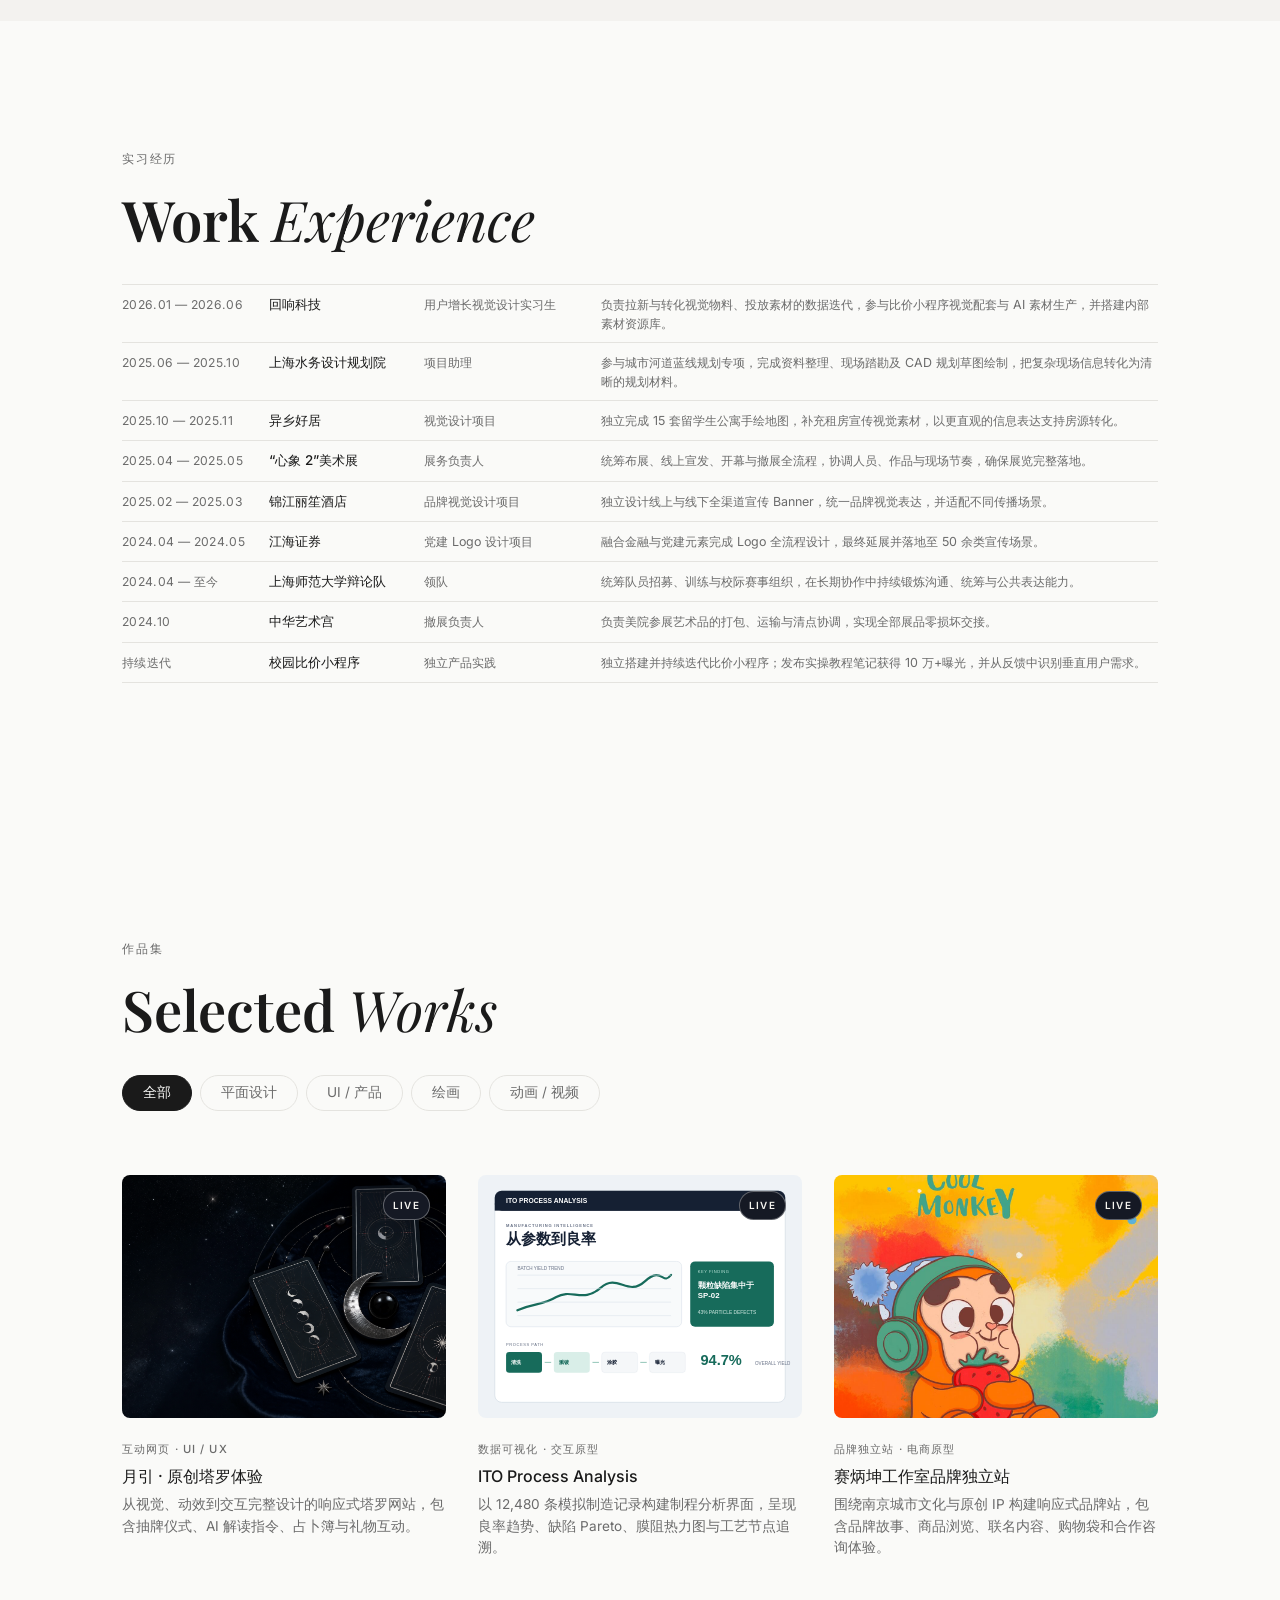
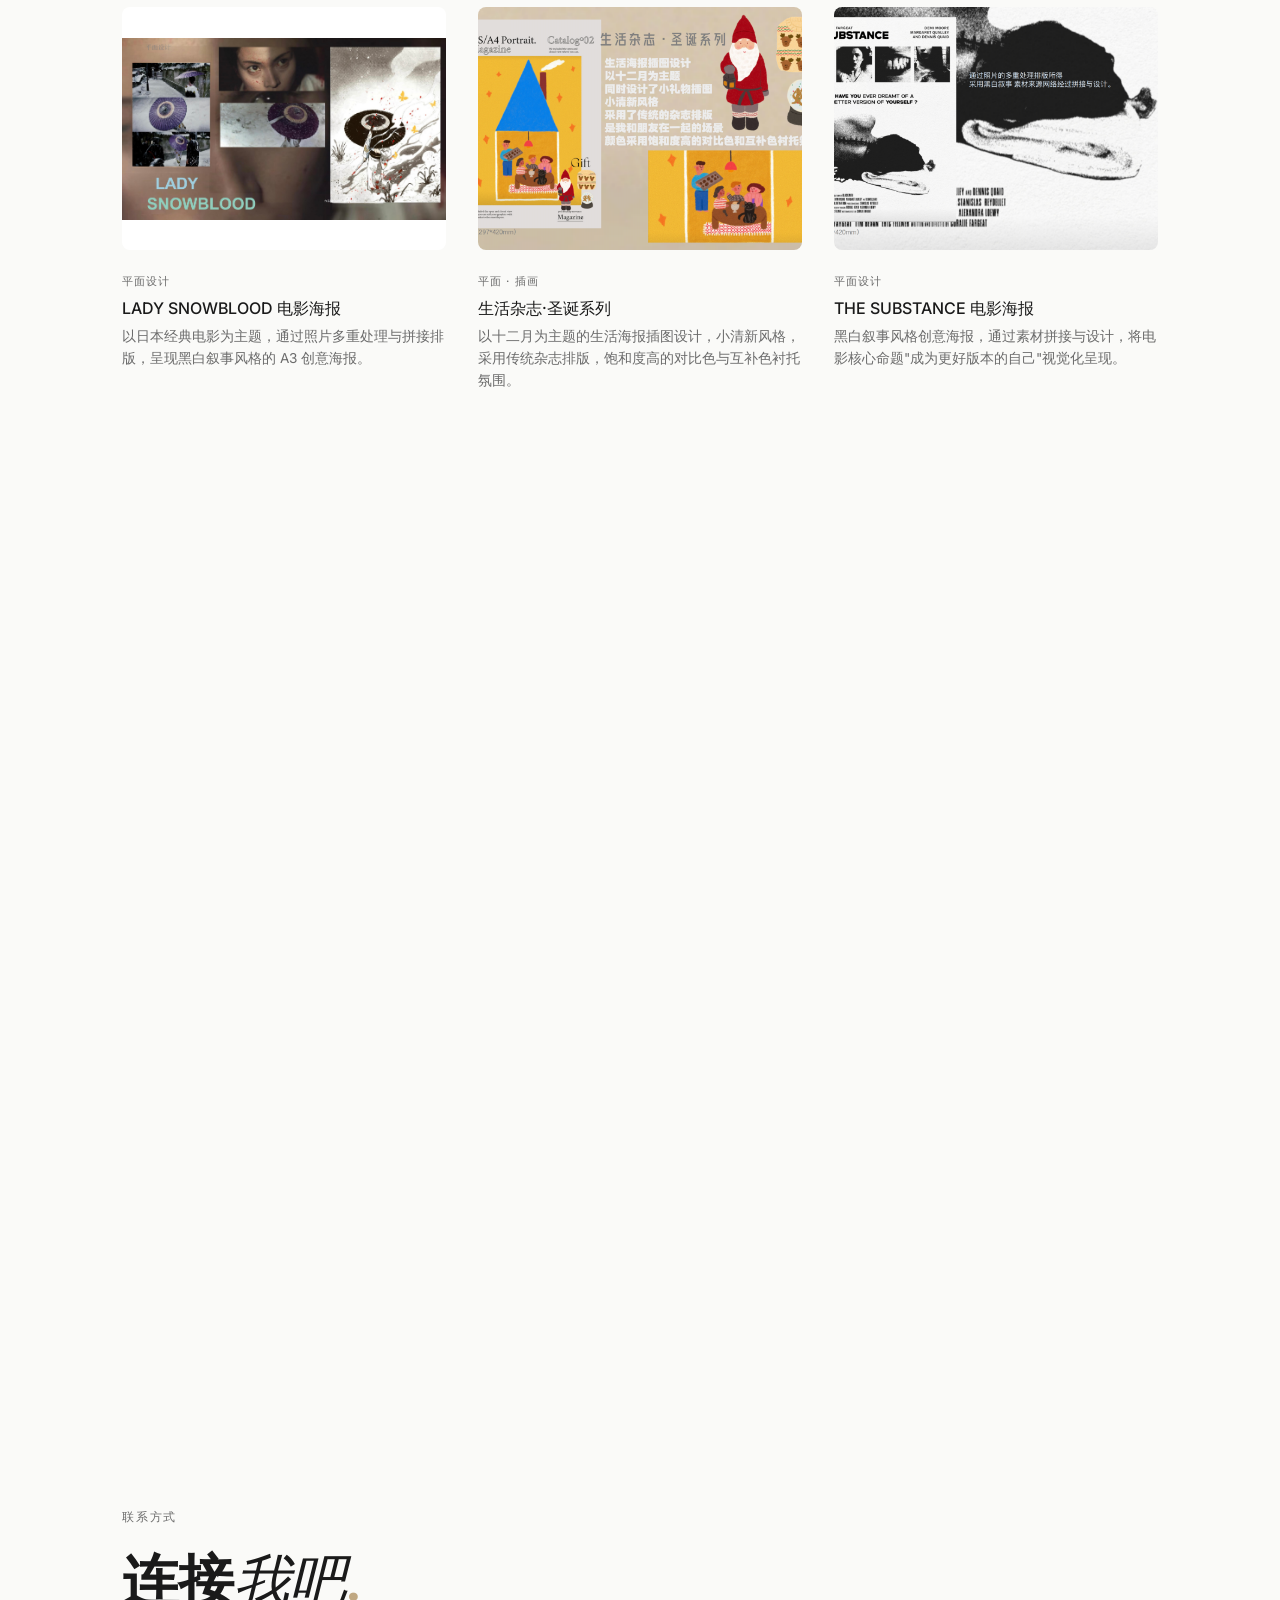
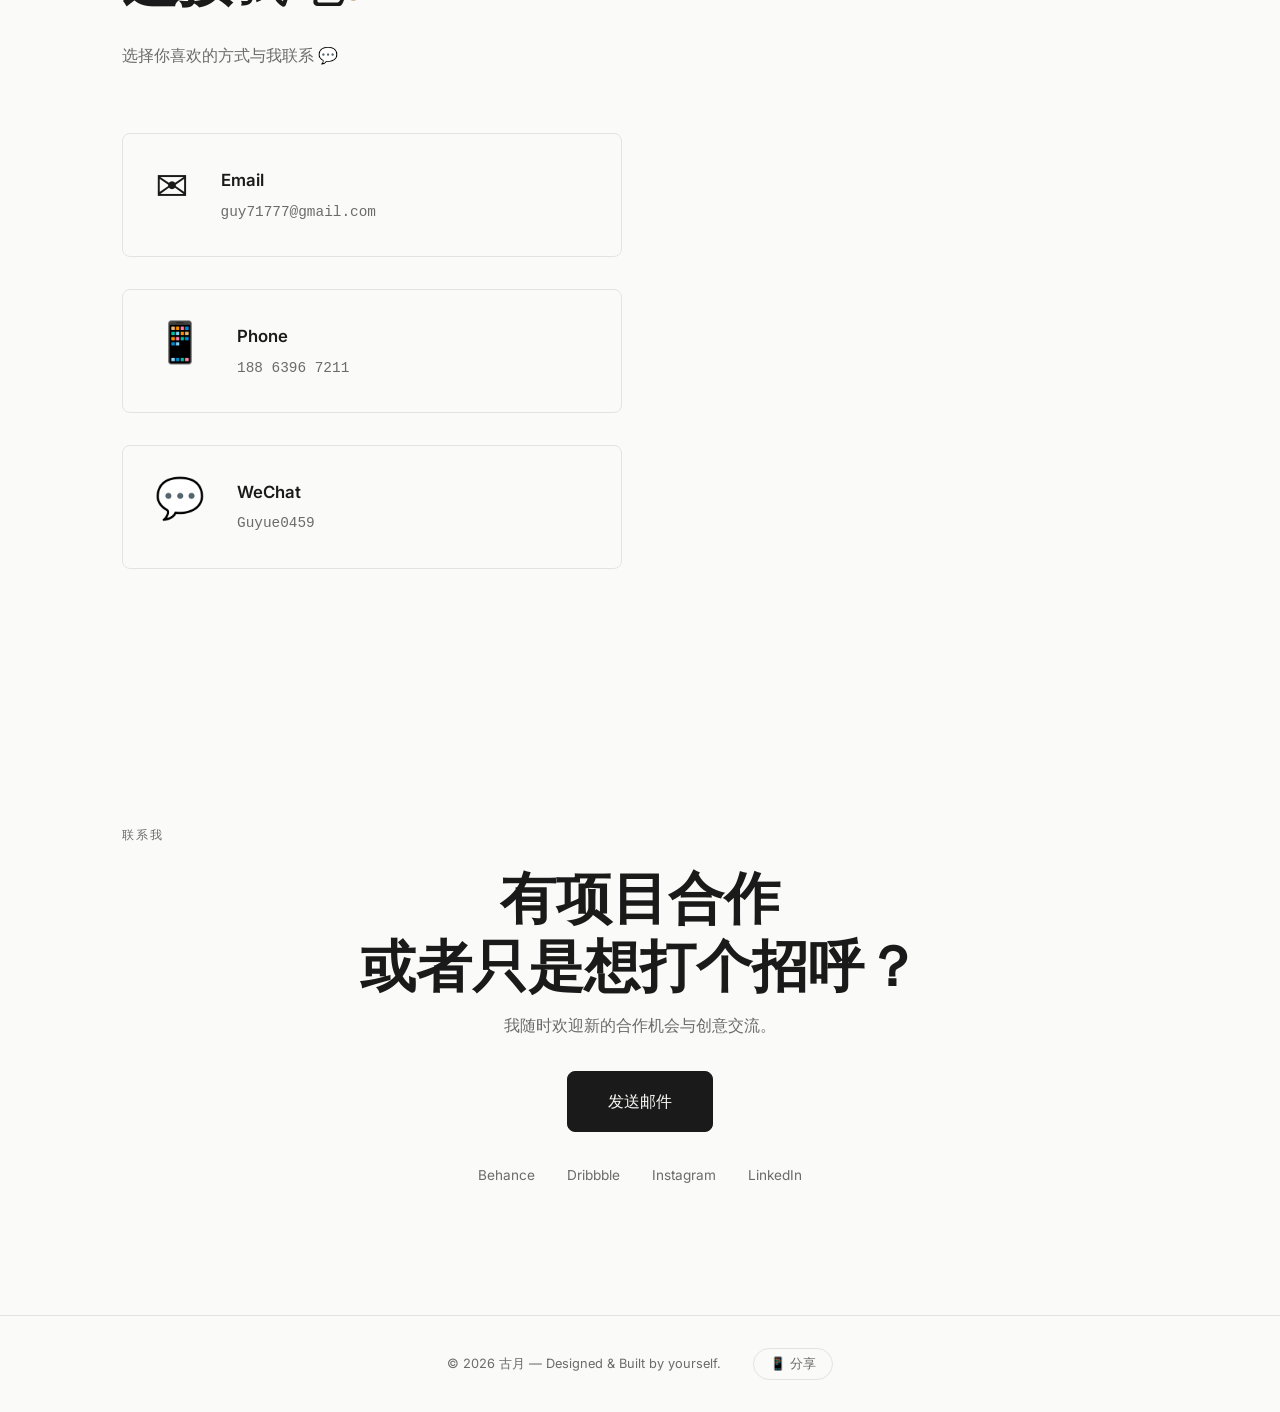
==== commit 45f3bff9: "Add Saibingkun brand storefront" ====
--- a/index.html
+++ b/index.html
@@ -179,6 +179,20 @@
             </div>
           </article>
 
+          <article class="work__card work__card--live" data-category="ui" data-card-id="15">
+            <div class="card__img card__img--15">
+              <img src="images/saibingkun-store-cover.jpg" alt="赛炳坤工作室品牌独立站" />
+              <div class="card__img-edit-hint">点击更换图片</div>
+              <div class="card__overlay"><a href="saibingkun-store/index.html" class="card__link" data-live-project target="_blank" rel="noopener">进入品牌独立站 ↗</a></div>
+              <button class="item-delete-btn" data-delete-type="card" data-delete-id="15" title="删除">×</button>
+            </div>
+            <div class="card__info">
+              <span class="card__tag" data-key="card-15-tag">品牌独立站 · 电商原型</span>
+              <h3 class="card__title" data-key="card-15-title">赛炳坤工作室品牌独立站</h3>
+              <p class="card__desc" data-key="card-15-desc">围绕南京城市文化与原创 IP 构建响应式品牌站，包含品牌故事、商品浏览、联名内容、购物袋和合作咨询体验。</p>
+            </div>
+          </article>
+
           <article class="work__card" data-category="graphic" data-card-id="1">
             <div class="card__img card__img--1 card__img--portfolio-page">
               <img src="images/lady-snowblood-portfolio-new.jpeg" alt="LADY SNOWBLOOD 电影海报设计展示" />
--- a/css/style.css
+++ b/css/style.css
@@ -595,6 +595,7 @@
 .card__img--6 { background: var(--card-6); }
 .card__img--7 { background: #d8e8e0; }
 .card__img--8 { background: #e8d8c8; }
+.card__img--15 { background: #f1eee4; }
 
 /* If you add real images later: */
 .card__img img {
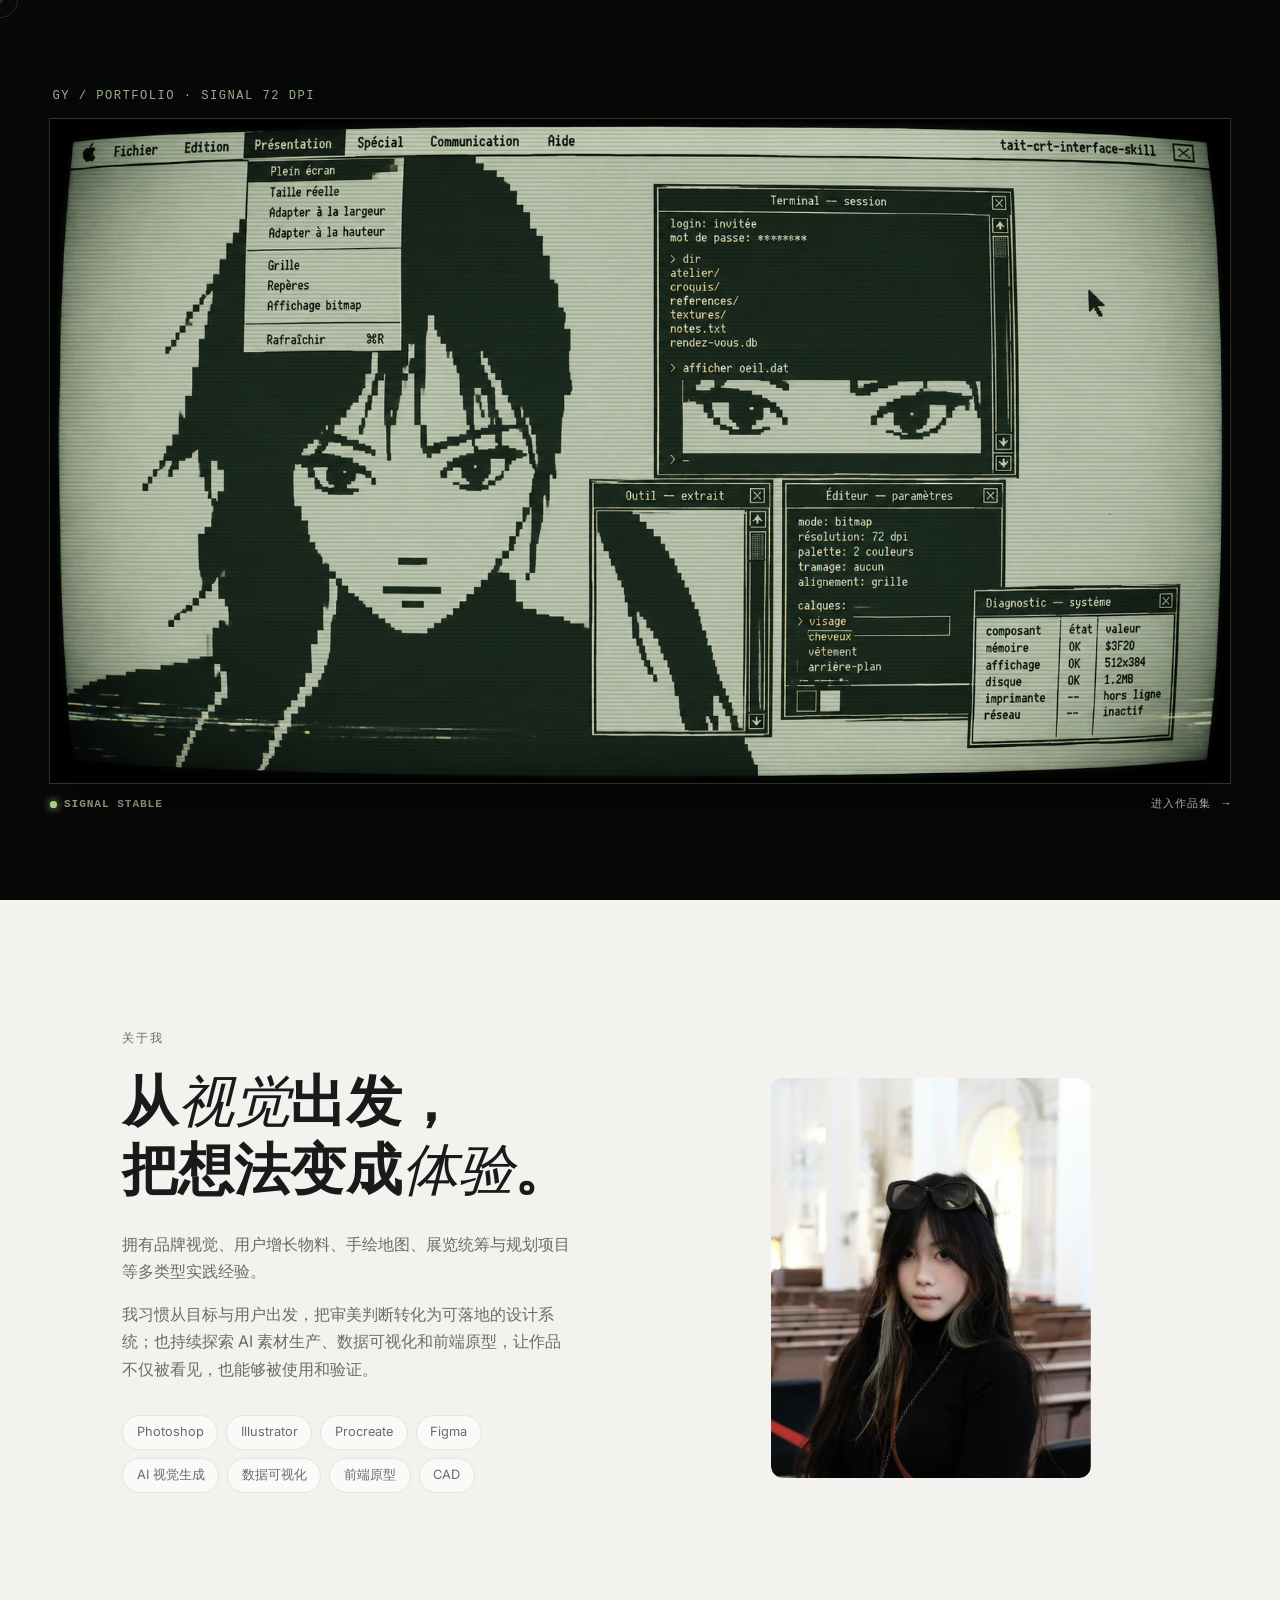
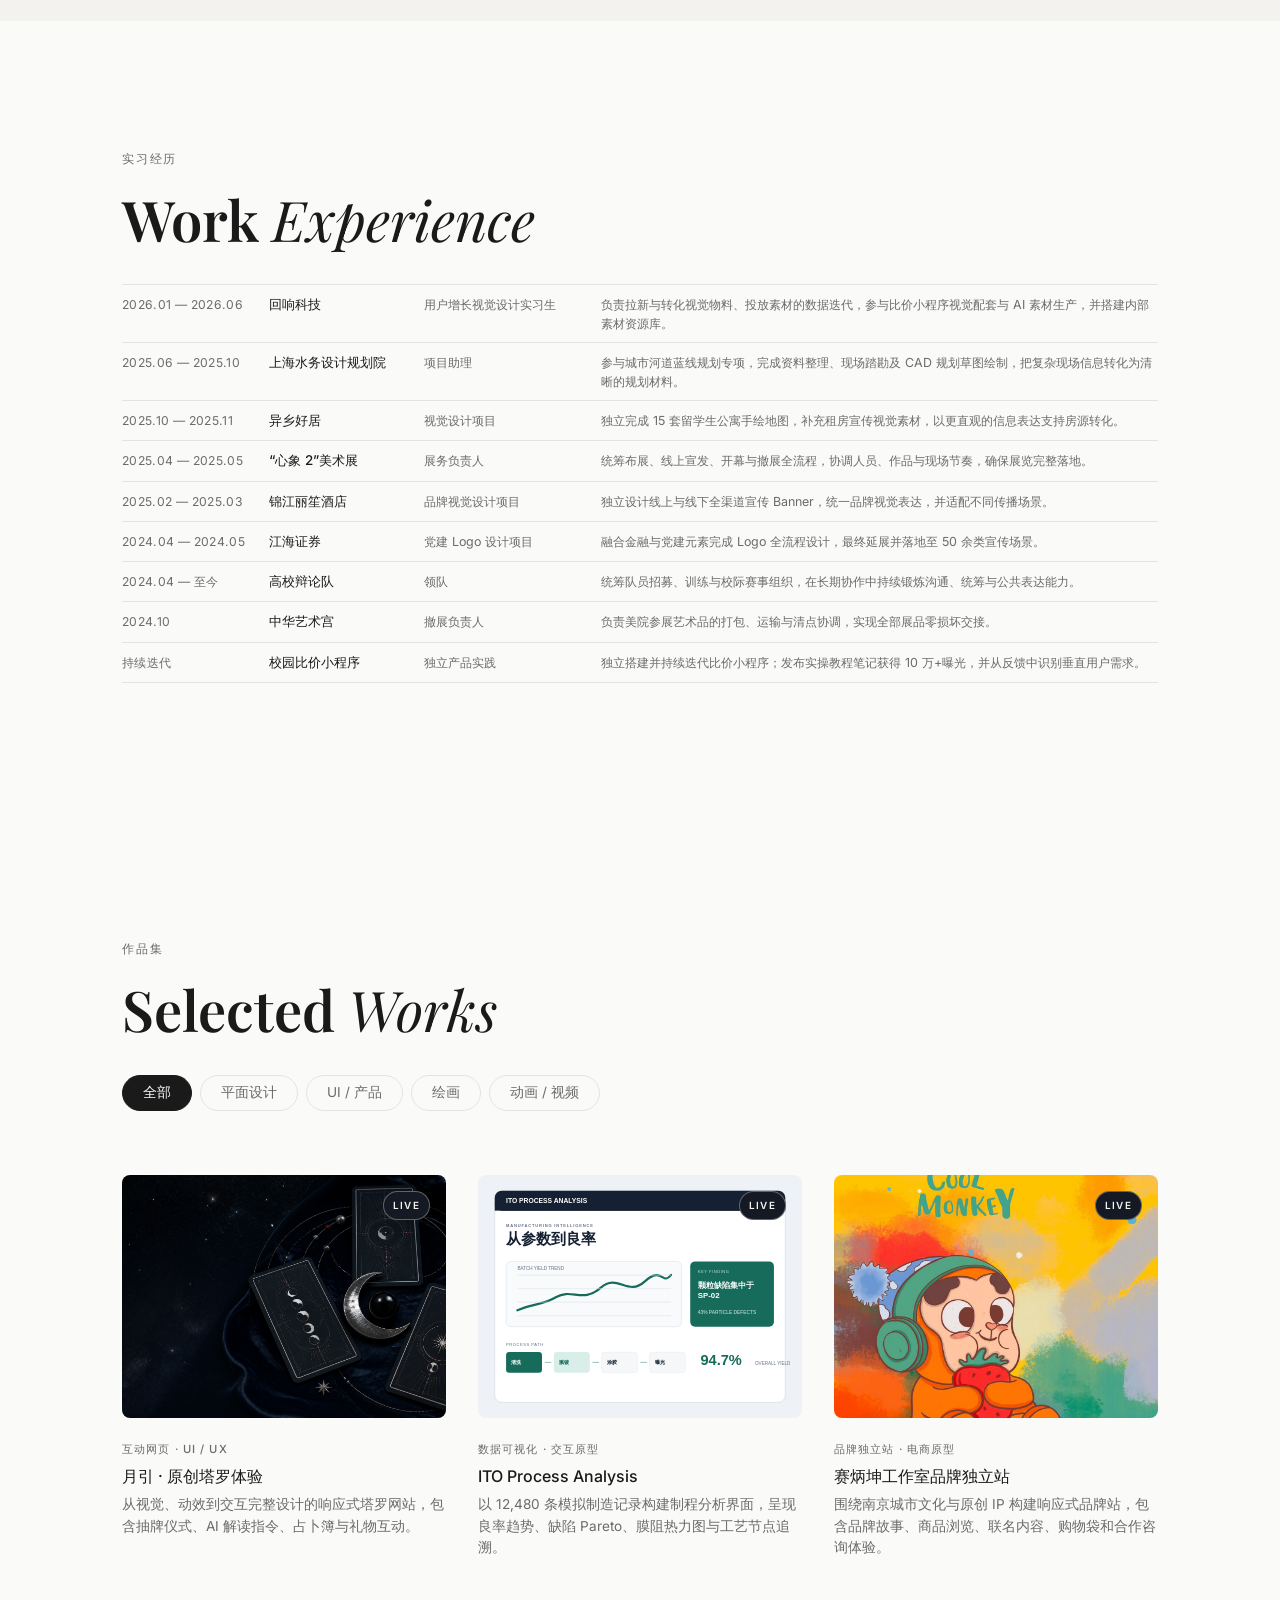
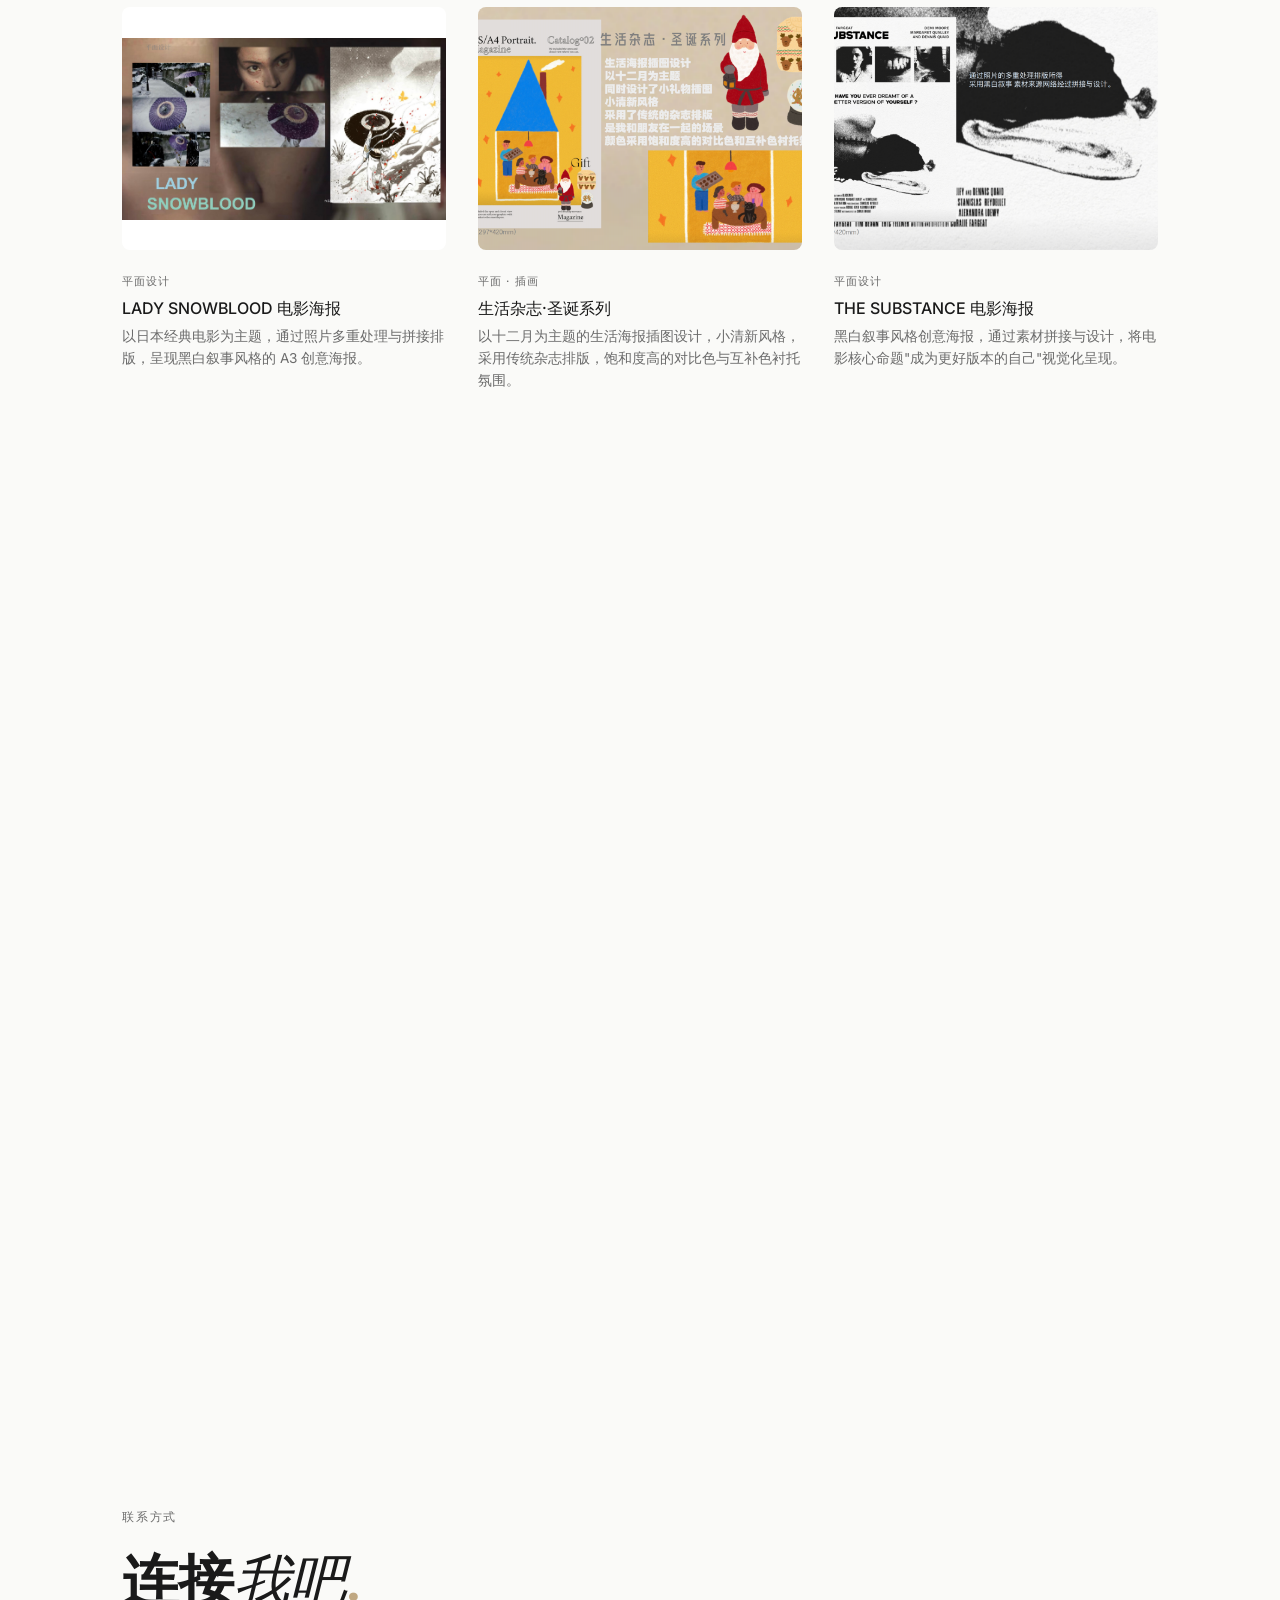
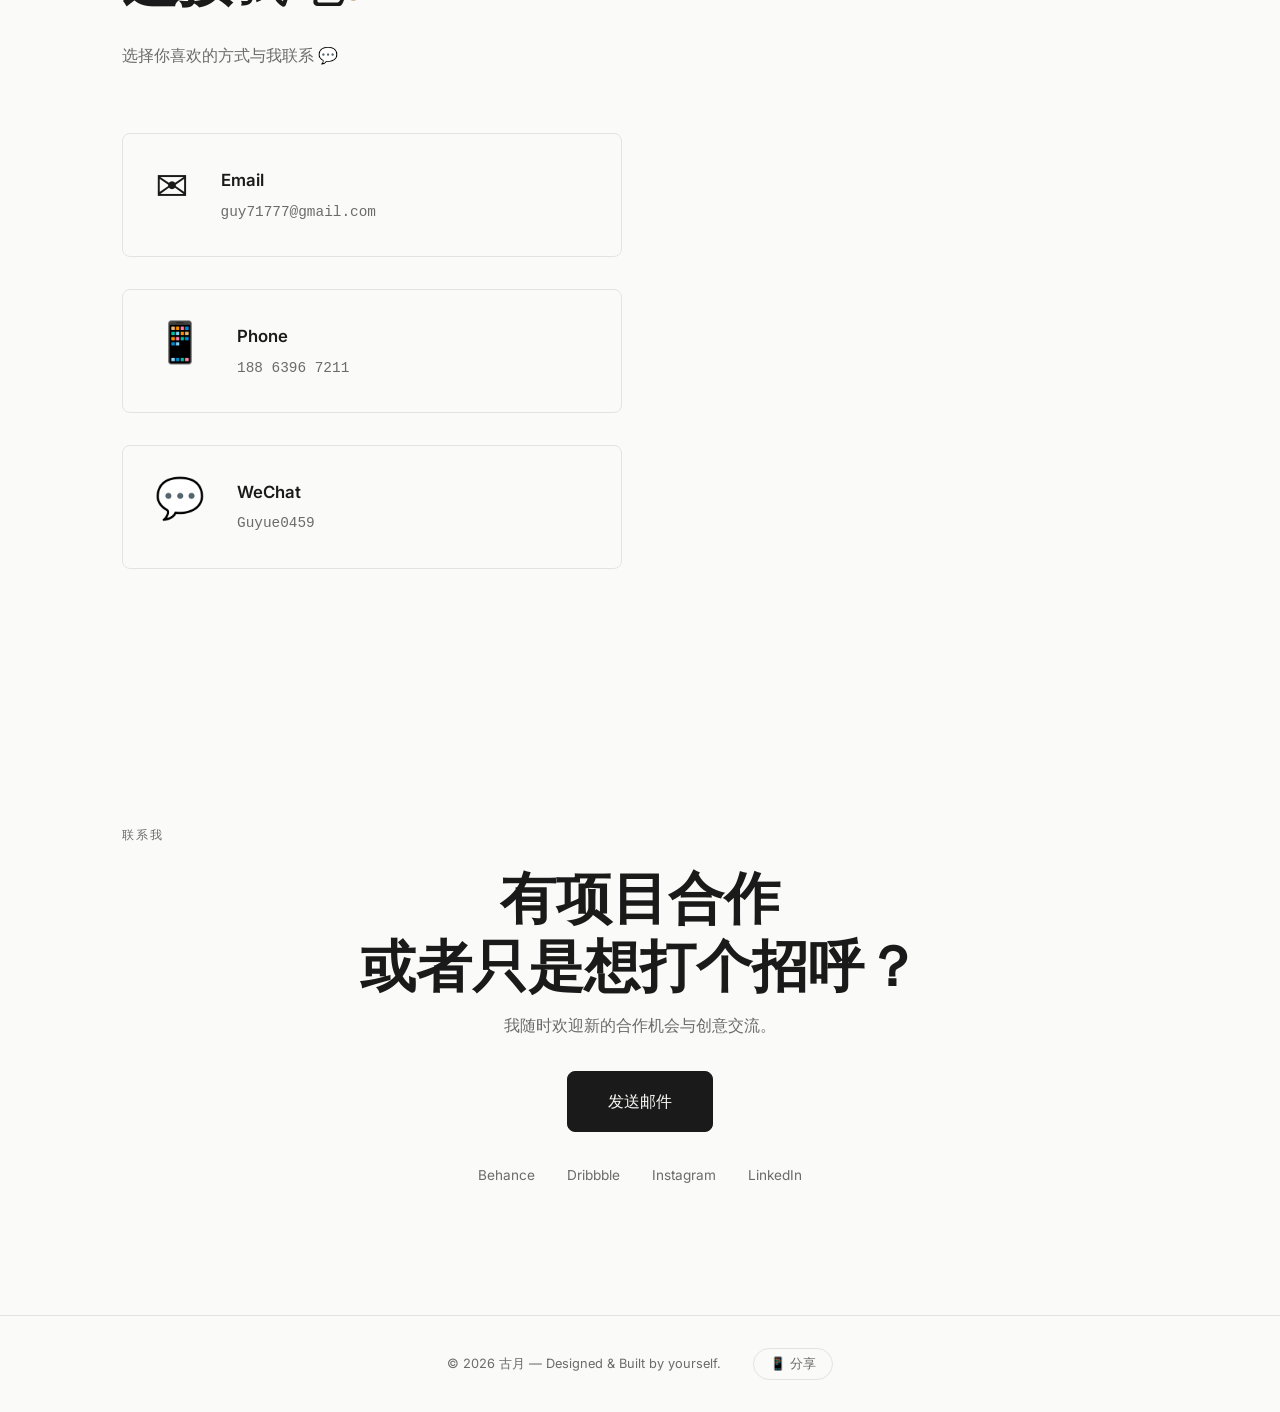
==== commit 0e882e6c: "Update portfolio and project overview" ====
--- a/index.html
+++ b/index.html
@@ -4,7 +4,7 @@
   <meta charset="UTF-8" />
   <meta name="viewport" content="width=device-width, initial-scale=1.0" />
   <title>Portfolio — 古月</title>
-  <meta name="description" content="古月 — 视觉设计、交互原型与数据表达，上海师范大学美术学院" />
+  <meta name="description" content="古月 — 视觉设计、交互原型与数据表达" />
   <link rel="preconnect" href="https://fonts.googleapis.com" />
   <link rel="preconnect" href="https://fonts.gstatic.com" crossorigin />
   <link href="https://fonts.googleapis.com/css2?family=Inter:wght@300;400;500;600&family=Playfair+Display:ital,wght@0,600;1,400&display=swap" rel="stylesheet" />
@@ -75,7 +75,7 @@
           Hi, I'm <em>古月</em><span class="dot">.</span>
         </h1>
         <p class="hero__desc fade-in delay-2" data-key="hero-desc">
-          上海师范大学美术学院在读，以视觉设计连接品牌、产品与数据。<br />
+          以视觉设计连接品牌、产品与数据。<br />
           关注用户增长、交互原型、AI 视觉与信息表达。
         </p>
         <div class="hero__actions fade-in delay-3">
@@ -96,7 +96,7 @@
         <div class="about__grid">
           <div class="about__text">
             <h2 class="section__title" data-key="about-title">从<em>视觉</em>出发，<br />把想法变成<em>体验</em>。</h2>
-            <p data-key="about-p1">我就读于上海师范大学美术学院，拥有品牌视觉、用户增长物料、手绘地图、展览统筹与规划项目等多类型实践经验。</p>
+            <p data-key="about-p1">拥有品牌视觉、用户增长物料、手绘地图、展览统筹与规划项目等多类型实践经验。</p>
             <p data-key="about-p2">我习惯从目标与用户出发，把审美判断转化为可落地的设计系统；也持续探索 AI 素材生产、数据可视化和前端原型，让作品不仅被看见，也能够被使用和验证。</p>
             <div class="about__skills">
               <div class="skill-tag" data-key="skill-1">Photoshop</div>
@@ -130,7 +130,7 @@
           <div class="exp__item" data-exp-id="4"><div class="exp__period" data-key="exp-4-period">2025.04 — 2025.05</div><p class="exp__line"><strong data-key="exp-4-company">“心象 2”美术展</strong><span data-key="exp-4-role">展务负责人</span><span data-key="exp-4-desc">统筹布展、线上宣发、开幕与撤展全流程，协调人员、作品与现场节奏，确保展览完整落地。</span></p></div>
           <div class="exp__item" data-exp-id="5"><div class="exp__period" data-key="exp-5-period">2025.02 — 2025.03</div><p class="exp__line"><strong data-key="exp-5-company">锦江丽笙酒店</strong><span data-key="exp-5-role">品牌视觉设计项目</span><span data-key="exp-5-desc">独立设计线上与线下全渠道宣传 Banner，统一品牌视觉表达，并适配不同传播场景。</span></p></div>
           <div class="exp__item" data-exp-id="6"><div class="exp__period" data-key="exp-6-period">2024.04 — 2024.05</div><p class="exp__line"><strong data-key="exp-6-company">江海证券</strong><span data-key="exp-6-role">党建 Logo 设计项目</span><span data-key="exp-6-desc">融合金融与党建元素完成 Logo 全流程设计，最终延展并落地至 50 余类宣传场景。</span></p></div>
-          <div class="exp__item" data-exp-id="7"><div class="exp__period" data-key="exp-7-period">2024.04 — 至今</div><p class="exp__line"><strong data-key="exp-7-company">上海师范大学辩论队</strong><span data-key="exp-7-role">领队</span><span data-key="exp-7-desc">统筹队员招募、训练与校际赛事组织，在长期协作中持续锻炼沟通、统筹与公共表达能力。</span></p></div>
+          <div class="exp__item" data-exp-id="7"><div class="exp__period" data-key="exp-7-period">2024.04 — 至今</div><p class="exp__line"><strong data-key="exp-7-company">高校辩论队</strong><span data-key="exp-7-role">领队</span><span data-key="exp-7-desc">统筹队员招募、训练与校际赛事组织，在长期协作中持续锻炼沟通、统筹与公共表达能力。</span></p></div>
           <div class="exp__item" data-exp-id="8"><div class="exp__period" data-key="exp-8-period">2024.10</div><p class="exp__line"><strong data-key="exp-8-company">中华艺术宫</strong><span data-key="exp-8-role">撤展负责人</span><span data-key="exp-8-desc">负责美院参展艺术品的打包、运输与清点协调，实现全部展品零损坏交接。</span></p></div>
           <div class="exp__item" data-exp-id="9"><div class="exp__period" data-key="exp-9-period">持续迭代</div><p class="exp__line"><strong data-key="exp-9-company">校园比价小程序</strong><span data-key="exp-9-role">独立产品实践</span><span data-key="exp-9-desc">独立搭建并持续迭代比价小程序；发布实操教程笔记获得 10 万+曝光，并从反馈中识别垂直用户需求。</span></p></div>
         </div>
@@ -151,7 +151,7 @@
 
         <div class="work__grid" id="workGrid">
 
-          <article class="work__card work__card--live" data-category="ui" data-card-id="12">
+          <article class="work__card work__card--live" data-category="vibecoding" data-card-id="12">
             <div class="card__img card__img--12">
               <img src="images/moon-tarot-cover.png" alt="月引塔罗互动网站界面" />
               <div class="card__img-edit-hint">点击更换图片</div>
@@ -165,7 +165,7 @@
             </div>
           </article>
 
-          <article class="work__card work__card--live" data-category="ui" data-card-id="13">
+          <article class="work__card work__card--live" data-category="vibecoding" data-card-id="13">
             <div class="card__img card__img--13">
               <img src="images/ito-process-cover.svg" alt="ITO 制程分析交互数据页面" />
               <div class="card__img-edit-hint">点击更换图片</div>
@@ -179,7 +179,7 @@
             </div>
           </article>
 
-          <article class="work__card work__card--live" data-category="ui" data-card-id="15">
+          <article class="work__card work__card--live" data-category="vibecoding" data-card-id="15">
             <div class="card__img card__img--15">
               <img src="images/saibingkun-store-cover.jpg" alt="赛炳坤工作室品牌独立站" />
               <div class="card__img-edit-hint">点击更换图片</div>
